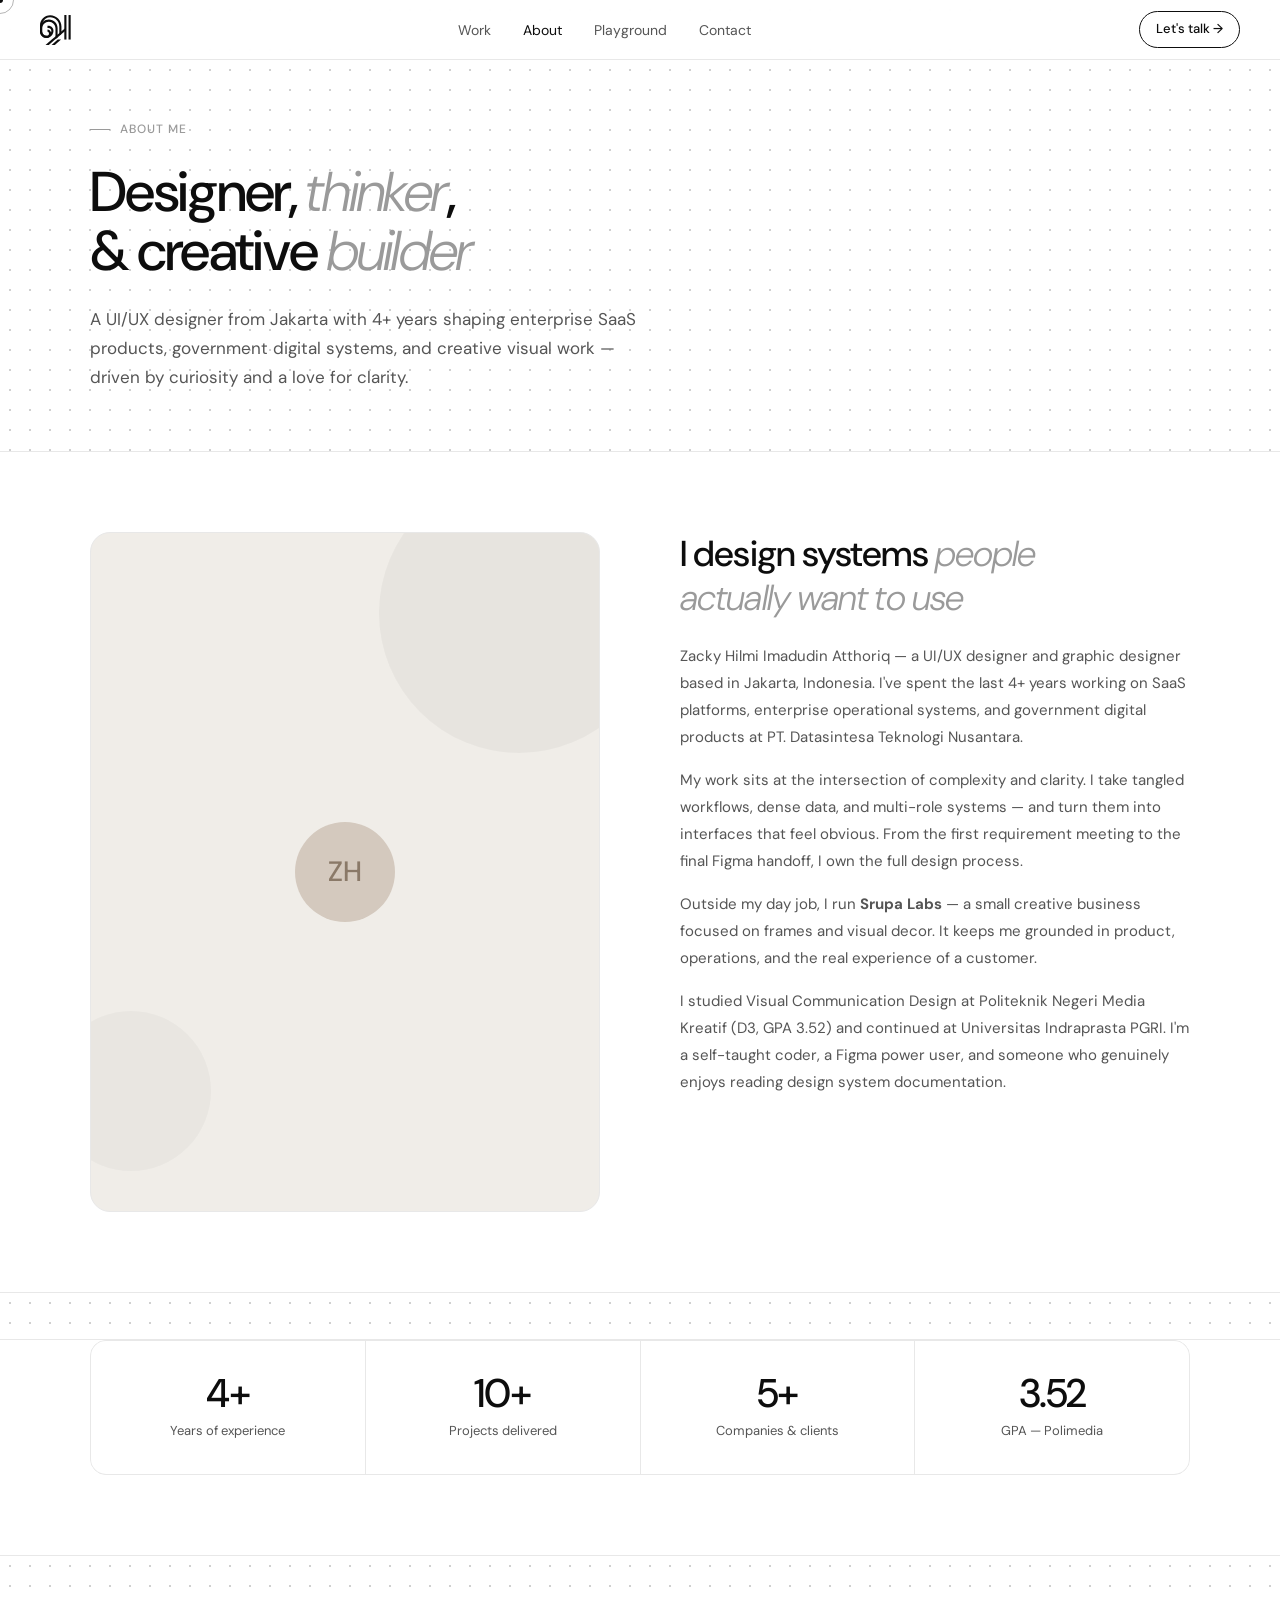
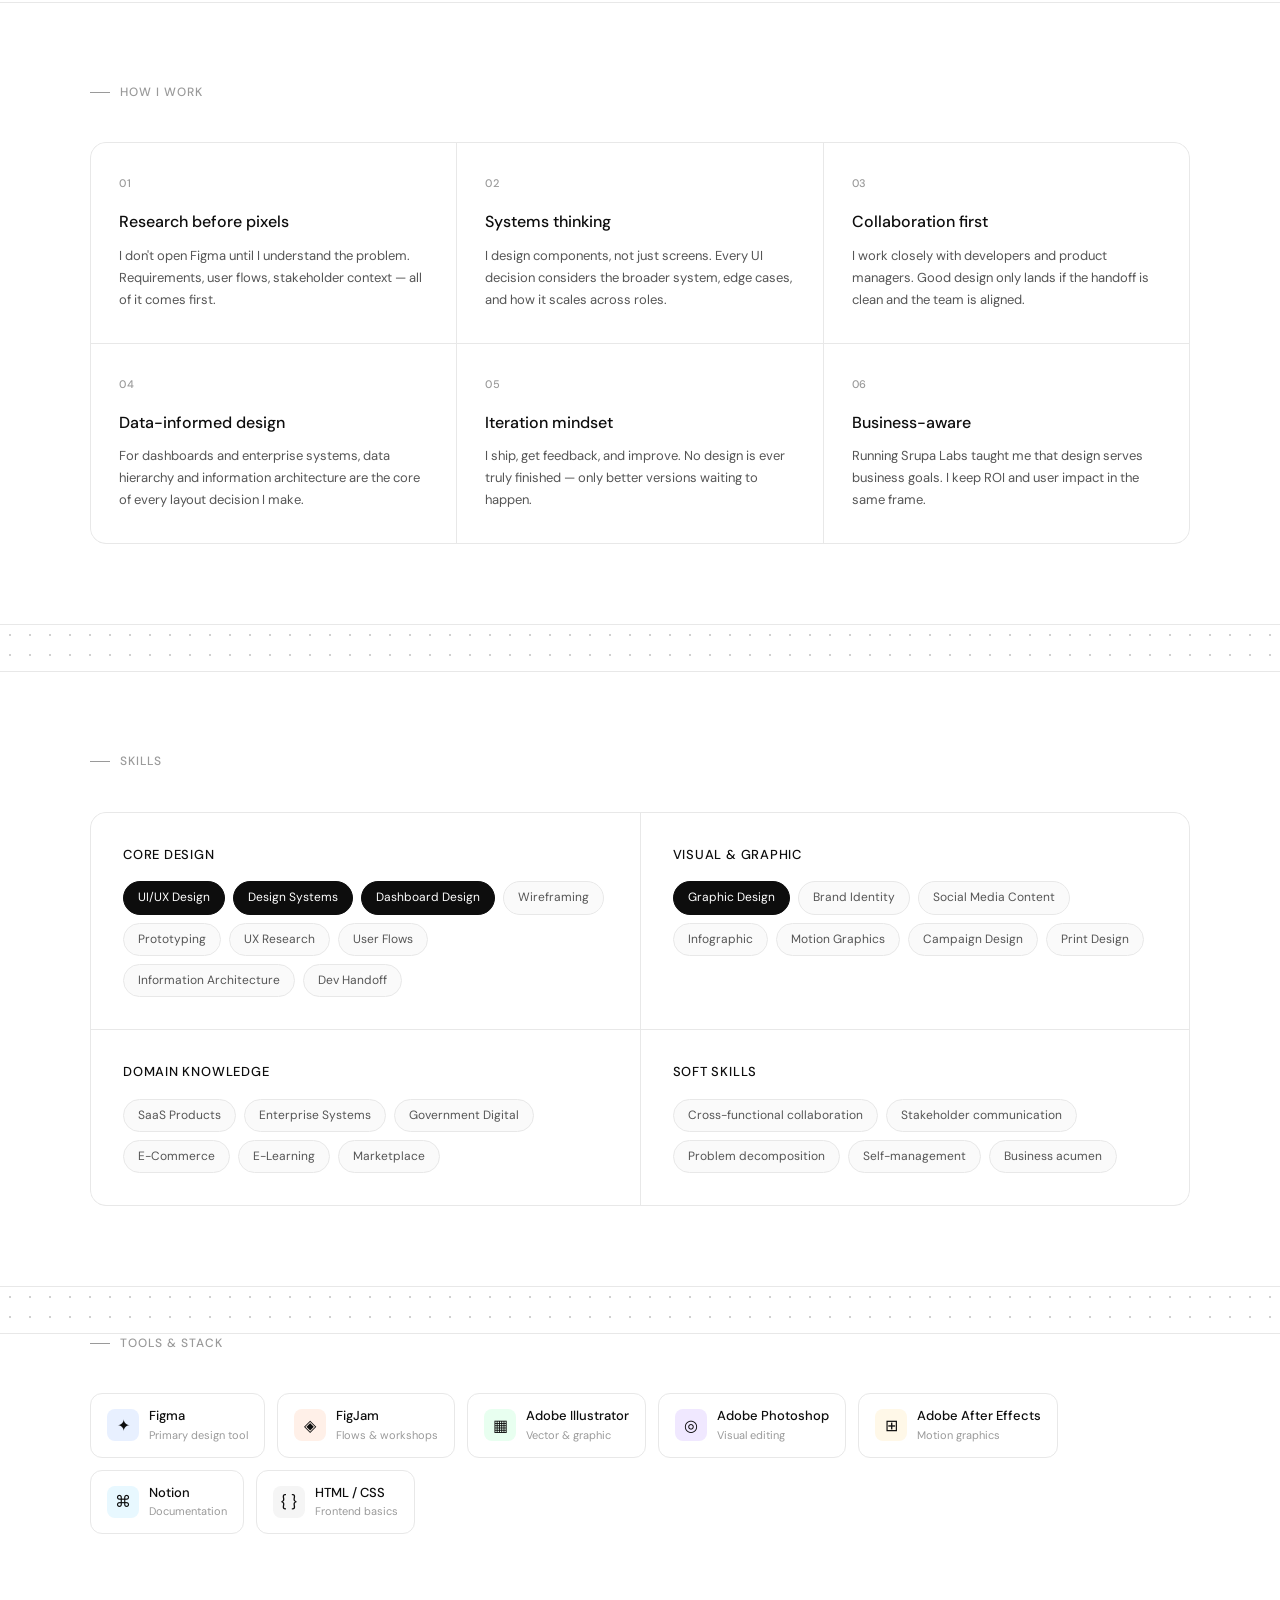
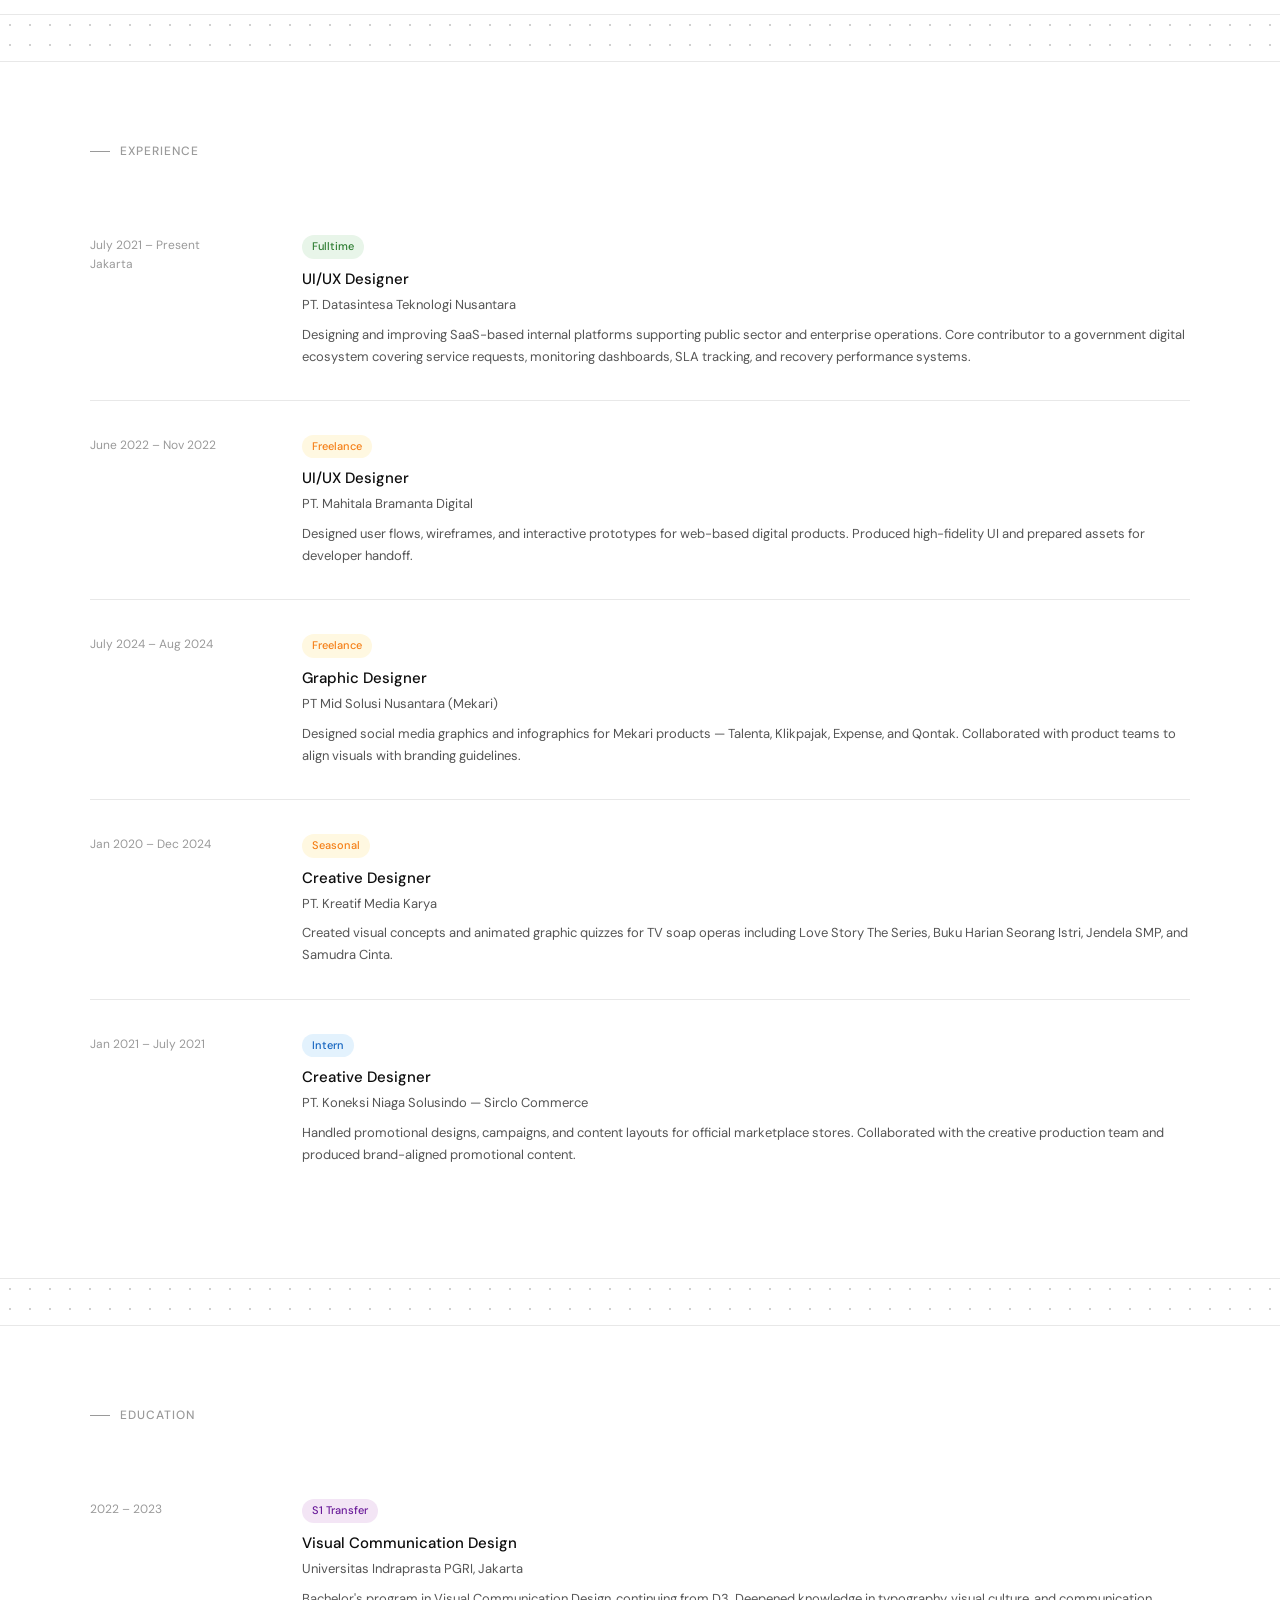
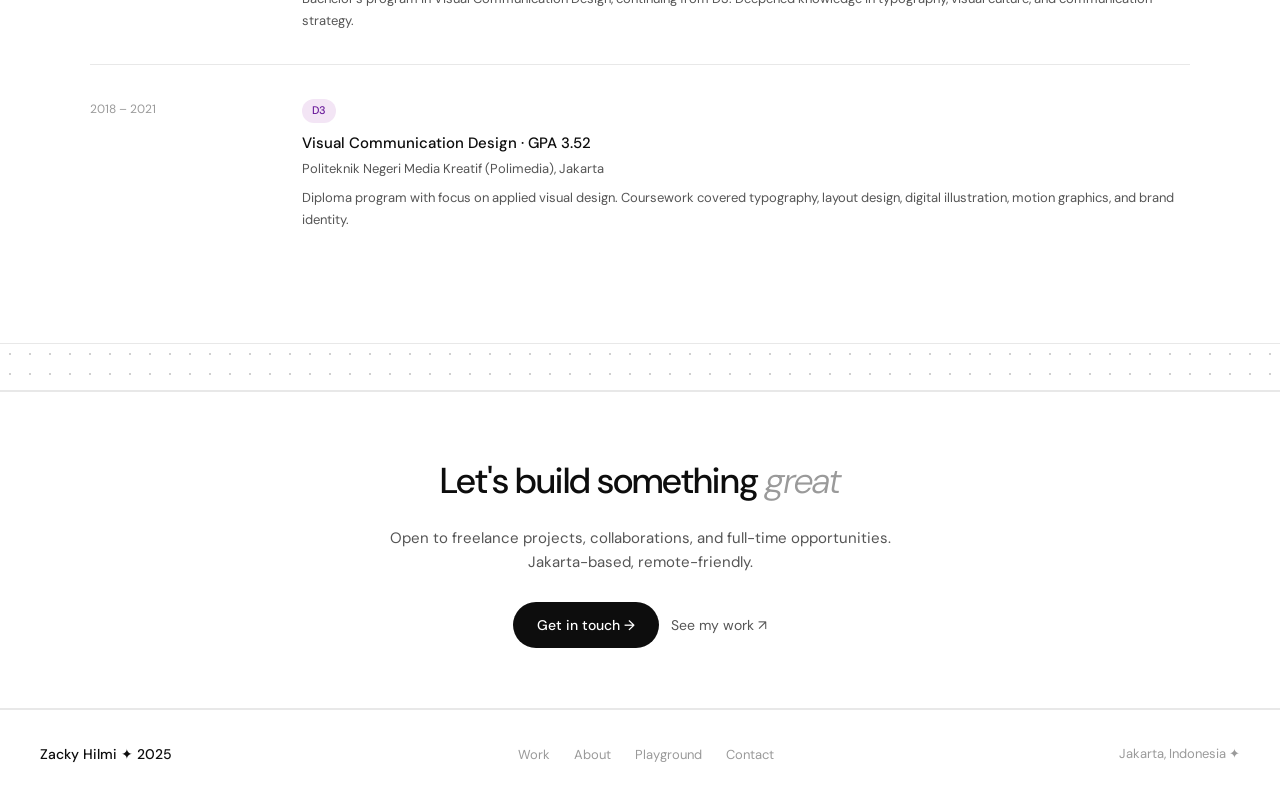
==== about.html @ fa694ac0 "Add files via upload" ====
<!DOCTYPE html>
<html lang="en">
<head>
<meta charset="UTF-8">
<meta name="viewport" content="width=device-width, initial-scale=1.0">
<title>About — Zacky Hilmi</title>
<link rel="preconnect" href="https://fonts.googleapis.com">
<link rel="preconnect" href="https://fonts.gstatic.com" crossorigin>
<link href="https://fonts.googleapis.com/css2?family=Syne:wght@400;500;600;700;800&family=DM+Sans:ital,opsz,wght@0,9..40,300;0,9..40,400;0,9..40,500;1,9..40,300&display=swap" rel="stylesheet">
<style>
  *, *::before, *::after { box-sizing: border-box; margin: 0; padding: 0; }
  :root {
    --white: #ffffff; --black: #0d0d0d; --gray-50: #fafafa;
    --gray-100: #f5f5f5; --gray-200: #e8e8e8; --gray-400: #9a9a9a;
    --gray-600: #555555; --gray-800: #1e1e1e; --line: #e8e8e8;
    --hatch: #e9ecee; 
    --font: 'DM Sans', -apple-system, sans-serif;
    --display: 'Syne', sans-serif;
  }
  html { scroll-behavior: smooth; }
  body { font-family: var(--font); background: var(--white); color: var(--black); font-size: 15px; line-height: 1.6; overflow-x: hidden; }

  /* NAV */
  nav {
    position: fixed; top: 0; left: 0; right: 0; z-index: 100;
    display: flex; align-items: center; justify-content: space-between;
    padding: 0 40px; height: 60px;
    background: rgba(255,255,255,0.9); backdrop-filter: blur(12px);
    border-bottom: 0.5px solid var(--line);
  }
  
  .nav-logo { display: flex; align-items: center; text-decoration: none; color: var(--black); transition: opacity 0.2s; }
  .nav-logo:hover { opacity: 0.65; }
  .nav-logo-svg { display: block; height: 30px; width: auto; color: var(--black); }
  .nav-links { display: flex; gap: 32px; list-style: none; }
  .nav-links a { font-size: 14px; color: var(--gray-600); text-decoration: none; transition: color 0.2s; }
  .nav-links a:hover, .nav-links a.active { color: var(--black); }
  .nav-cta { font-size: 13px; font-weight: 500; color: var(--black); text-decoration: none; border: 1px solid var(--black); padding: 7px 16px; border-radius: 20px; transition: background 0.2s, color 0.2s; }
  .nav-cta:hover { background: var(--black); color: var(--white); }

  .hatch-section {
    background-image: radial-gradient(circle, #d0d0d0 1px, transparent 1px);
    background-size: 20px 20px;
    background-color: var(--white);
  }

  /* ── SECTION DIVIDER ── */
  .section-divider {
    width: 100%;
    height: 48px;
    background-image: radial-gradient(circle, #d0d0d0 1px, transparent 1px);
    background-size: 20px 20px;
    background-color: var(--white);
    border-top: 0.5px solid var(--line);
    border-bottom: 0.5px solid var(--line);
  }

  /* PAGE HERO */
  .page-hero {
    padding: 120px 40px 60px;
    border-bottom: 0.5px solid var(--line);
  }
  .page-hero-inner { max-width: 1100px; margin: 0 auto; }
  .page-label { font-size: 12px; font-weight: 500; letter-spacing: 0.08em; text-transform: uppercase; color: var(--gray-400); margin-bottom: 24px; display: flex; align-items: center; gap: 10px; }
  .page-label::before { content: ''; display: inline-block; width: 20px; height: 1px; background: var(--gray-400); }
  .page-hero h1 { font-size: 56px; font-weight: 500; letter-spacing: -0.03em; line-height: 1.05; margin-bottom: 24px; }
  .page-hero h1 em { font-style: italic; font-weight: 300; color: var(--gray-400); }
  .page-hero-sub { font-size: 17px; color: var(--gray-600); line-height: 1.7; max-width: 560px; }

  section { padding: 80px 40px; }
  .section-inner { max-width: 1100px; margin: 0 auto; }
  .section-label { font-size: 12px; font-weight: 500; letter-spacing: 0.08em; text-transform: uppercase; color: var(--gray-400); margin-bottom: 40px; display: flex; align-items: center; gap: 10px; }
  .section-label::before { content: ''; display: inline-block; width: 20px; height: 1px; background: var(--gray-400); }

  /* ABOUT INTRO */
  .about-intro-grid { display: grid; grid-template-columns: 1fr 1fr; gap: 80px; align-items: start; }
  .about-photo-placeholder {
    aspect-ratio: 3/4; background: #f0ede8; border-radius: 20px;
    display: flex; align-items: center; justify-content: center;
    border: 0.5px solid var(--line); position: relative; overflow: hidden;
  }
  .about-photo-placeholder::before {
    content: ''; position: absolute; top: -60px; right: -60px;
    width: 280px; height: 280px; border-radius: 50%; background: rgba(0,0,0,0.04);
  }
  .about-photo-placeholder::after {
    content: ''; position: absolute; bottom: 40px; left: -40px;
    width: 160px; height: 160px; border-radius: 50%; background: rgba(0,0,0,0.03);
  }
  .photo-initials { width: 100px; height: 100px; border-radius: 50%; background: #d4c9be; display: flex; align-items: center; justify-content: center; font-size: 28px; font-weight: 500; color: #8a7968; z-index: 1; }

  .about-text h2 { font-size: 36px; font-weight: 500; letter-spacing: -0.025em; line-height: 1.2; margin-bottom: 24px; }
  .about-text h2 em { font-style: italic; font-weight: 300; color: var(--gray-400); }
  .about-text p { font-size: 15px; color: var(--gray-600); line-height: 1.8; margin-bottom: 16px; }
  .about-text p:last-of-type { margin-bottom: 0; }

  /* PERSONALITY TRAITS */
  .traits-grid { display: grid; grid-template-columns: repeat(3, 1fr); gap: 1px; background: var(--line); border: 0.5px solid var(--line); border-radius: 16px; overflow: hidden; }
  .trait-item { background: var(--white); padding: 32px 28px; transition: background 0.2s; }
  .trait-item:hover { background: var(--gray-50); }
  .trait-num { font-size: 11px; font-weight: 500; color: var(--gray-400); letter-spacing: 0.06em; margin-bottom: 16px; }
  .trait-title { font-size: 16px; font-weight: 500; color: var(--black); margin-bottom: 10px; }
  .trait-desc { font-size: 13px; color: var(--gray-600); line-height: 1.7; }

  /* SKILLS */
  .skills-grid { display: grid; grid-template-columns: 1fr 1fr; gap: 1px; background: var(--line); border: 0.5px solid var(--line); border-radius: 16px; overflow: hidden; }
  .skill-category { background: var(--white); padding: 32px; }
  .skill-cat-title { font-size: 13px; font-weight: 500; color: var(--black); margin-bottom: 16px; text-transform: uppercase; letter-spacing: 0.06em; }
  .skill-tags { display: flex; flex-wrap: wrap; gap: 8px; }
  .skill-pill { font-size: 12px; color: var(--gray-600); border: 0.5px solid var(--line); padding: 6px 14px; border-radius: 20px; background: var(--gray-50); }
  .skill-pill.highlight { background: var(--black); color: var(--white); border-color: var(--black); }

  /* TOOLS */
  .tools-row { display: flex; flex-wrap: wrap; gap: 12px; }
  .tool-card { display: flex; align-items: center; gap: 10px; border: 0.5px solid var(--line); border-radius: 12px; padding: 12px 16px; background: var(--white); transition: box-shadow 0.2s; }
  .tool-card:hover { box-shadow: 0 4px 16px rgba(0,0,0,0.06); }
  .tool-icon { width: 32px; height: 32px; border-radius: 8px; display: flex; align-items: center; justify-content: center; font-size: 16px; flex-shrink: 0; }
  .tool-name { font-size: 13px; font-weight: 500; color: var(--black); }
  .tool-use { font-size: 11px; color: var(--gray-400); }

  /* EDUCATION + EXP TIMELINE */
  .timeline { display: flex; flex-direction: column; gap: 0; }
  .timeline-item { display: grid; grid-template-columns: 180px 1fr; gap: 32px; padding: 32px 0; border-bottom: 0.5px solid var(--line); align-items: start; }
  .timeline-item:last-child { border-bottom: none; }
  .timeline-period { font-size: 12px; color: var(--gray-400); line-height: 1.6; padding-top: 3px; }
  .timeline-content-title { font-size: 15px; font-weight: 500; color: var(--black); margin-bottom: 4px; }
  .timeline-content-sub { font-size: 13px; color: var(--gray-600); margin-bottom: 8px; }
  .timeline-content-desc { font-size: 13px; color: var(--gray-600); line-height: 1.7; }
  .timeline-badge { display: inline-flex; font-size: 11px; font-weight: 500; padding: 3px 10px; border-radius: 20px; margin-bottom: 8px; }
  .badge-fulltime { background: #e8f5e9; color: #2e7d32; }
  .badge-freelance { background: #fff8e1; color: #f57f17; }
  .badge-intern { background: #e3f2fd; color: #1565c0; }
  .badge-edu { background: #f3e5f5; color: #6a1b9a; }

  /* STATS */
  .stats-row { display: grid; grid-template-columns: repeat(4, 1fr); gap: 1px; background: var(--line); border: 0.5px solid var(--line); border-radius: 16px; overflow: hidden; }
  .stat-box { padding: 32px 24px; background: var(--white); text-align: center; }
  .stat-number { font-size: 40px; font-weight: 500; letter-spacing: -0.03em; color: var(--black); line-height: 1; margin-bottom: 8px; }
  .stat-label { font-size: 13px; color: var(--gray-600); }

  /* CTA */
  .cta-band { border-top: 0.5px solid var(--line); border-bottom: 0.5px solid var(--line); padding: 60px 40px; text-align: center; }
  .cta-band-inner { max-width: 560px; margin: 0 auto; }
  .cta-band h2 { font-size: 36px; font-weight: 500; letter-spacing: -0.025em; margin-bottom: 16px; }
  .cta-band h2 em { font-style: italic; font-weight: 300; color: var(--gray-400); }
  .cta-band p { font-size: 15px; color: var(--gray-600); margin-bottom: 28px; }
  .cta-btns { display: flex; gap: 12px; justify-content: center; align-items: center; }
  .btn-primary { background: var(--black); color: var(--white); font-size: 14px; font-weight: 500; padding: 12px 24px; border-radius: 24px; text-decoration: none; transition: opacity 0.2s; }
  .btn-primary:hover { opacity: 0.8; }
  .btn-secondary { font-size: 14px; color: var(--gray-600); text-decoration: none; display: flex; align-items: center; gap: 4px; transition: color 0.2s; }
  .btn-secondary:hover { color: var(--black); }

  /* FOOTER */
  footer { border-top: 0.5px solid var(--line); padding: 32px 40px; display: flex; align-items: center; justify-content: space-between; }
  .footer-name { font-size: 14px; font-weight: 500; color: var(--black); }
  .footer-copy { font-size: 13px; color: var(--gray-400); }
  .footer-links { display: flex; gap: 24px; list-style: none; }
  .footer-links a { font-size: 13px; color: var(--gray-400); text-decoration: none; transition: color 0.2s; }
  .footer-links a:hover { color: var(--black); }


  /* ── MOBILE NAV ── */
  .nav-menu-btn {
    display: none; background: none; border: none; cursor: pointer;
    padding: 8px; flex-direction: column; gap: 5px; z-index: 200;
    align-items: center; justify-content: center;
    min-width: 44px; min-height: 44px; border-radius: 8px;
  }
  .nav-menu-btn:hover { background: rgba(0,0,0,0.04); }
  .nav-menu-btn span { display: block; width: 20px; height: 1.5px; background: var(--black); border-radius: 2px; transition: all 0.25s; }
  .nav-menu-btn.open span:nth-child(1) { transform: translateY(6.5px) rotate(45deg); }
  .nav-menu-btn.open span:nth-child(2) { opacity: 0; transform: scaleX(0); }
  .nav-menu-btn.open span:nth-child(3) { transform: translateY(-6.5px) rotate(-45deg); }
  .mobile-nav-drawer {
    position: fixed; top: 60px; left: 0; right: 0;
    height: calc(100dvh - 60px);
    background: rgba(255,255,255,0.98); backdrop-filter: blur(16px);
    -webkit-backdrop-filter: blur(16px);
    z-index: 150; transform: translateX(100%);
    transition: transform 0.32s cubic-bezier(.4,0,.2,1);
    display: flex; flex-direction: column; padding: 32px 28px 40px;
    overflow-y: auto; box-sizing: border-box;
  }
  .mobile-nav-drawer.open { transform: translateX(0); }
  .mobile-nav-drawer a {
    font-size: 22px; font-weight: 500; letter-spacing: -0.02em;
    color: var(--black); text-decoration: none; padding: 18px 0;
    border-bottom: 0.5px solid var(--line); transition: opacity 0.15s;
    display: block;
  }
  .mobile-nav-drawer a:last-child { border-bottom: none; }
  .mobile-nav-drawer a:active { opacity: 0.5; }
  .mobile-nav-overlay {
    display: none; position: fixed; inset: 0; top: 60px;
    background: rgba(0,0,0,0.18); z-index: 140;
  }
  .mobile-nav-overlay.open { display: block; }

  @media (max-width: 768px) {
    nav { padding: 0 20px; }
    .nav-links, .nav-cta { display: none !important; }
    .nav-menu-btn { display: flex !important; }
    .page-hero { padding: 88px 20px 36px; }
    .page-hero h1 { font-size: 34px; }
    .page-hero-sub { font-size: 15px; }
    section { padding: 56px 20px; }
    .about-intro-grid { grid-template-columns: 1fr; gap: 36px; }
    .about-photo-placeholder { aspect-ratio: 4/3; max-width: 300px; }
    .about-text h2 { font-size: 26px; }
    .traits-grid { grid-template-columns: 1fr; }
    .skills-grid { grid-template-columns: 1fr; }
    .stats-row { grid-template-columns: 1fr 1fr; }
    .stat-number { font-size: 32px; }
    .tools-row { gap: 8px; }
    .tool-card { padding: 10px 12px; }
    .tool-name { font-size: 12px; }
    .timeline-item { grid-template-columns: 1fr; gap: 4px; padding: 24px 0; }
    .timeline-period { font-size: 11px; padding-top: 0; color: var(--gray-400); }
    .cta-band { padding: 48px 20px; }
    .cta-band h2 { font-size: 26px; }
    .cta-btns { flex-direction: column; align-items: center; gap: 14px; }
    footer { flex-direction: column; gap: 16px; text-align: center; padding: 24px 20px; }
    .footer-links { flex-wrap: wrap; justify-content: center; gap: 16px; }
  }


  /* ── CURSOR ── */
  #cursor-dot { width:6px;height:6px;border-radius:50%;background:var(--black);position:fixed;top:0;left:0;pointer-events:none;z-index:9999;transform:translate(-50%,-50%);will-change:transform;transition:width .2s,height .2s; }
  #cursor-ring { width:28px;height:28px;border-radius:50%;border:1px solid rgba(10,10,10,0.3);position:fixed;top:0;left:0;pointer-events:none;z-index:9998;transform:translate(-50%,-50%);will-change:transform;transition:width .25s,height .25s; }
  body.cursor-hover #cursor-dot { width:10px;height:10px; }
  body.cursor-hover #cursor-ring { width:44px;height:44px;border-color:rgba(10,10,10,0.15); }
  @media (hover:none) { #cursor-dot,#cursor-ring { display:none; } }

  /* ── SCROLL REVEAL ── */
  .reveal { opacity:0;transform:translateY(20px);transition:opacity .55s ease,transform .55s ease; }
  .reveal.visible { opacity:1;transform:translateY(0); }
  .reveal-delay-1 { transition-delay:.08s; }
  .reveal-delay-2 { transition-delay:.16s; }
  .reveal-delay-3 { transition-delay:.24s; }

</style>
</head>
<body>
<div id="cursor-dot"></div>
<div id="cursor-ring"></div>


<!-- NAV -->
<nav id="main-nav">
  <a href="index.html" class="nav-logo"><svg class="nav-logo-svg" width="80" height="78" viewBox="0 0 150 146" fill="none" xmlns="http://www.w3.org/2000/svg"><path d="M104.589 55.7563L104.589 93.1074L97.6854 99.0081H94.1745L94.1745 55.7563C94.1745 31.18 74.2008 11.2358 49.654 11.2358C34.2828 11.2358 20.9768 20.1163 14.5451 33.0388L14.5156 33.0683C11.9193 38.2903 10.4442 44.191 10.4442 50.4162L10.4442 80.6866C10.4442 92.1043 19.7377 101.427 31.1555 101.427C33.1027 101.427 35.0204 101.191 36.8496 100.749C36.8791 100.749 36.8791 100.719 36.8791 100.719C44.6385 98.8606 50.9522 93.196 53.7255 85.8201V85.7906C54.7581 83.1353 55.3187 80.244 55.3187 77.2347C55.3187 69.2688 48.8279 62.7781 40.8621 62.7781H36.4366V52.3634H40.8621C54.5811 52.3634 65.7333 63.5157 65.7333 77.2347C65.7333 93.314 54.6991 106.885 39.7704 110.75C39.7409 110.75 39.7114 110.78 39.6524 110.78C39.6229 110.78 39.6229 110.78 39.6229 110.78C36.9086 111.458 34.0763 111.842 31.126 111.842C13.9846 111.842 0 97.887 0 80.7161L0 50.4162C0 23.0666 22.2455 0.821167 49.595 0.821167C79.9539 0.821167 104.589 25.4564 104.589 55.7563Z" fill="currentColor"/><path d="M85.8356 64.4648L85.8356 109.103L79.3744 114.62H75.4504L75.4504 64.4648C75.4504 46.7924 61.0823 32.3948 43.4099 32.3948C25.2653 32.3948 10.4842 47.1759 10.4842 65.3499L10.4842 80.6621C10.4842 92.0799 19.7777 101.403 31.1955 101.403H33.2017C34.4999 101.403 35.7685 101.167 36.9191 100.695C40.7841 99.1902 43.5279 95.4433 43.5279 91.0473V88.097C43.5279 84.2025 40.371 81.0457 36.4766 81.0457V70.631C45.3276 70.631 52.6444 77.2398 53.7655 85.7957C53.8835 86.5333 53.9425 87.3299 53.9425 88.097V91.0473C53.9425 100.193 48.0419 107.953 39.8105 110.726C39.781 110.726 39.7515 110.756 39.6925 110.756C37.6567 111.434 35.444 111.818 33.1722 111.818H31.166C14.0246 111.818 0.0400391 97.8626 0.0400391 80.6916L0.0400391 65.3794C0.0400391 52.5455 5.64566 41.0392 14.4966 33.0733C22.1675 26.1696 32.2871 22.0096 43.3804 22.0096C66.7765 22.0096 85.8356 41.0392 85.8356 64.4648Z" fill="currentColor"/><path d="M127.111 73.8666L118.526 81.1834L104.571 93.1027L97.6668 99.0034L85.8359 109.093L85.4524 109.418L73.2676 119.833L42.8792 145.766H26.8589L57.2473 119.833L69.4616 109.418L75.4213 104.314L85.8359 95.4335L94.1559 88.3232L104.571 79.4427L118.526 67.5234L120.355 65.9597L127.111 73.8666Z" fill="currentColor"/><path d="M102.687 119.835L72.2986 145.769H56.2783L86.6667 119.835H102.687Z" fill="currentColor"/><path d="M128.959 0L118.544 0L118.544 119.547H128.959V0Z" fill="currentColor"/><path d="M149.565 0.00222778L139.15 0.00222778V119.55H149.565V0.00222778Z" fill="currentColor"/></svg></a>
  <ul class="nav-links">
    <li><a href="work.html">Work</a></li>
    <li><a href="about.html" class="active">About</a></li>
    <li><a href="playground.html">Playground</a></li>
    <li><a href="index.html#contact">Contact</a></li>
  </ul>
  <a href="mailto:zackyhilmi.zh@gmail.com" class="nav-cta">Let's talk →</a>
  <button class="nav-menu-btn" id="mMenuBtn" aria-label="Menu"><span></span><span></span><span></span></button>
</nav>
<div id="mOverlay" class="mobile-nav-overlay"></div>
<div id="mDrawer" class="mobile-nav-drawer" role="navigation" aria-label="Mobile menu">
    <a href="work.html">Work</a>
    <a href="about.html" class="active">About</a>
    <a href="playground.html">Playground</a>
    <a href="index.html#contact">Contact</a>
    <a href="mailto:zackyhilmi.zh@gmail.com" style="font-size:14px;color:var(--gray-400);border-bottom:none;padding-top:24px;margin-top:auto;">zackyhilmi.zh@gmail.com</a>
</div>

<!-- PAGE HERO -->
<div class="page-hero hatch-section">
  <div class="page-hero-inner">
    <div class="page-label">About me</div>
    <h1>Designer, <em>thinker</em>,<br>& creative <em>builder</em></h1>
    <p class="page-hero-sub">A UI/UX designer from Jakarta with 4+ years shaping enterprise SaaS products, government digital systems, and creative visual work — driven by curiosity and a love for clarity.</p>
  </div>
</div>

<!-- INTRO -->
<section>
  <div class="section-inner">
    <div class="about-intro-grid">
      <div class="about-photo-placeholder">
        <img id="dyn-photo" src="" style="display:none" alt="Profile"><div class="photo-initials" id="dyn-photo-ph">ZH</div>
      </div>
      <div class="about-text">
        <h2 id="dyn-tagline">I design systems <em>people<br>actually want to use</em></h2>
        <p>
          <span id="dyn-name">Zacky Hilmi Imadudin Atthoriq</span> — a UI/UX designer and graphic designer based in Jakarta, Indonesia. I've spent the last 4+ years working on SaaS platforms, enterprise operational systems, and government digital products at PT. Datasintesa Teknologi Nusantara.
        </p>
        <p>
          My work sits at the intersection of complexity and clarity. I take tangled workflows, dense data, and multi-role systems — and turn them into interfaces that feel obvious. From the first requirement meeting to the final Figma handoff, I own the full design process.
        </p>
        <p>
          Outside my day job, I run <strong>Srupa Labs</strong> — a small creative business focused on frames and visual decor. It keeps me grounded in product, operations, and the real experience of a customer.
        </p>
        <p>
          I studied Visual Communication Design at Politeknik Negeri Media Kreatif (D3, GPA 3.52) and continued at Universitas Indraprasta PGRI. I'm a self-taught coder, a Figma power user, and someone who genuinely enjoys reading design system documentation.
        </p>
      </div>
    </div>
  </div>
</section>

<!-- STATS -->
<div class="section-divider"></div>
<section style="padding-top: 0;">
  <div class="section-inner">
    <div class="stats-row">
      <div class="stat-box">
        <div class="stat-number" id="dyn-stat-years">4+</div>
        <div class="stat-label">Years of experience</div>
      </div>
      <div class="stat-box">
        <div class="stat-number" id="dyn-stat-projects">10+</div>
        <div class="stat-label">Projects delivered</div>
      </div>
      <div class="stat-box">
        <div class="stat-number" id="dyn-stat-companies">5+</div>
        <div class="stat-label">Companies & clients</div>
      </div>
      <div class="stat-box">
        <div class="stat-number" id="dyn-stat-gpa">3.52</div>
        <div class="stat-label">GPA — Polimedia</div>
      </div>
    </div>
  </div>
</section>

<!-- HOW I WORK -->
<div class="section-divider"></div>
<section>
  <div class="section-inner">
    <div class="section-label">How I work</div>
    <div class="traits-grid">
      <div class="trait-item">
        <div class="trait-num">01</div>
        <div class="trait-title">Research before pixels</div>
        <p class="trait-desc">I don't open Figma until I understand the problem. Requirements, user flows, stakeholder context — all of it comes first.</p>
      </div>
      <div class="trait-item">
        <div class="trait-num">02</div>
        <div class="trait-title">Systems thinking</div>
        <p class="trait-desc">I design components, not just screens. Every UI decision considers the broader system, edge cases, and how it scales across roles.</p>
      </div>
      <div class="trait-item">
        <div class="trait-num">03</div>
        <div class="trait-title">Collaboration first</div>
        <p class="trait-desc">I work closely with developers and product managers. Good design only lands if the handoff is clean and the team is aligned.</p>
      </div>
      <div class="trait-item">
        <div class="trait-num">04</div>
        <div class="trait-title">Data-informed design</div>
        <p class="trait-desc">For dashboards and enterprise systems, data hierarchy and information architecture are the core of every layout decision I make.</p>
      </div>
      <div class="trait-item">
        <div class="trait-num">05</div>
        <div class="trait-title">Iteration mindset</div>
        <p class="trait-desc">I ship, get feedback, and improve. No design is ever truly finished — only better versions waiting to happen.</p>
      </div>
      <div class="trait-item">
        <div class="trait-num">06</div>
        <div class="trait-title">Business-aware</div>
        <p class="trait-desc">Running Srupa Labs taught me that design serves business goals. I keep ROI and user impact in the same frame.</p>
      </div>
    </div>
  </div>
</section>

<!-- SKILLS -->
<div class="section-divider"></div>
<section>
  <div class="section-inner">
    <div class="section-label">Skills</div>
    <div class="skills-grid">
      <div class="skill-category">
        <div class="skill-cat-title">Core Design</div>
        <div class="skill-tags">
          <span class="skill-pill highlight">UI/UX Design</span>
          <span class="skill-pill highlight">Design Systems</span>
          <span class="skill-pill highlight">Dashboard Design</span>
          <span class="skill-pill">Wireframing</span>
          <span class="skill-pill">Prototyping</span>
          <span class="skill-pill">UX Research</span>
          <span class="skill-pill">User Flows</span>
          <span class="skill-pill">Information Architecture</span>
          <span class="skill-pill">Dev Handoff</span>
        </div>
      </div>
      <div class="skill-category">
        <div class="skill-cat-title">Visual & Graphic</div>
        <div class="skill-tags">
          <span class="skill-pill highlight">Graphic Design</span>
          <span class="skill-pill">Brand Identity</span>
          <span class="skill-pill">Social Media Content</span>
          <span class="skill-pill">Infographic</span>
          <span class="skill-pill">Motion Graphics</span>
          <span class="skill-pill">Campaign Design</span>
          <span class="skill-pill">Print Design</span>
        </div>
      </div>
      <div class="skill-category">
        <div class="skill-cat-title">Domain Knowledge</div>
        <div class="skill-tags">
          <span class="skill-pill">SaaS Products</span>
          <span class="skill-pill">Enterprise Systems</span>
          <span class="skill-pill">Government Digital</span>
          <span class="skill-pill">E-Commerce</span>
          <span class="skill-pill">E-Learning</span>
          <span class="skill-pill">Marketplace</span>
        </div>
      </div>
      <div class="skill-category">
        <div class="skill-cat-title">Soft Skills</div>
        <div class="skill-tags">
          <span class="skill-pill">Cross-functional collaboration</span>
          <span class="skill-pill">Stakeholder communication</span>
          <span class="skill-pill">Problem decomposition</span>
          <span class="skill-pill">Self-management</span>
          <span class="skill-pill">Business acumen</span>
        </div>
      </div>
    </div>
  </div>
</section>

<!-- TOOLS -->
<div class="section-divider"></div>
<section style="padding-top:0;">
  <div class="section-inner">
    <div class="section-label">Tools & Stack</div>
    <div class="tools-row">
      <div class="tool-card">
        <div class="tool-icon" style="background:#e8f0ff;">✦</div>
        <div><div class="tool-name">Figma</div><div class="tool-use">Primary design tool</div></div>
      </div>
      <div class="tool-card">
        <div class="tool-icon" style="background:#fff0e8;">◈</div>
        <div><div class="tool-name">FigJam</div><div class="tool-use">Flows & workshops</div></div>
      </div>
      <div class="tool-card">
        <div class="tool-icon" style="background:#e8fff0;">▦</div>
        <div><div class="tool-name">Adobe Illustrator</div><div class="tool-use">Vector & graphic</div></div>
      </div>
      <div class="tool-card">
        <div class="tool-icon" style="background:#f0e8ff;">◎</div>
        <div><div class="tool-name">Adobe Photoshop</div><div class="tool-use">Visual editing</div></div>
      </div>
      <div class="tool-card">
        <div class="tool-icon" style="background:#fff8e8;">⊞</div>
        <div><div class="tool-name">Adobe After Effects</div><div class="tool-use">Motion graphics</div></div>
      </div>
      <div class="tool-card">
        <div class="tool-icon" style="background:#e8f8ff;">⌘</div>
        <div><div class="tool-name">Notion</div><div class="tool-use">Documentation</div></div>
      </div>
      <div class="tool-card">
        <div class="tool-icon" style="background:#f5f5f5;">{ }</div>
        <div><div class="tool-name">HTML / CSS</div><div class="tool-use">Frontend basics</div></div>
      </div>
    </div>
  </div>
</section>

<!-- EXPERIENCE TIMELINE -->
<div class="section-divider"></div>
<section>
  <div class="section-inner">
    <div class="section-label">Experience</div>
    <div class="timeline" id="dyn-experience">
      <div class="timeline-item">
        <div class="timeline-period">July 2021 – Present<br>Jakarta</div>
        <div>
          <span class="timeline-badge badge-fulltime">Fulltime</span>
          <div class="timeline-content-title">UI/UX Designer</div>
          <div class="timeline-content-sub">PT. Datasintesa Teknologi Nusantara</div>
          <p class="timeline-content-desc">Designing and improving SaaS-based internal platforms supporting public sector and enterprise operations. Core contributor to a government digital ecosystem covering service requests, monitoring dashboards, SLA tracking, and recovery performance systems.</p>
        </div>
      </div>
      <div class="timeline-item">
        <div class="timeline-period">June 2022 – Nov 2022</div>
        <div>
          <span class="timeline-badge badge-freelance">Freelance</span>
          <div class="timeline-content-title">UI/UX Designer</div>
          <div class="timeline-content-sub">PT. Mahitala Bramanta Digital</div>
          <p class="timeline-content-desc">Designed user flows, wireframes, and interactive prototypes for web-based digital products. Produced high-fidelity UI and prepared assets for developer handoff.</p>
        </div>
      </div>
      <div class="timeline-item">
        <div class="timeline-period">July 2024 – Aug 2024</div>
        <div>
          <span class="timeline-badge badge-freelance">Freelance</span>
          <div class="timeline-content-title">Graphic Designer</div>
          <div class="timeline-content-sub">PT Mid Solusi Nusantara (Mekari)</div>
          <p class="timeline-content-desc">Designed social media graphics and infographics for Mekari products — Talenta, Klikpajak, Expense, and Qontak. Collaborated with product teams to align visuals with branding guidelines.</p>
        </div>
      </div>
      <div class="timeline-item">
        <div class="timeline-period">Jan 2020 – Dec 2024</div>
        <div>
          <span class="timeline-badge badge-freelance">Seasonal</span>
          <div class="timeline-content-title">Creative Designer</div>
          <div class="timeline-content-sub">PT. Kreatif Media Karya</div>
          <p class="timeline-content-desc">Created visual concepts and animated graphic quizzes for TV soap operas including Love Story The Series, Buku Harian Seorang Istri, Jendela SMP, and Samudra Cinta.</p>
        </div>
      </div>
      <div class="timeline-item">
        <div class="timeline-period">Jan 2021 – July 2021</div>
        <div>
          <span class="timeline-badge badge-intern">Intern</span>
          <div class="timeline-content-title">Creative Designer</div>
          <div class="timeline-content-sub">PT. Koneksi Niaga Solusindo — Sirclo Commerce</div>
          <p class="timeline-content-desc">Handled promotional designs, campaigns, and content layouts for official marketplace stores. Collaborated with the creative production team and produced brand-aligned promotional content.</p>
        </div>
      </div>
    </div>
  </div>
</section>

<!-- EDUCATION -->
<div class="section-divider"></div>
<section>
  <div class="section-inner">
    <div class="section-label">Education</div>
    <div class="timeline">
      <div class="timeline-item">
        <div class="timeline-period">2022 – 2023</div>
        <div>
          <span class="timeline-badge badge-edu">S1 Transfer</span>
          <div class="timeline-content-title">Visual Communication Design</div>
          <div class="timeline-content-sub">Universitas Indraprasta PGRI, Jakarta</div>
          <p class="timeline-content-desc">Bachelor's program in Visual Communication Design, continuing from D3. Deepened knowledge in typography, visual culture, and communication strategy.</p>
        </div>
      </div>
      <div class="timeline-item">
        <div class="timeline-period">2018 – 2021</div>
        <div>
          <span class="timeline-badge badge-edu">D3</span>
          <div class="timeline-content-title">Visual Communication Design · GPA 3.52</div>
          <div class="timeline-content-sub">Politeknik Negeri Media Kreatif (Polimedia), Jakarta</div>
          <p class="timeline-content-desc">Diploma program with focus on applied visual design. Coursework covered typography, layout design, digital illustration, motion graphics, and brand identity.</p>
        </div>
      </div>
    </div>
  </div>
</section>

<!-- CTA -->
<div class="section-divider"></div>
<div class="cta-band">
  <div class="cta-band-inner">
    <h2>Let's build something <em>great</em></h2>
    <p>Open to freelance projects, collaborations, and full-time opportunities. Jakarta-based, remote-friendly.</p>
    <div class="cta-btns">
      <a href="mailto:zackyhilmi.zh@gmail.com" class="btn-primary">Get in touch →</a>
      <a href="work.html" class="btn-secondary">See my work ↗</a>
    </div>
  </div>
</div>

<!-- FOOTER -->
<footer>
  <div class="footer-name">Zacky Hilmi ✦ 2025</div>
  <ul class="footer-links">
    <li><a href="work.html">Work</a></li>
    <li><a href="about.html">About</a></li>
    <li><a href="playground.html">Playground</a></li>
    <li><a href="index.html#contact">Contact</a></li>
  </ul>
  <div class="footer-copy">Jakarta, Indonesia ✦</div>
</footer>

<script type="module">
  import { initDB, fetchCollection, fetchSection } from './portfolio-data.js';

  const nav = document.querySelector('nav');
  // nav scroll handled by interactions.js;

  async function loadAboutData() {
    const db = await initDB();
    if (!db) {
      try {
        const raw = localStorage.getItem('cms_section_about');
        if (raw) applyAbout(JSON.parse(raw));
      } catch(e) {}
      return;
    }
    const aboutData = await fetchSection('about');
    if (aboutData) applyAbout(aboutData);
    const experience = await fetchCollection('experience');
    if (experience && experience.length) renderExperience(experience);
  }

  function applyAbout(d) {
    const set = (id, val) => { const el = document.getElementById(id); if (el && val) el.textContent = val; };
    const setSrc = (id, val) => { const el = document.getElementById(id); if (el && val) { el.src = val; el.style.display='block'; const ph = document.getElementById(id+'-ph'); if(ph) ph.style.display='none'; } };
    set('dyn-name', d['about-name']);
    set('dyn-tagline', d['about-tagline']);
    set('dyn-p1', d['about-p1']);
    set('dyn-p2', d['about-p2']);
    set('dyn-p3', d['about-p3']);
    set('dyn-stat-years', d['stat-years']);
    set('dyn-stat-projects', d['stat-projects-num']);
    set('dyn-stat-companies', d['stat-companies']);
    set('dyn-stat-gpa', d['stat-gpa']);
    if (d['photo-url']) setSrc('dyn-photo', d['photo-url']);
  }

  const EXP_BADGES = { fulltime:'badge-fulltime', freelance:'badge-freelance', intern:'badge-intern', seasonal:'badge-intern' };
  const EXP_LABELS = { fulltime:'Fulltime', freelance:'Freelance', intern:'Intern', seasonal:'Seasonal' };

  function renderExperience(items) {
    const container = document.getElementById('dyn-experience');
    if (!container) return;
    container.innerHTML = items.map(e => `
      <div class="timeline-item">
        <div class="timeline-period">${e.period || ''}</div>
        <div>
          <span class="timeline-badge ${EXP_BADGES[e.type] || 'badge-freelance'}">${EXP_LABELS[e.type] || e.type || ''}</span>
          <div class="timeline-content-title">${e.role || ''}</div>
          <div class="timeline-content-sub">${e.company || ''}</div>
          <p class="timeline-content-desc">${e.desc || ''}</p>
        </div>
      </div>`).join('');
  }

  loadAboutData();
</script>

<script src="interactions.js" defer></script>
</body>
</html>
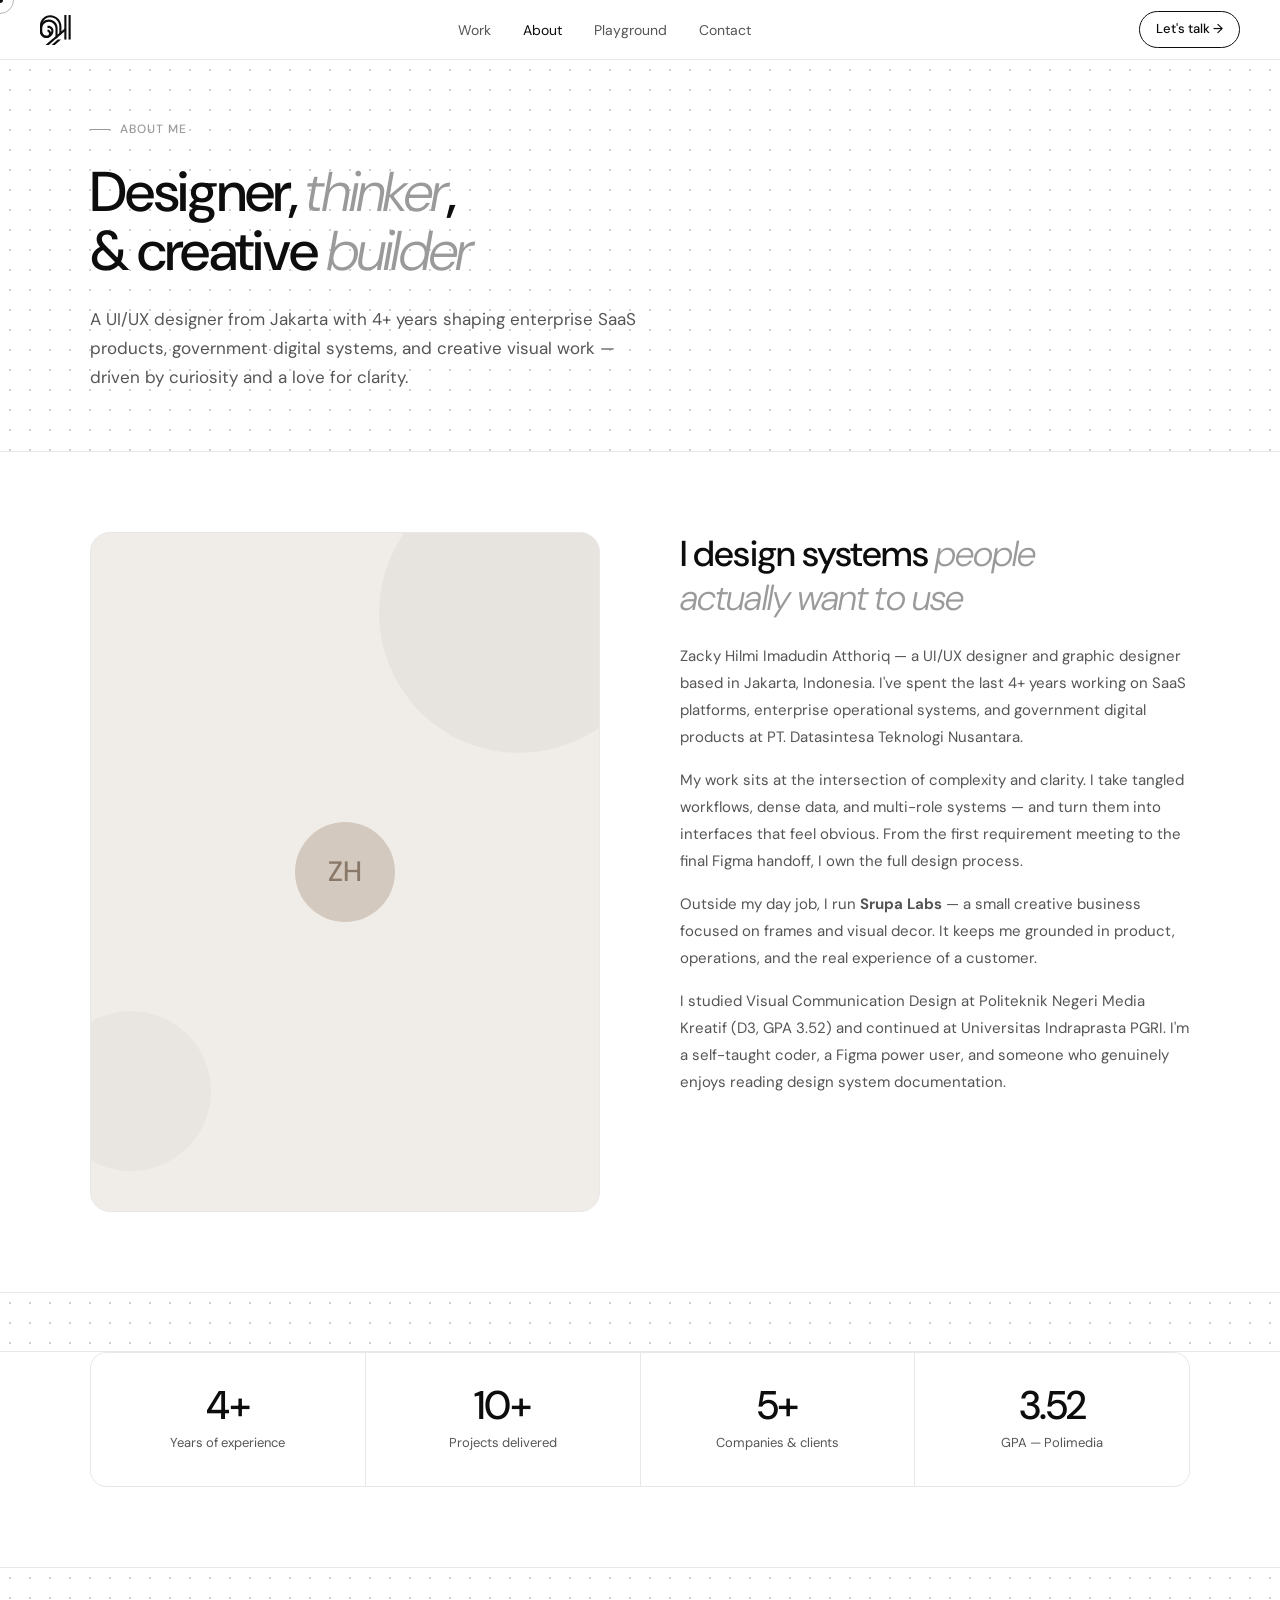
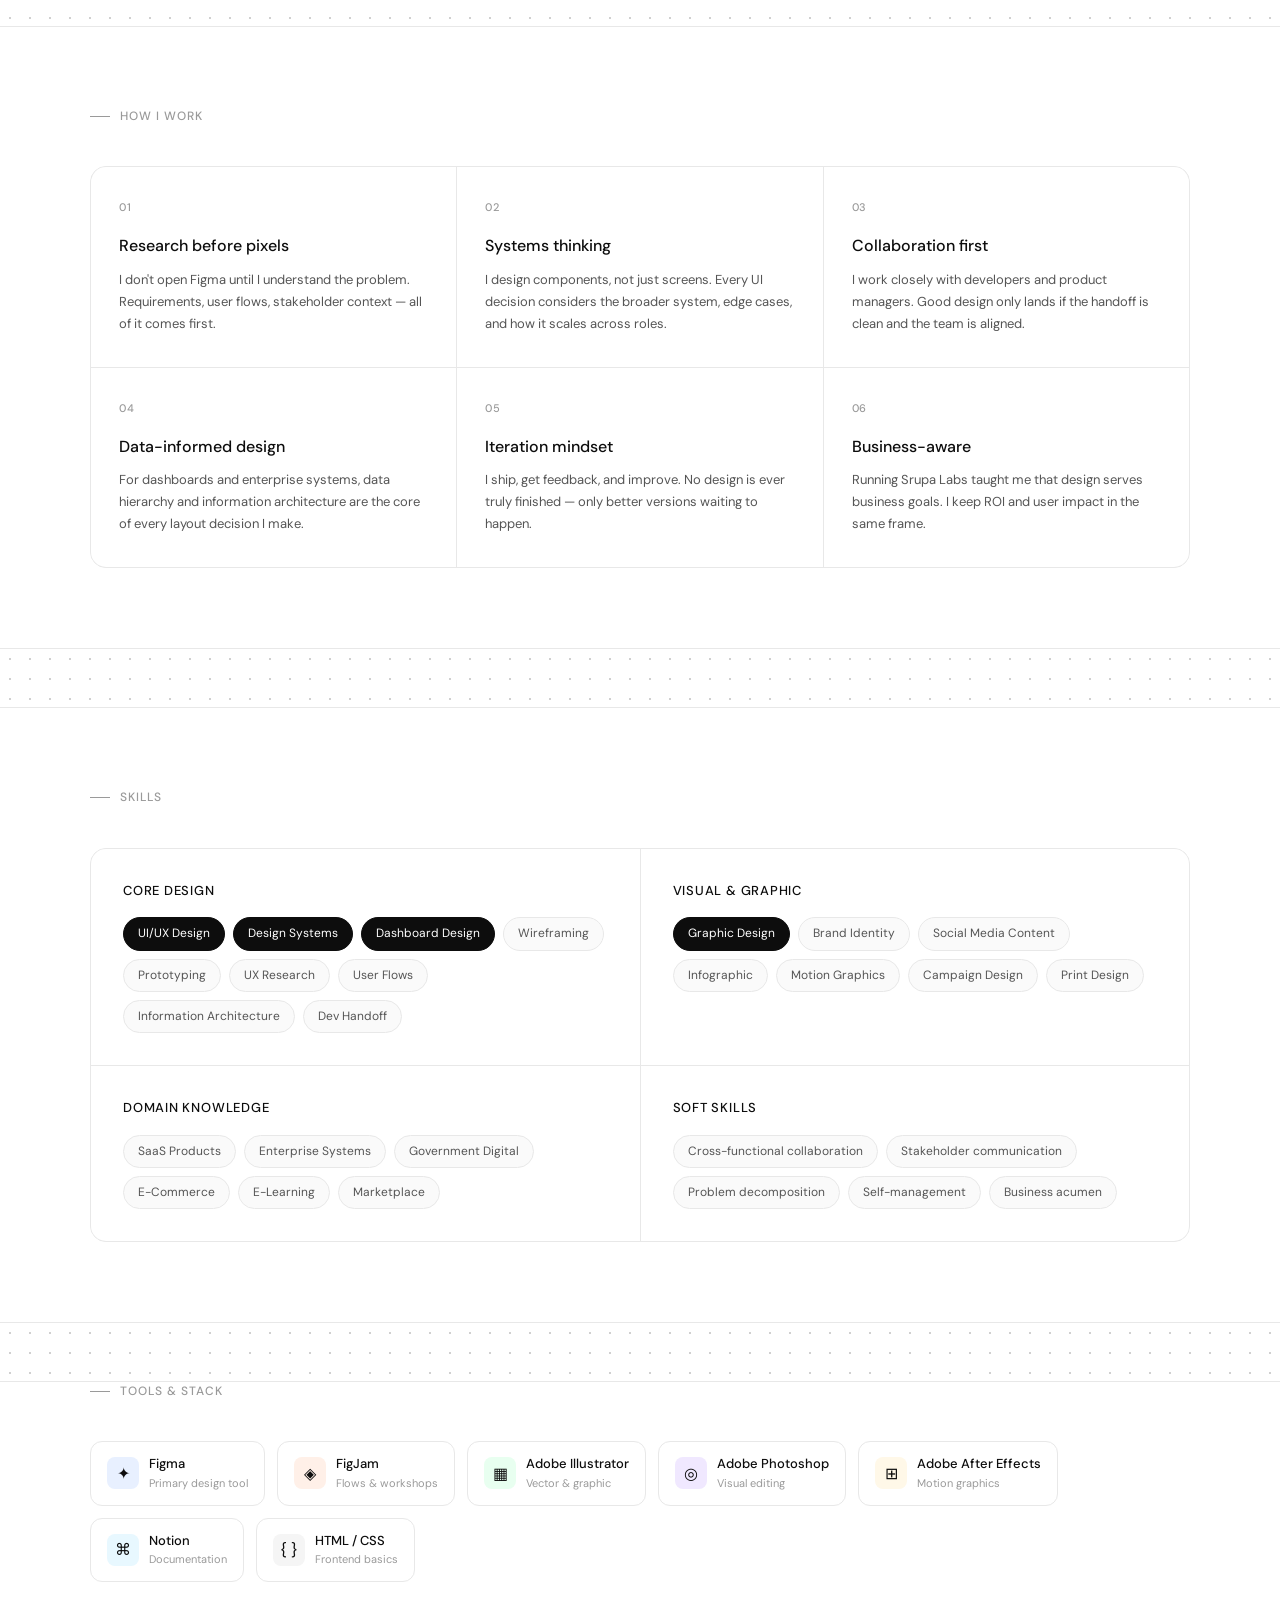
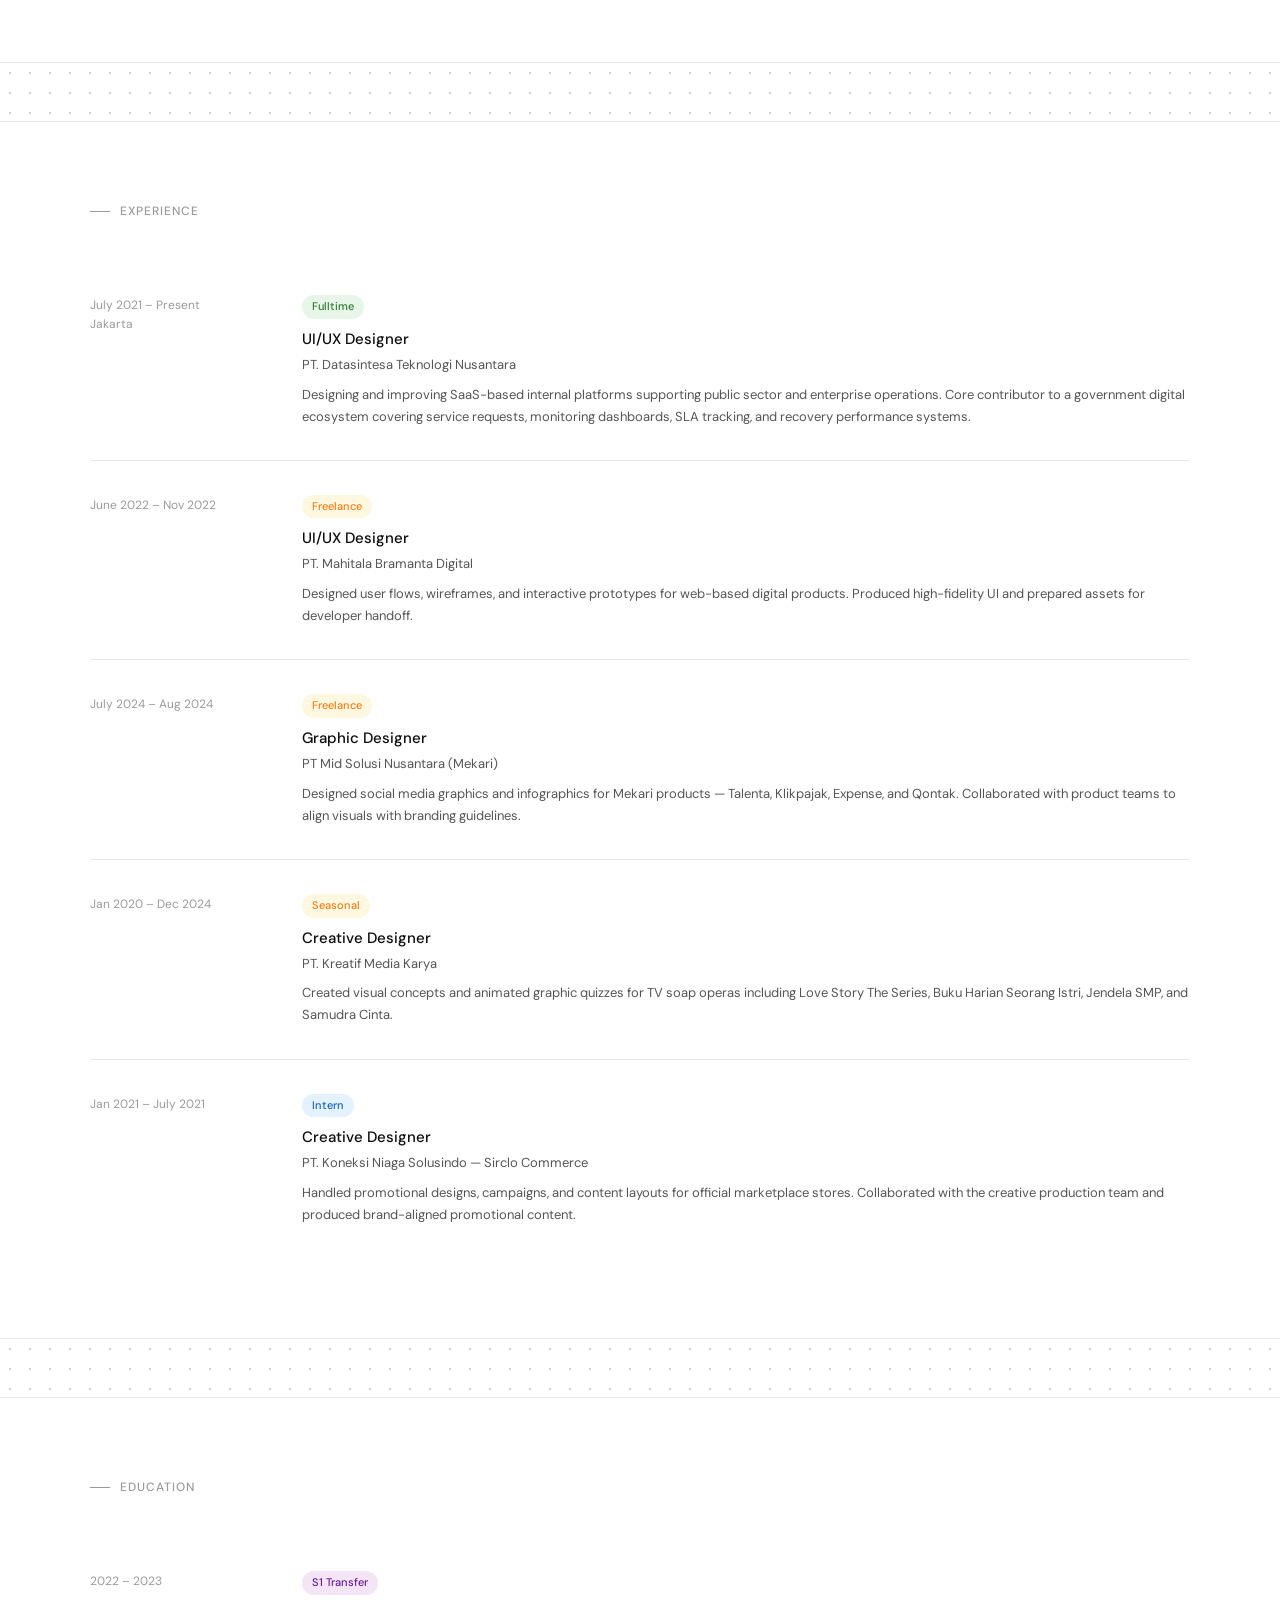
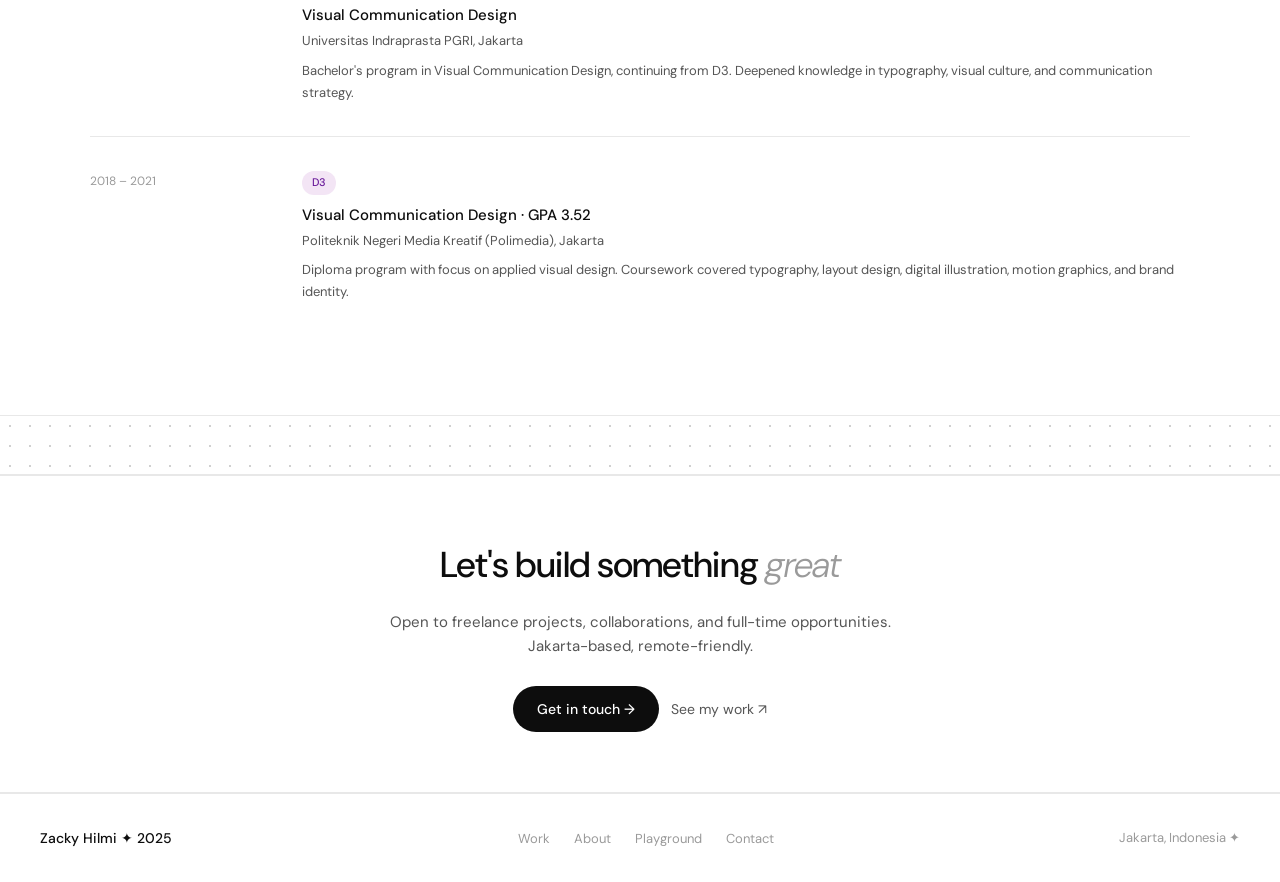
==== commit 5d3adae6: "Add files via upload" ====
--- a/about.html
+++ b/about.html
@@ -47,7 +47,7 @@
   /* ── SECTION DIVIDER ── */
   .section-divider {
     width: 100%;
-    height: 48px;
+    height: 60px;
     background-image: radial-gradient(circle, #d0d0d0 1px, transparent 1px);
     background-size: 20px 20px;
     background-color: var(--white);
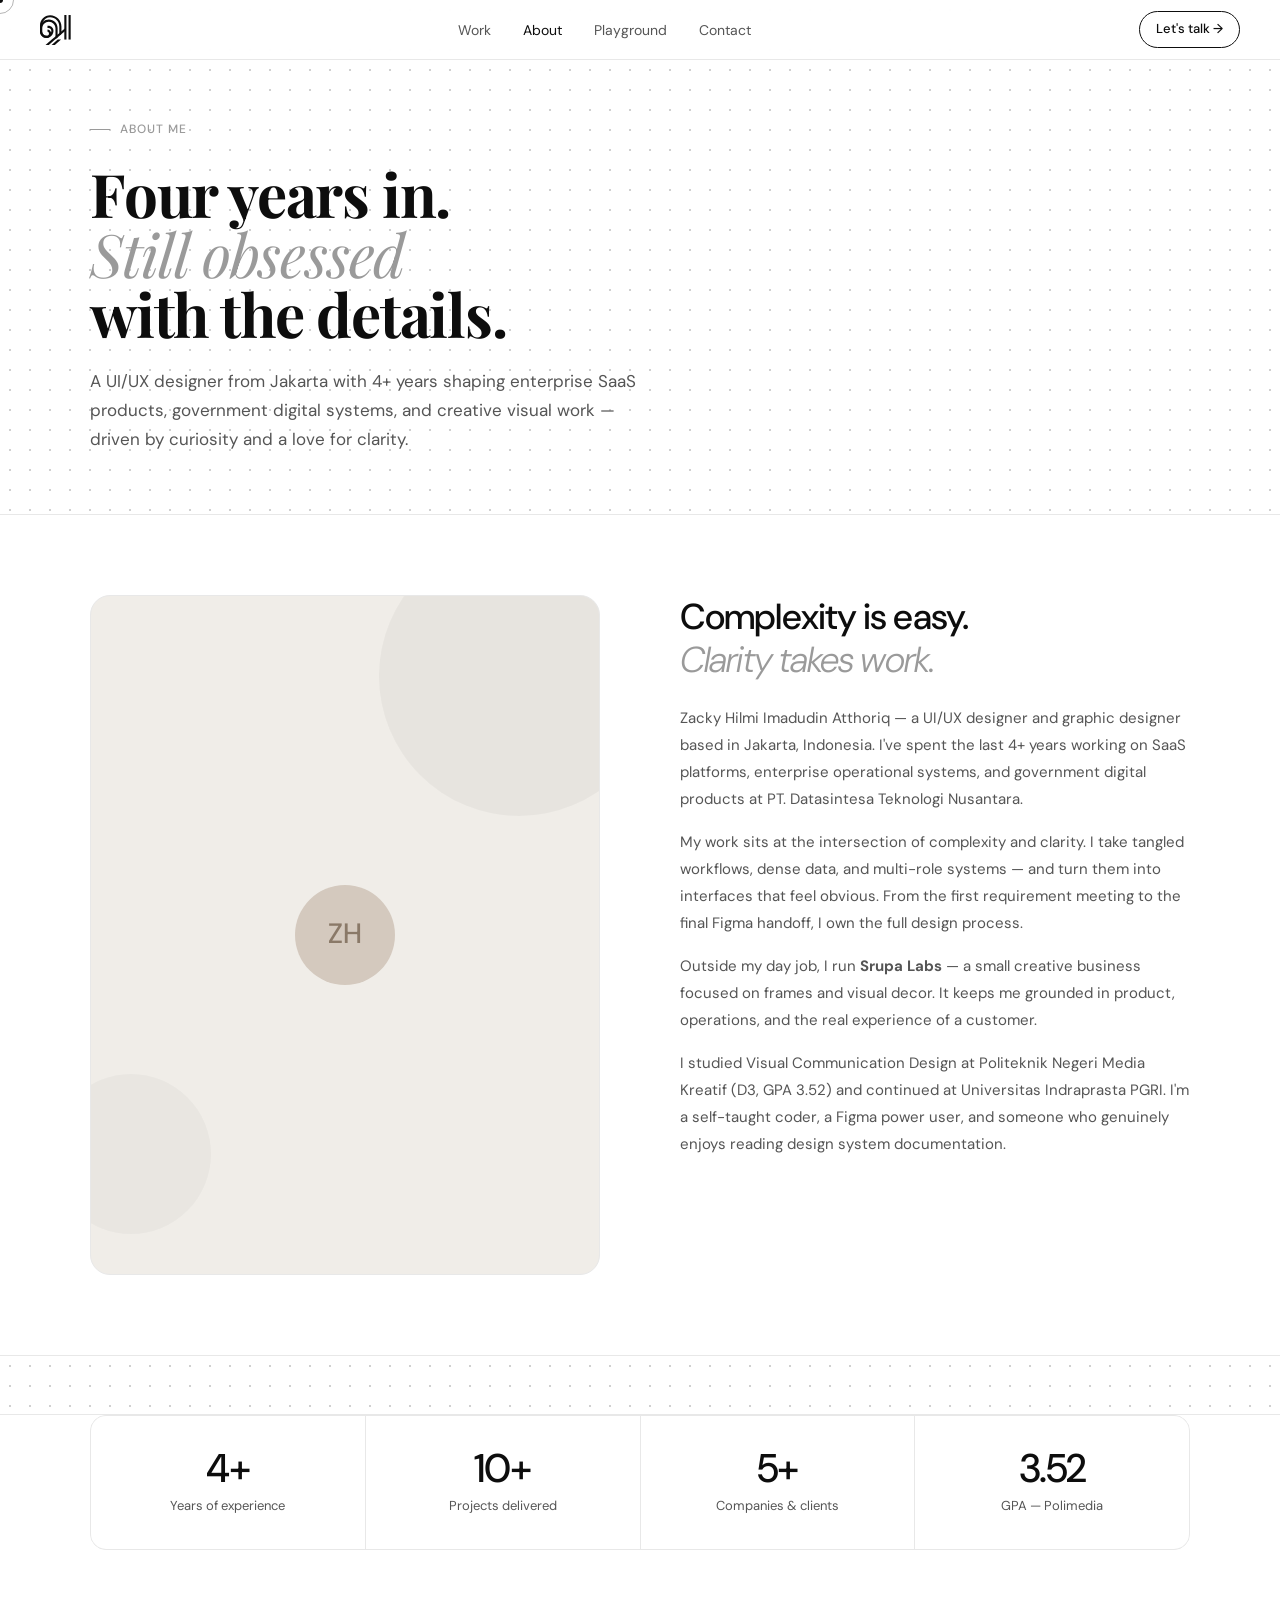
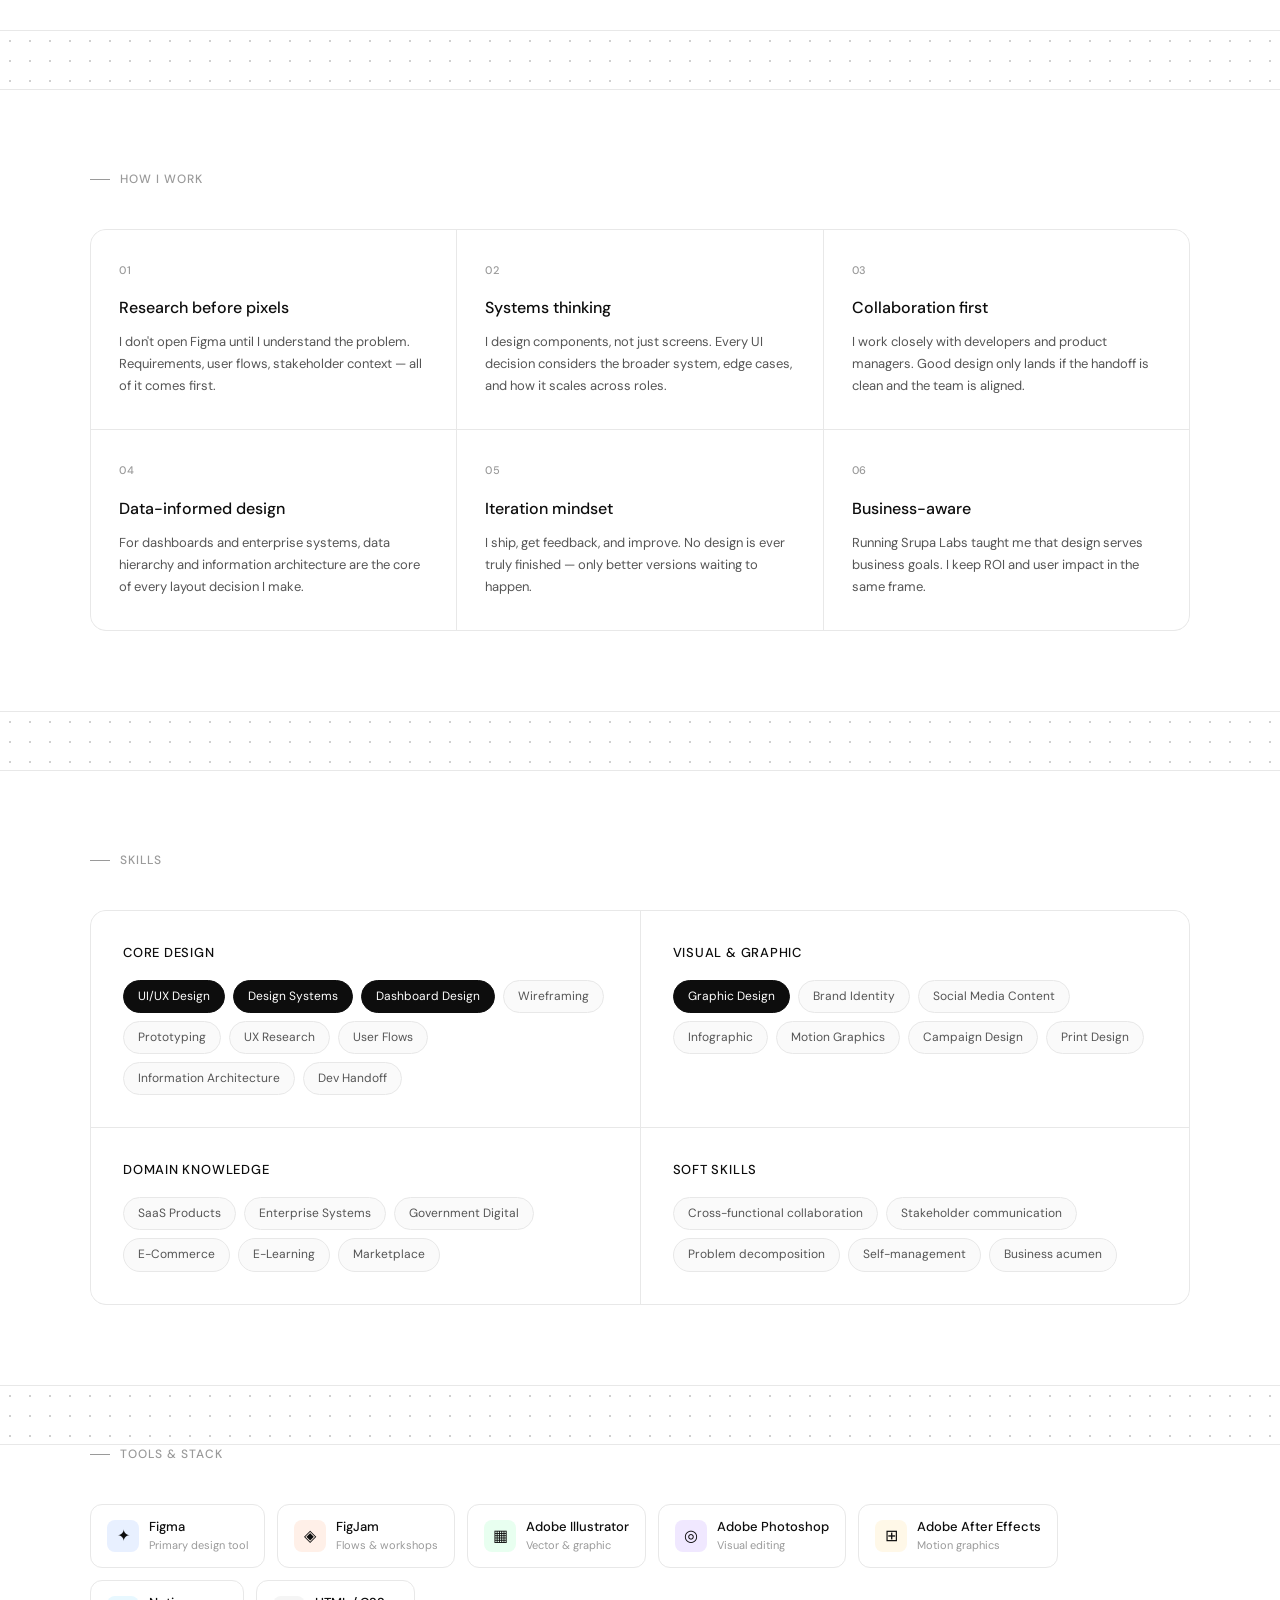
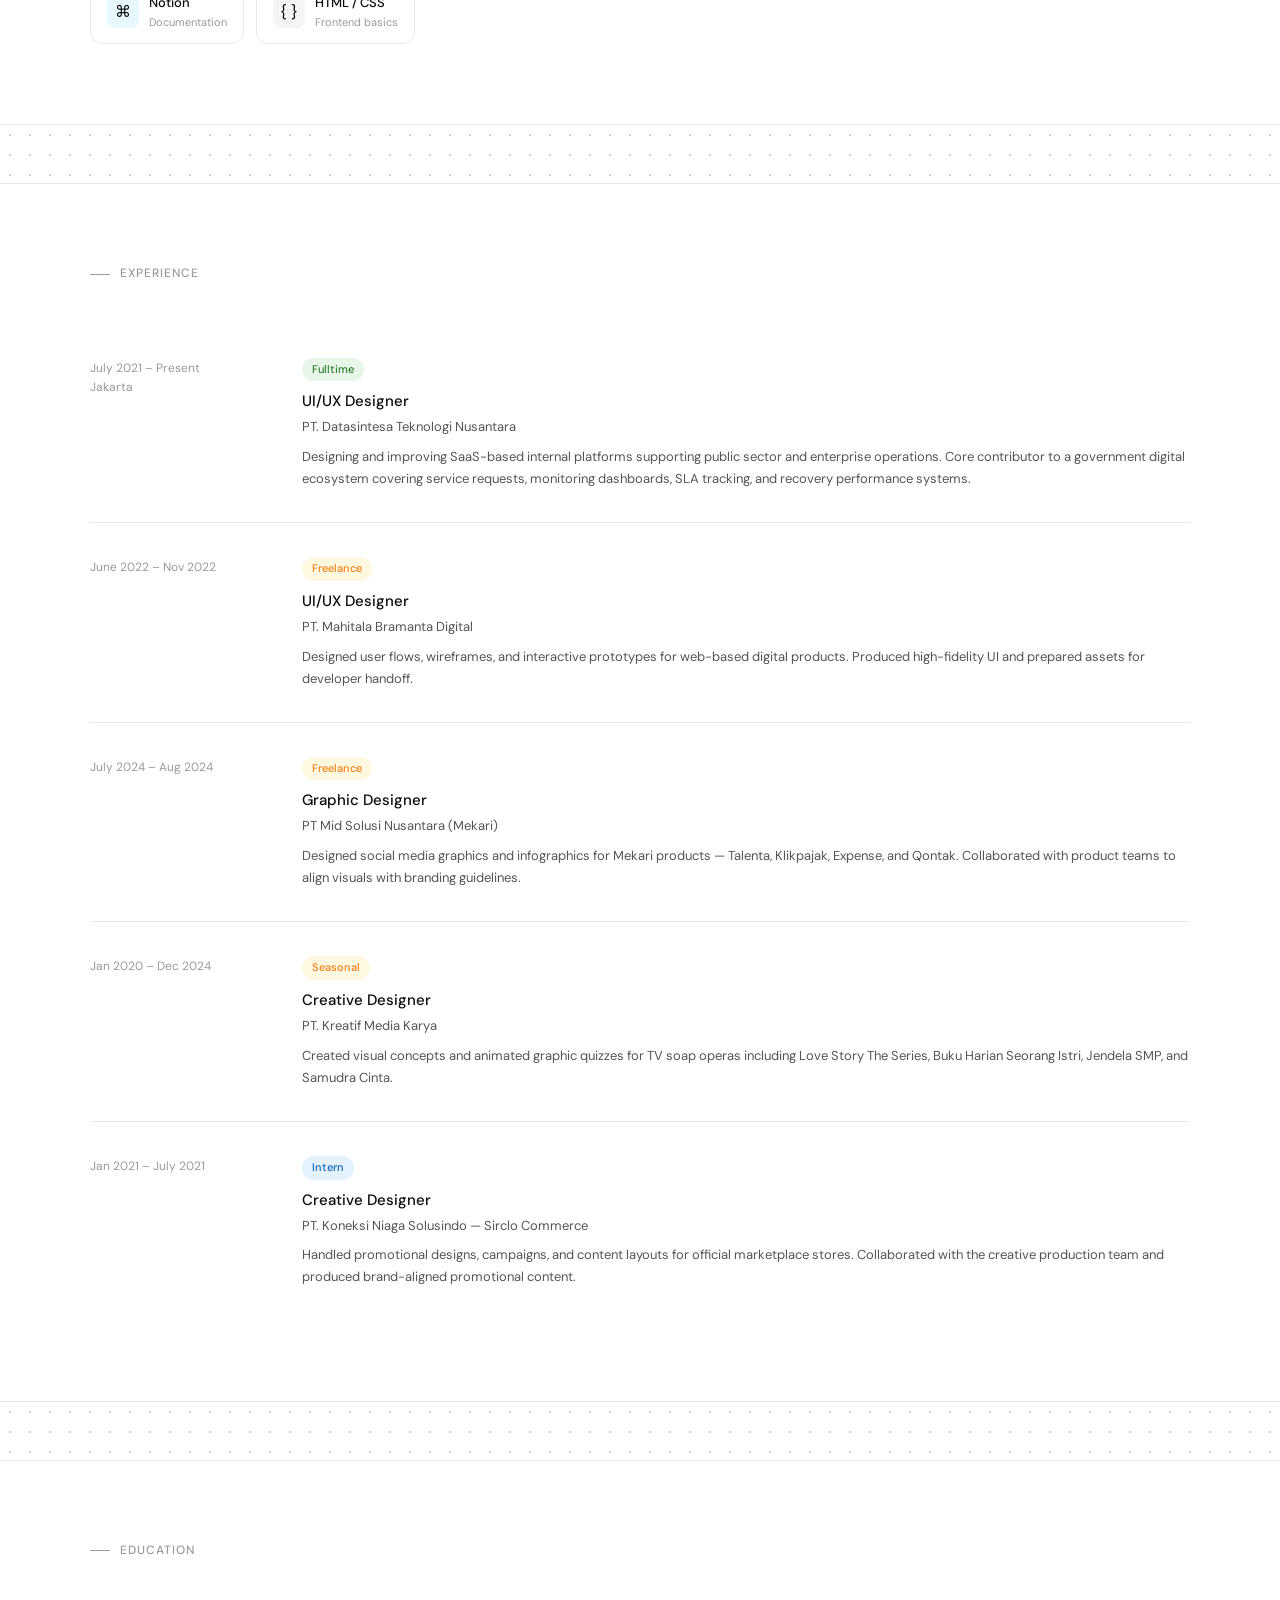
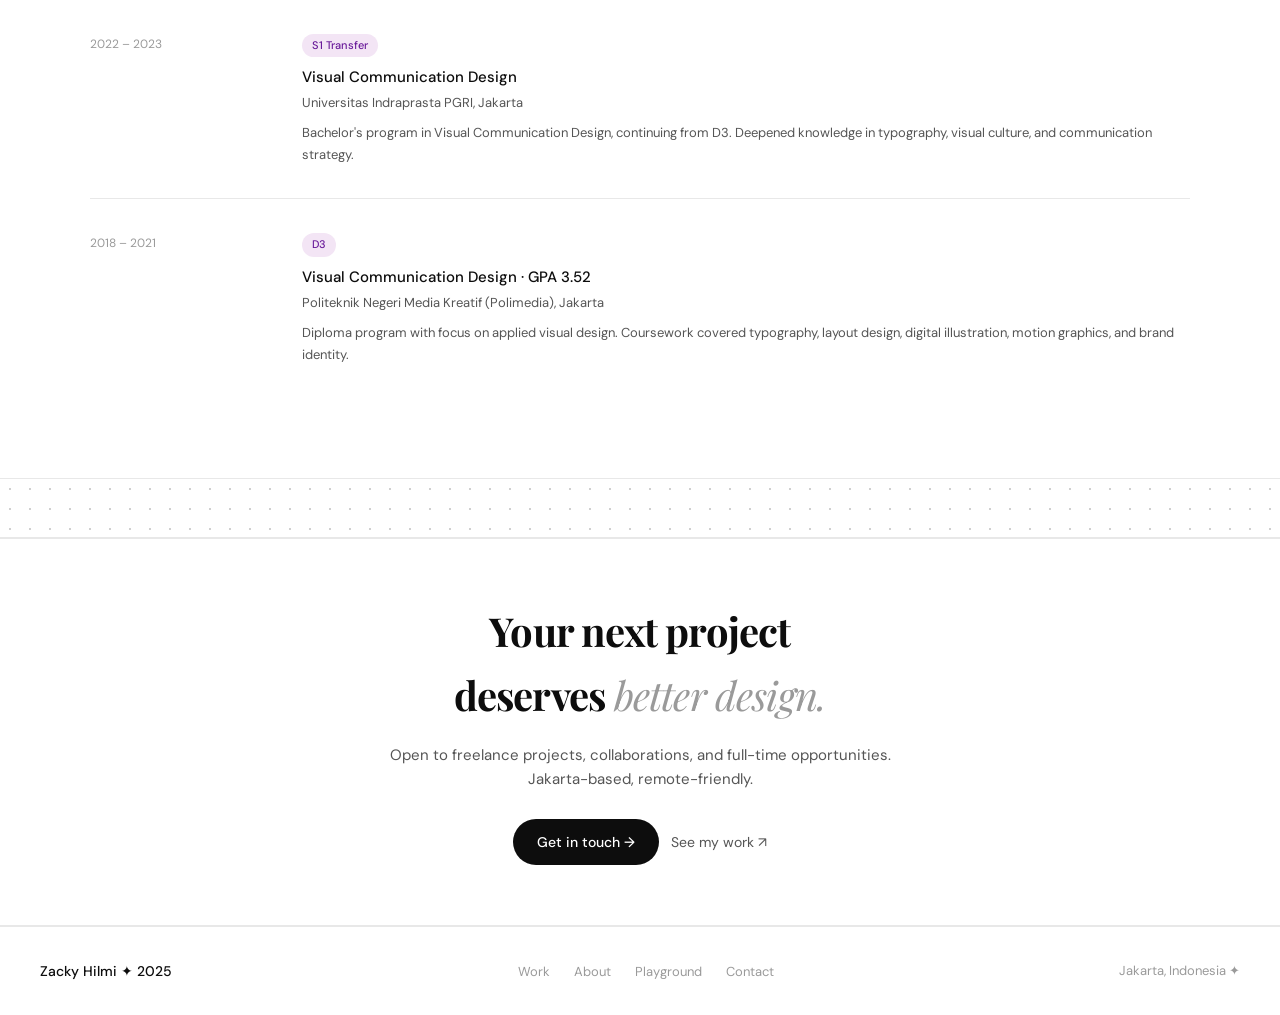
==== commit 78ed30a8: "Add files via upload" ====
--- a/about.html
+++ b/about.html
@@ -6,7 +6,7 @@
 <title>About — Zacky Hilmi</title>
 <link rel="preconnect" href="https://fonts.googleapis.com">
 <link rel="preconnect" href="https://fonts.gstatic.com" crossorigin>
-<link href="https://fonts.googleapis.com/css2?family=Syne:wght@400;500;600;700;800&family=DM+Sans:ital,opsz,wght@0,9..40,300;0,9..40,400;0,9..40,500;1,9..40,300&display=swap" rel="stylesheet">
+<link href="https://fonts.googleapis.com/css2?family=Playfair+Display:ital,wght@0,600;0,700;0,800;1,400;1,600&family=DM+Sans:ital,opsz,wght@0,9..40,300;0,9..40,400;0,9..40,500;1,9..40,300&display=swap" rel="stylesheet">
 <style>
   *, *::before, *::after { box-sizing: border-box; margin: 0; padding: 0; }
   :root {
@@ -15,7 +15,7 @@
     --gray-600: #555555; --gray-800: #1e1e1e; --line: #e8e8e8;
     --hatch: #e9ecee; 
     --font: 'DM Sans', -apple-system, sans-serif;
-    --display: 'Syne', sans-serif;
+    --display: 'Playfair Display', Georgia, serif;
   }
   html { scroll-behavior: smooth; }
   body { font-family: var(--font); background: var(--white); color: var(--black); font-size: 15px; line-height: 1.6; overflow-x: hidden; }
@@ -63,8 +63,8 @@
   .page-hero-inner { max-width: 1100px; margin: 0 auto; }
   .page-label { font-size: 12px; font-weight: 500; letter-spacing: 0.08em; text-transform: uppercase; color: var(--gray-400); margin-bottom: 24px; display: flex; align-items: center; gap: 10px; }
   .page-label::before { content: ''; display: inline-block; width: 20px; height: 1px; background: var(--gray-400); }
-  .page-hero h1 { font-size: 56px; font-weight: 500; letter-spacing: -0.03em; line-height: 1.05; margin-bottom: 24px; }
-  .page-hero h1 em { font-style: italic; font-weight: 300; color: var(--gray-400); }
+  .page-hero h1 { font-size: 60px; font-weight: 700; letter-spacing: -0.02em; line-height: 1.0; margin-bottom: 24px; font-family: var(--display); }
+  .page-hero h1 em { font-style: italic; font-weight: 400; color: var(--gray-400); }
   .page-hero-sub { font-size: 17px; color: var(--gray-600); line-height: 1.7; max-width: 560px; }
 
   section { padding: 80px 40px; }
@@ -141,7 +141,7 @@
   /* CTA */
   .cta-band { border-top: 0.5px solid var(--line); border-bottom: 0.5px solid var(--line); padding: 60px 40px; text-align: center; }
   .cta-band-inner { max-width: 560px; margin: 0 auto; }
-  .cta-band h2 { font-size: 36px; font-weight: 500; letter-spacing: -0.025em; margin-bottom: 16px; }
+  .cta-band h2 { font-size: 40px; font-weight: 700; letter-spacing: -0.02em; margin-bottom: 16px; font-family: var(--display); }
   .cta-band h2 em { font-style: italic; font-weight: 300; color: var(--gray-400); }
   .cta-band p { font-size: 15px; color: var(--gray-600); margin-bottom: 28px; }
   .cta-btns { display: flex; gap: 12px; justify-content: center; align-items: center; }
@@ -201,7 +201,7 @@
     .nav-links, .nav-cta { display: none !important; }
     .nav-menu-btn { display: flex !important; }
     .page-hero { padding: 88px 20px 36px; }
-    .page-hero h1 { font-size: 34px; }
+    .page-hero h1 { font-size: 36px; }
     .page-hero-sub { font-size: 15px; }
     section { padding: 56px 20px; }
     .about-intro-grid { grid-template-columns: 1fr; gap: 36px; }
@@ -217,7 +217,7 @@
     .timeline-item { grid-template-columns: 1fr; gap: 4px; padding: 24px 0; }
     .timeline-period { font-size: 11px; padding-top: 0; color: var(--gray-400); }
     .cta-band { padding: 48px 20px; }
-    .cta-band h2 { font-size: 26px; }
+    .cta-band h2 { font-size: 28px; }
     .cta-btns { flex-direction: column; align-items: center; gap: 14px; }
     footer { flex-direction: column; gap: 16px; text-align: center; padding: 24px 20px; }
     .footer-links { flex-wrap: wrap; justify-content: center; gap: 16px; }
@@ -270,7 +270,7 @@
 <div class="page-hero hatch-section">
   <div class="page-hero-inner">
     <div class="page-label">About me</div>
-    <h1>Designer, <em>thinker</em>,<br>& creative <em>builder</em></h1>
+    <h1>Four years in.<br><em>Still obsessed</em><br>with the details.</h1>
     <p class="page-hero-sub">A UI/UX designer from Jakarta with 4+ years shaping enterprise SaaS products, government digital systems, and creative visual work — driven by curiosity and a love for clarity.</p>
   </div>
 </div>
@@ -283,7 +283,7 @@
         <img id="dyn-photo" src="" style="display:none" alt="Profile"><div class="photo-initials" id="dyn-photo-ph">ZH</div>
       </div>
       <div class="about-text">
-        <h2 id="dyn-tagline">I design systems <em>people<br>actually want to use</em></h2>
+        <h2 id="dyn-tagline">Complexity is easy.<br><em>Clarity takes work.</em></h2>
         <p>
           <span id="dyn-name">Zacky Hilmi Imadudin Atthoriq</span> — a UI/UX designer and graphic designer based in Jakarta, Indonesia. I've spent the last 4+ years working on SaaS platforms, enterprise operational systems, and government digital products at PT. Datasintesa Teknologi Nusantara.
         </p>
@@ -548,7 +548,7 @@
 <div class="section-divider"></div>
 <div class="cta-band">
   <div class="cta-band-inner">
-    <h2>Let's build something <em>great</em></h2>
+    <h2>Your next project<br>deserves <em>better design.</em></h2>
     <p>Open to freelance projects, collaborations, and full-time opportunities. Jakarta-based, remote-friendly.</p>
     <div class="cta-btns">
       <a href="mailto:zackyhilmi.zh@gmail.com" class="btn-primary">Get in touch →</a>
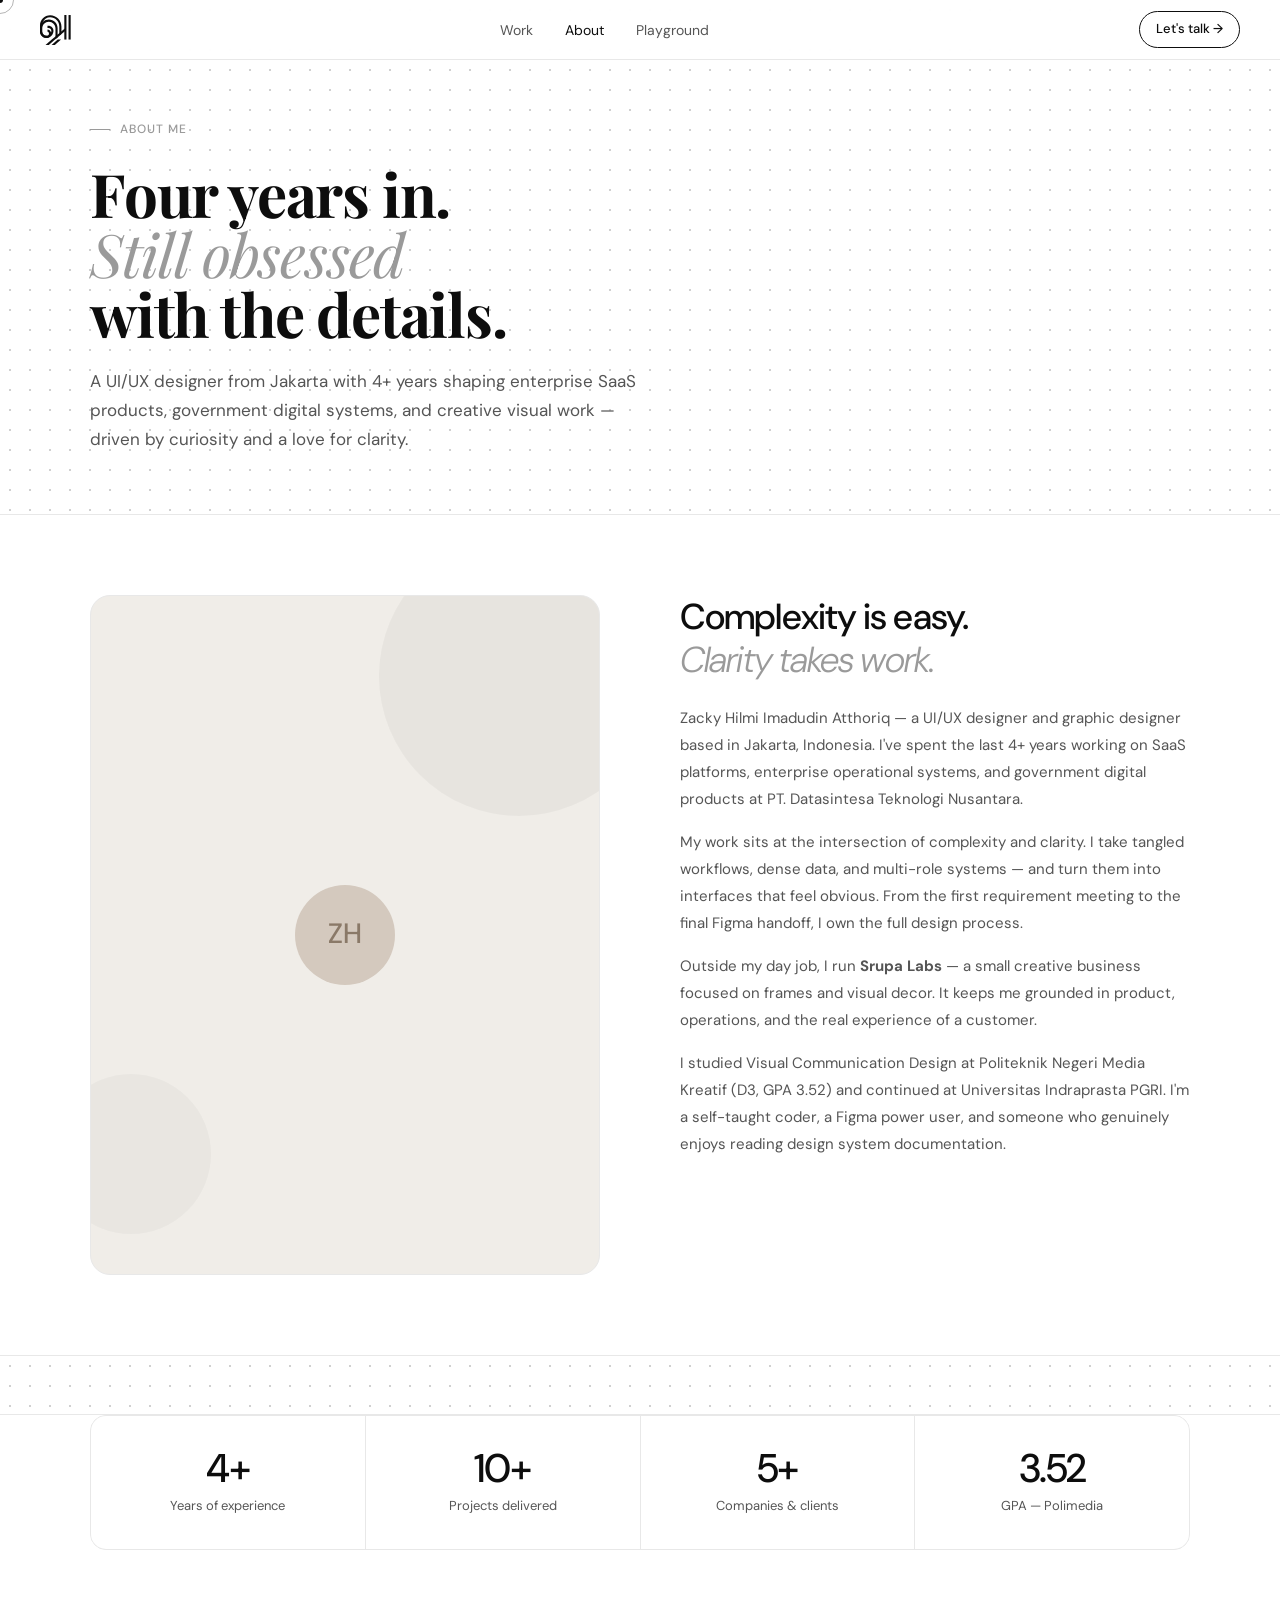
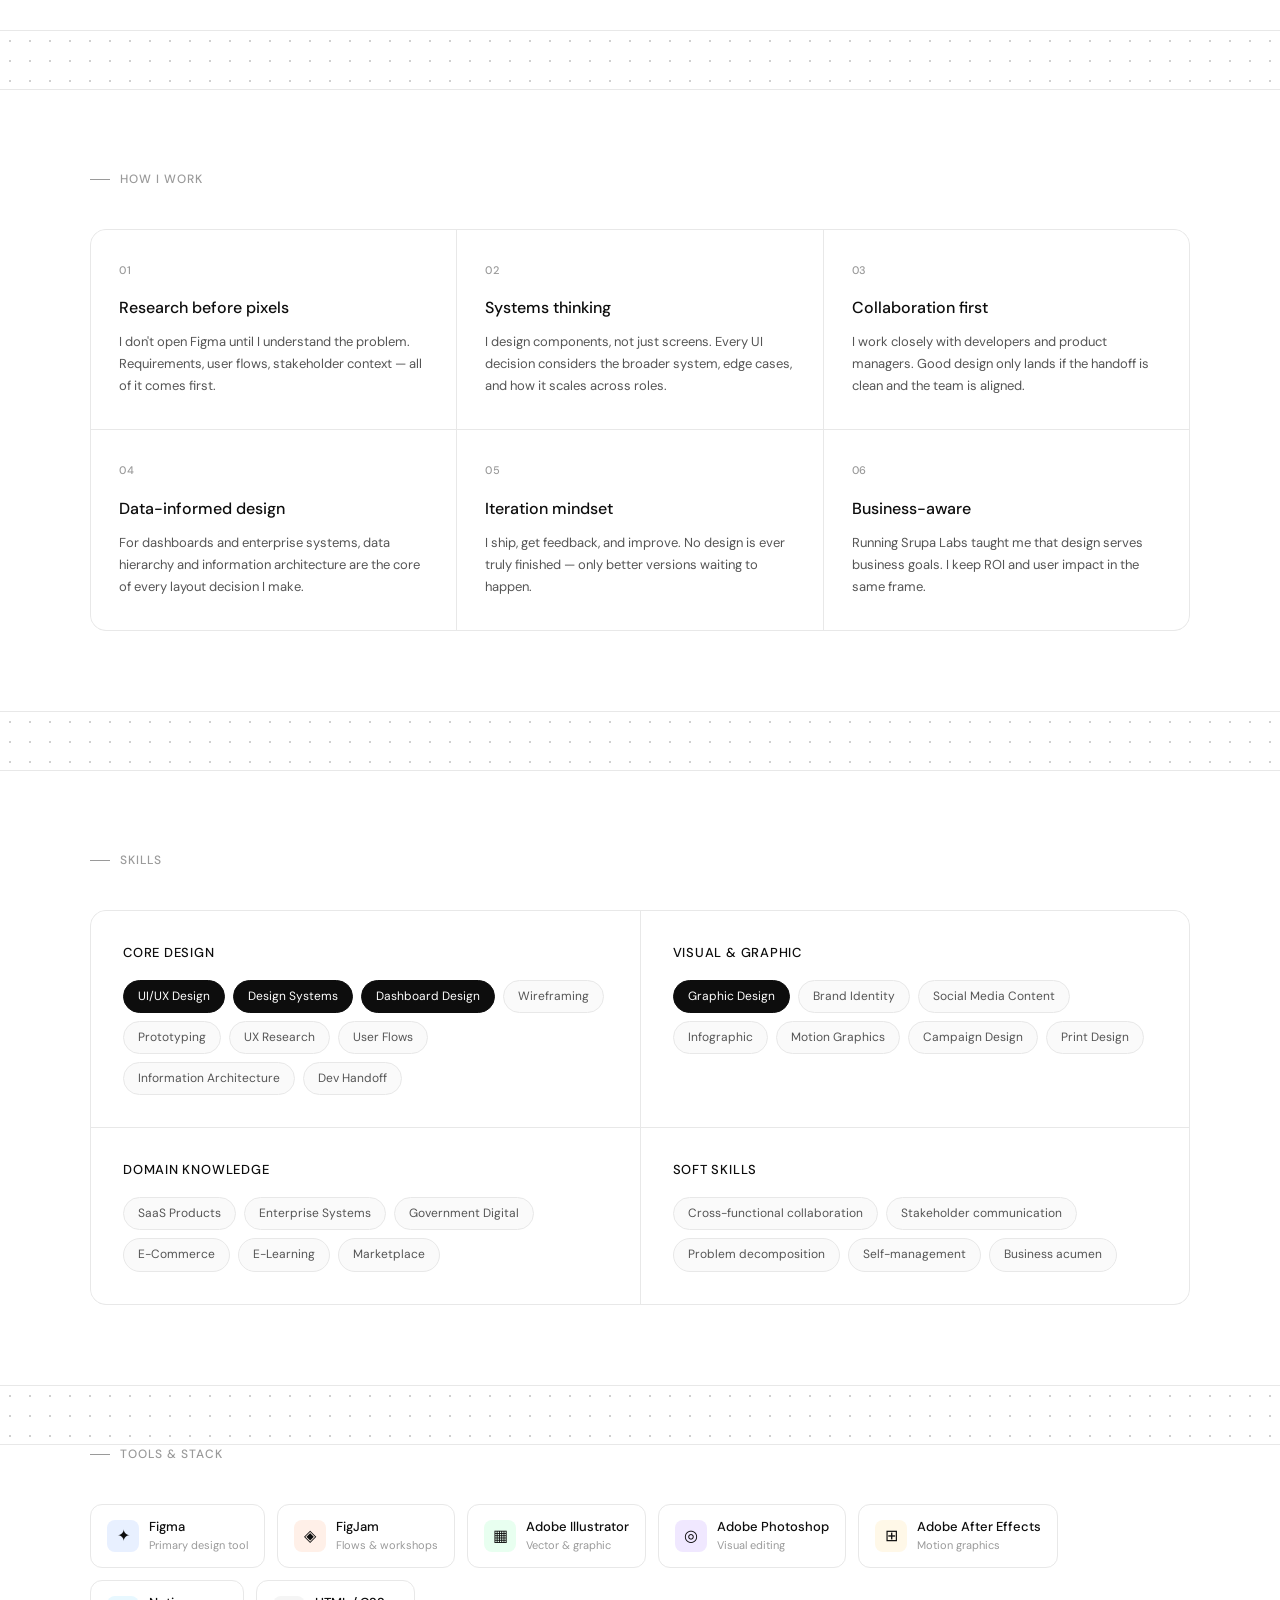
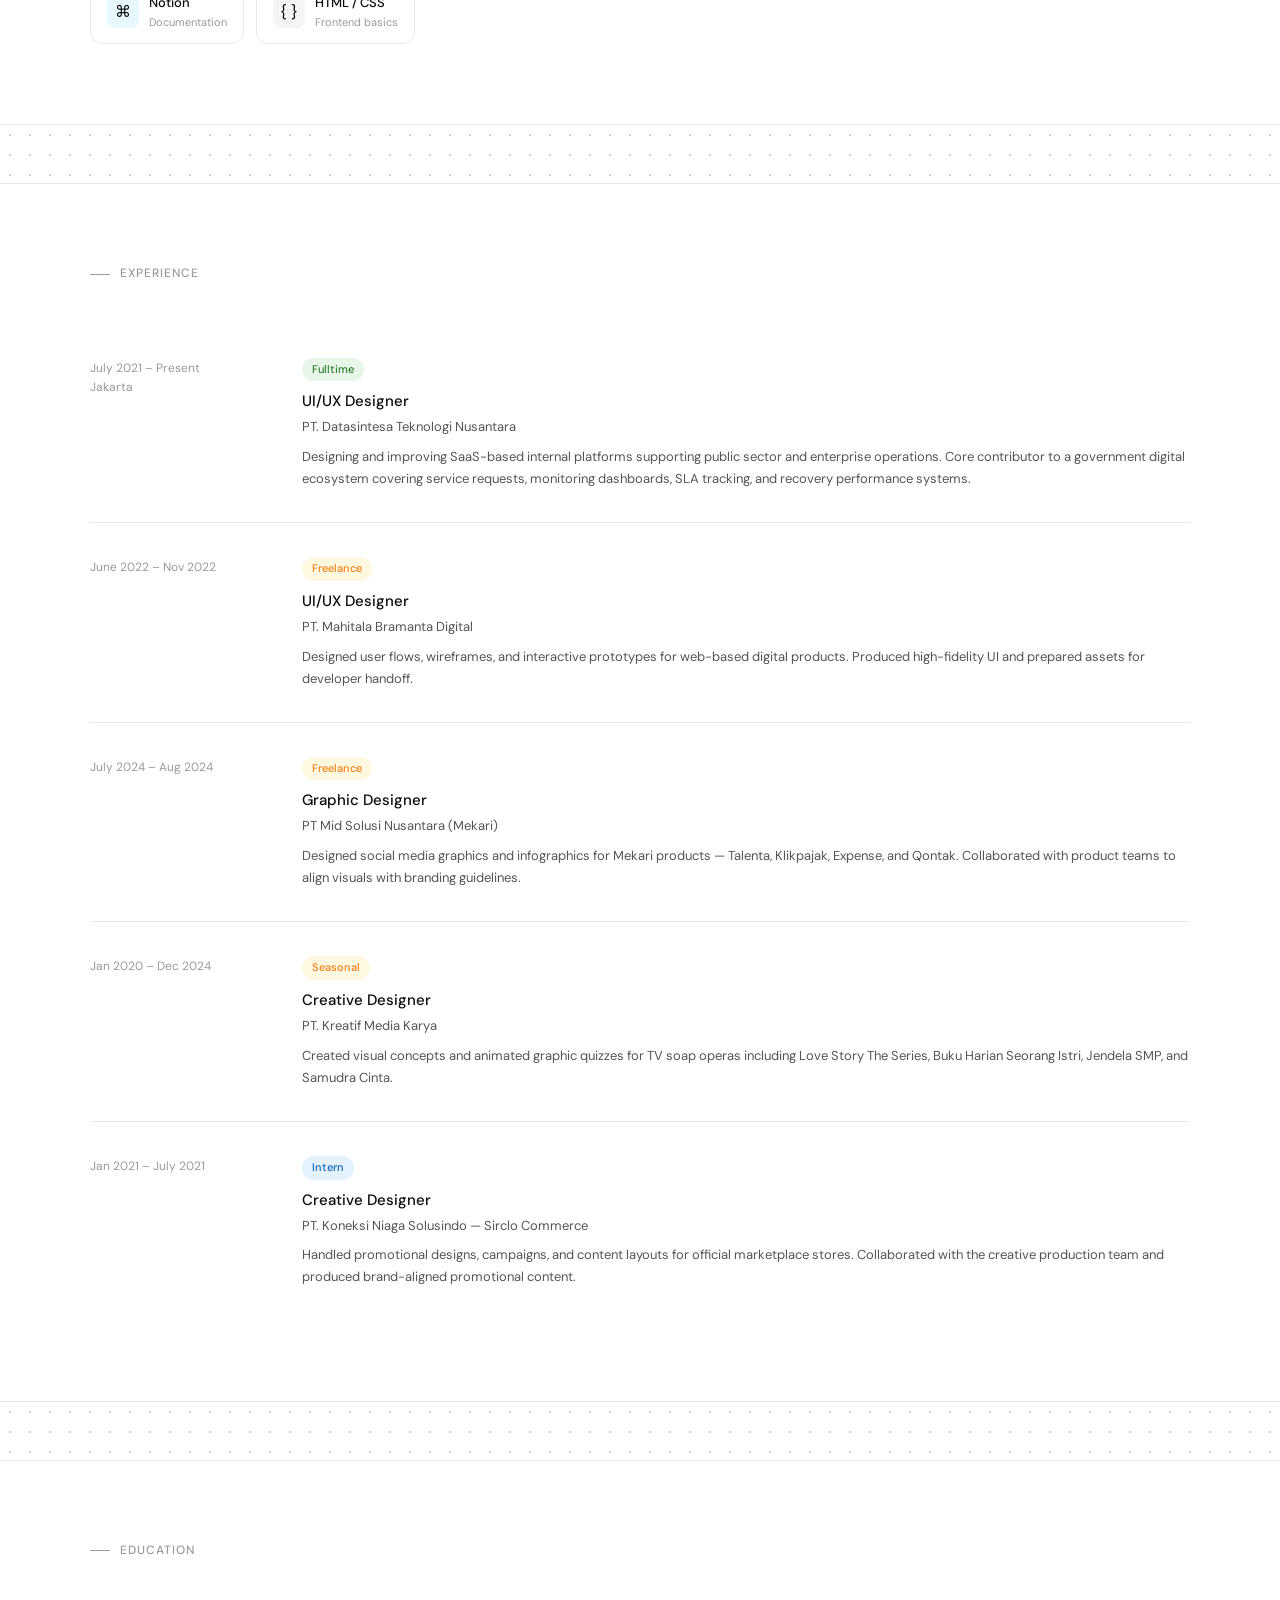
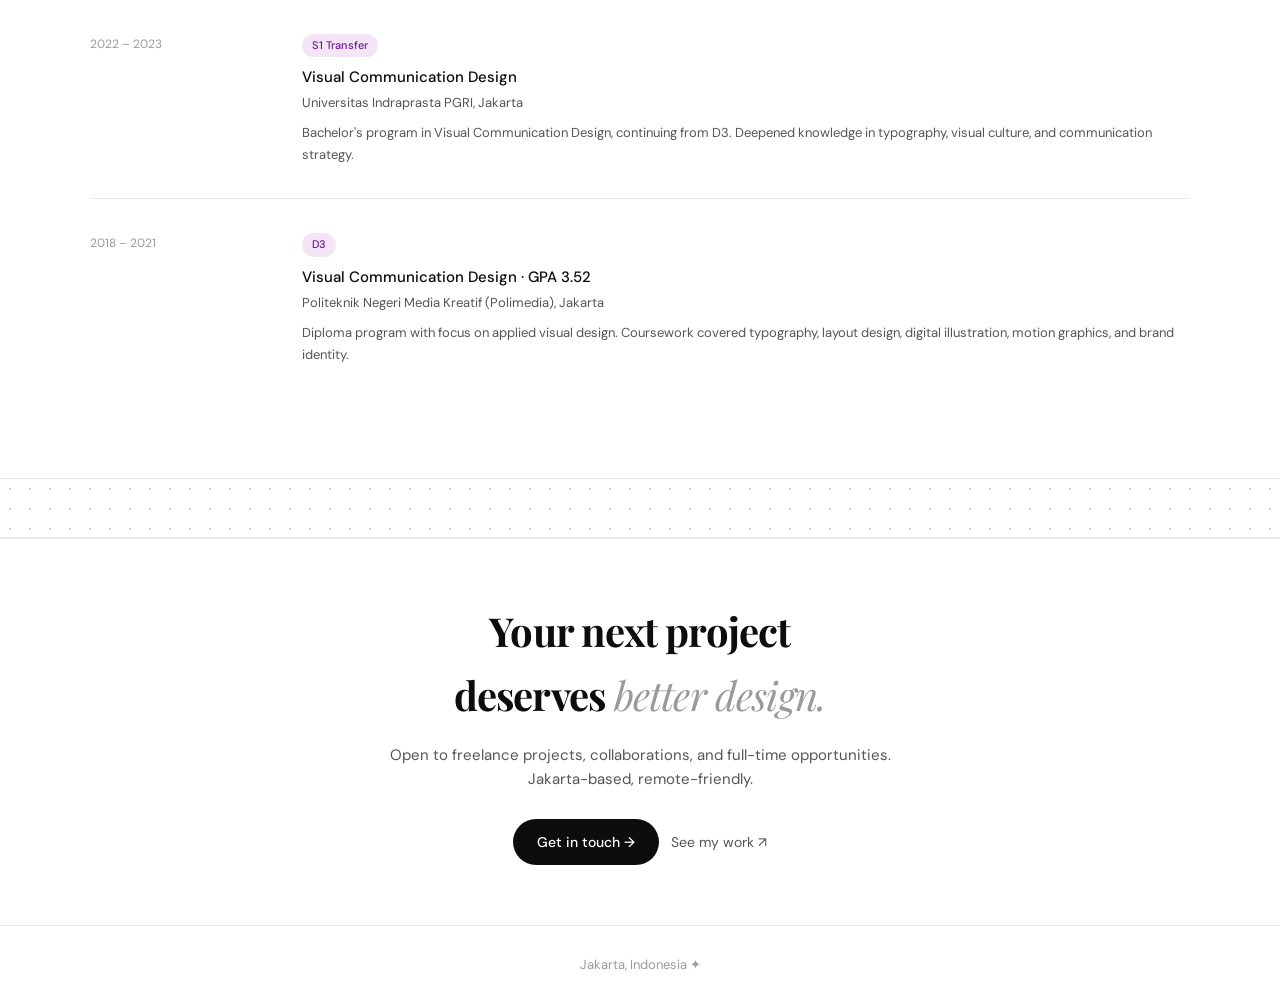
==== commit f8c4d3da: "Update about.html" ====
--- a/about.html
+++ b/about.html
@@ -151,7 +151,7 @@
   .btn-secondary:hover { color: var(--black); }
 
   /* FOOTER */
-  footer { border-top: 0.5px solid var(--line); padding: 32px 40px; display: flex; align-items: center; justify-content: space-between; }
+  footer { border-top: 0.5px solid rgba(255,255,255,0.08); padding: 28px 40px; display: flex; align-items: center; justify-content: center; }
   .footer-name { font-size: 14px; font-weight: 500; color: var(--black); }
   .footer-copy { font-size: 13px; color: var(--gray-400); }
   .footer-links { display: flex; gap: 24px; list-style: none; }
@@ -252,7 +252,6 @@
     <li><a href="work.html">Work</a></li>
     <li><a href="about.html" class="active">About</a></li>
     <li><a href="playground.html">Playground</a></li>
-    <li><a href="index.html#contact">Contact</a></li>
   </ul>
   <a href="mailto:zackyhilmi.zh@gmail.com" class="nav-cta">Let's talk →</a>
   <button class="nav-menu-btn" id="mMenuBtn" aria-label="Menu"><span></span><span></span><span></span></button>
@@ -262,7 +261,6 @@
     <a href="work.html">Work</a>
     <a href="about.html" class="active">About</a>
     <a href="playground.html">Playground</a>
-    <a href="index.html#contact">Contact</a>
     <a href="mailto:zackyhilmi.zh@gmail.com" style="font-size:14px;color:var(--gray-400);border-bottom:none;padding-top:24px;margin-top:auto;">zackyhilmi.zh@gmail.com</a>
 </div>
 
@@ -559,14 +557,7 @@
 
 <!-- FOOTER -->
 <footer>
-  <div class="footer-name">Zacky Hilmi ✦ 2025</div>
-  <ul class="footer-links">
-    <li><a href="work.html">Work</a></li>
-    <li><a href="about.html">About</a></li>
-    <li><a href="playground.html">Playground</a></li>
-    <li><a href="index.html#contact">Contact</a></li>
-  </ul>
-  <div class="footer-copy">Jakarta, Indonesia ✦</div>
+<div class="footer-copy">Jakarta, Indonesia ✦</div>
 </footer>
 
 <script type="module">
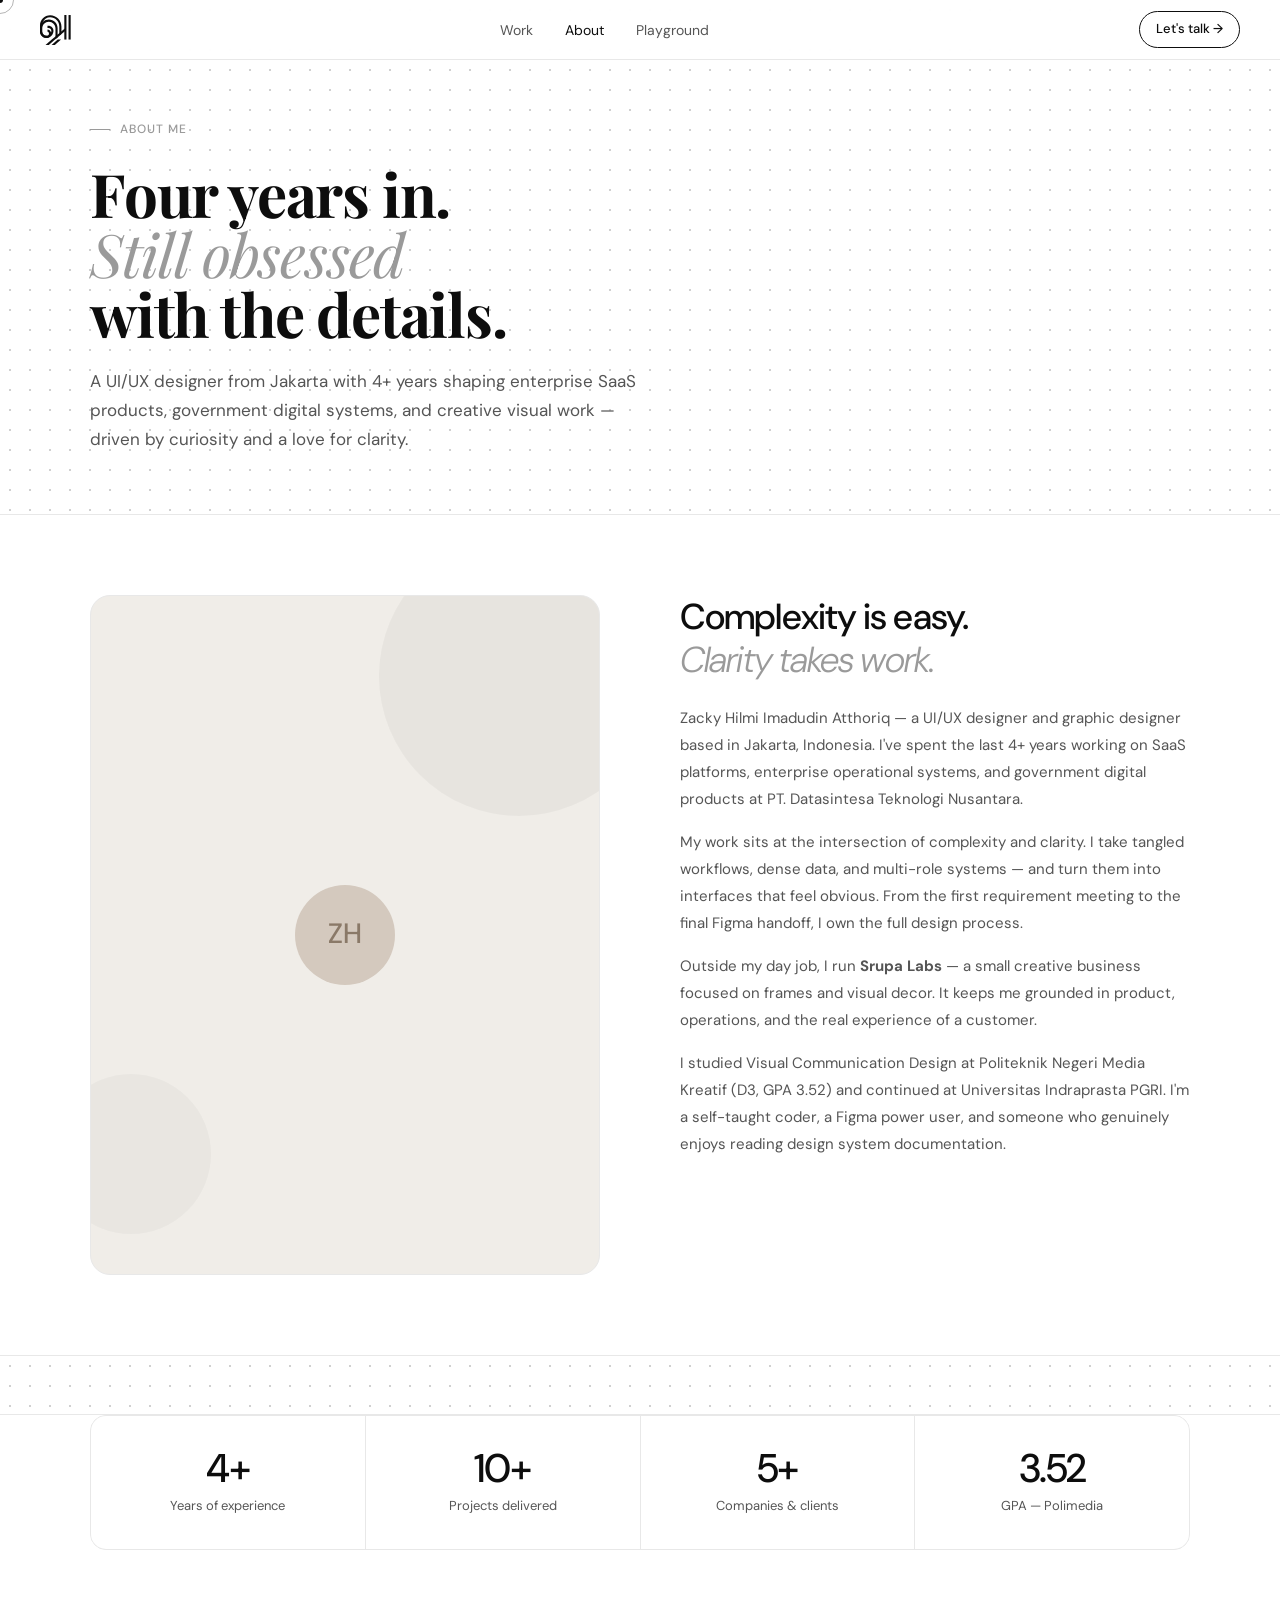
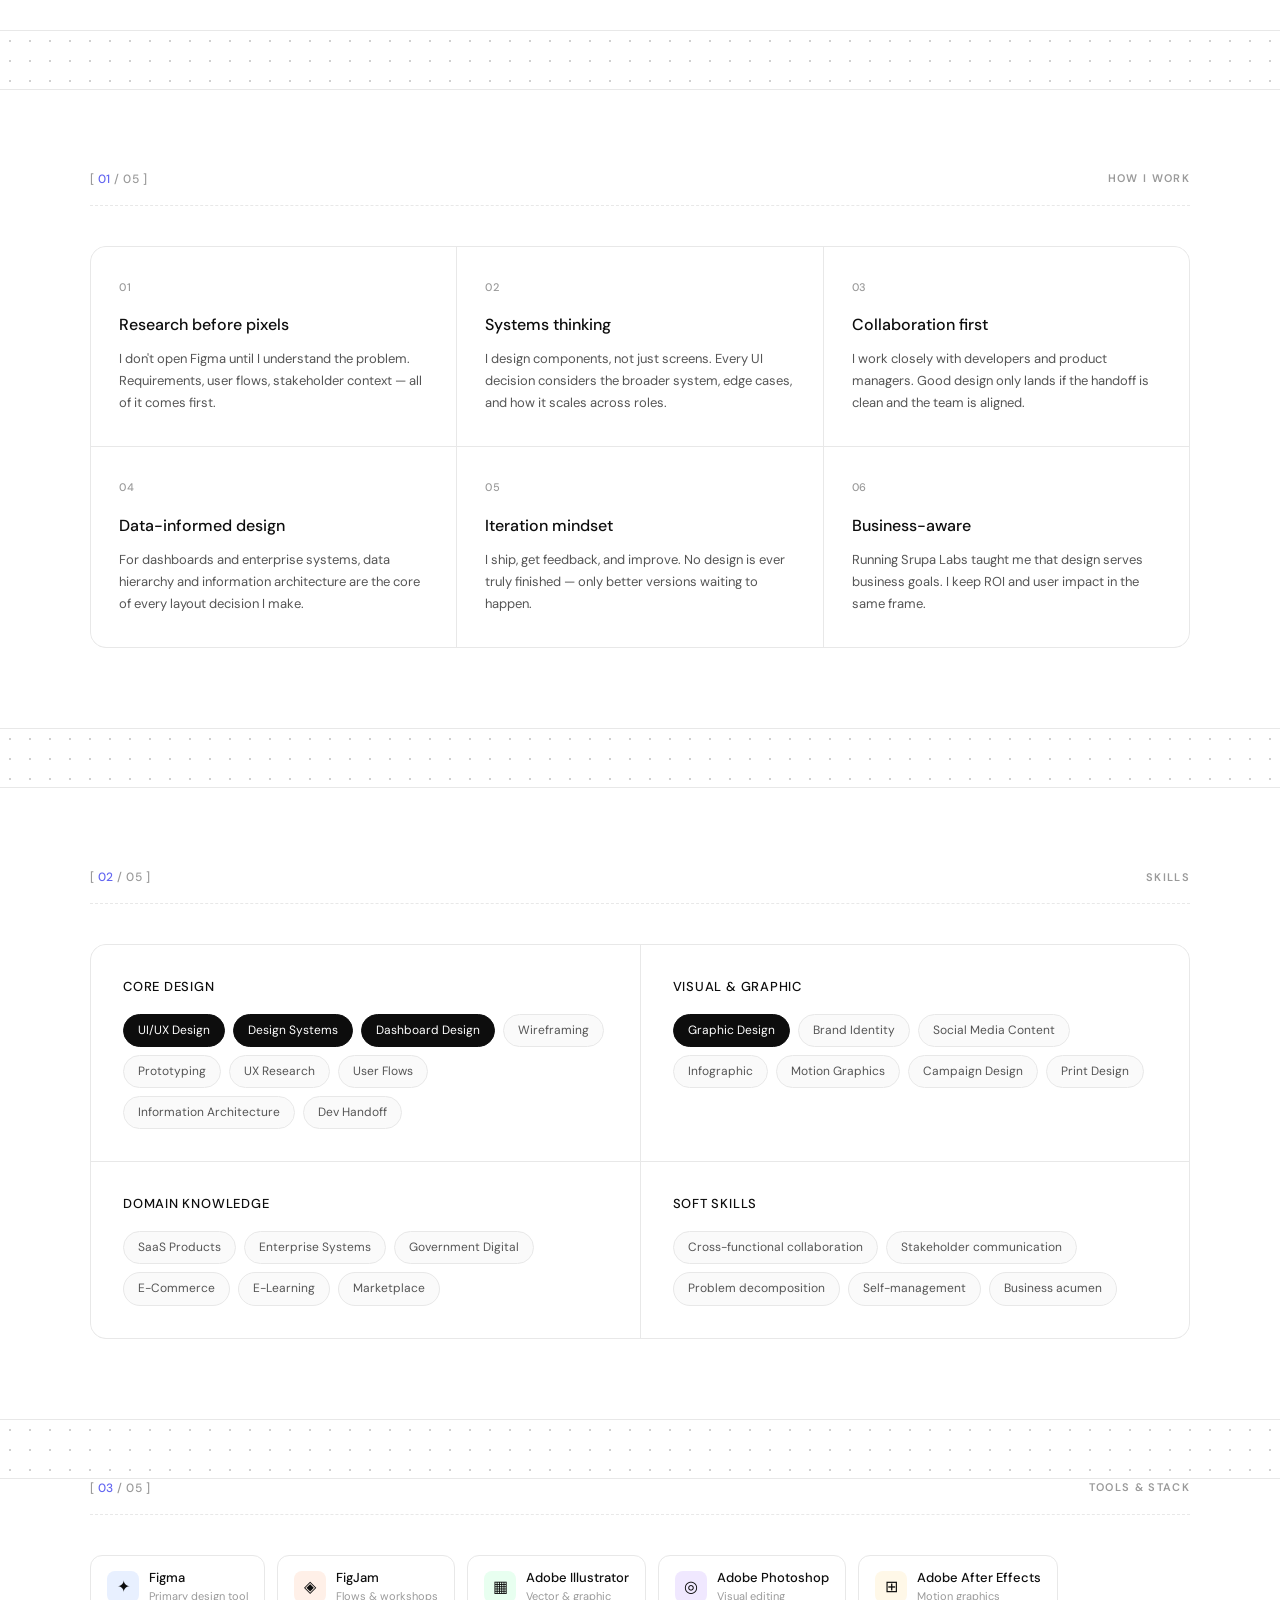
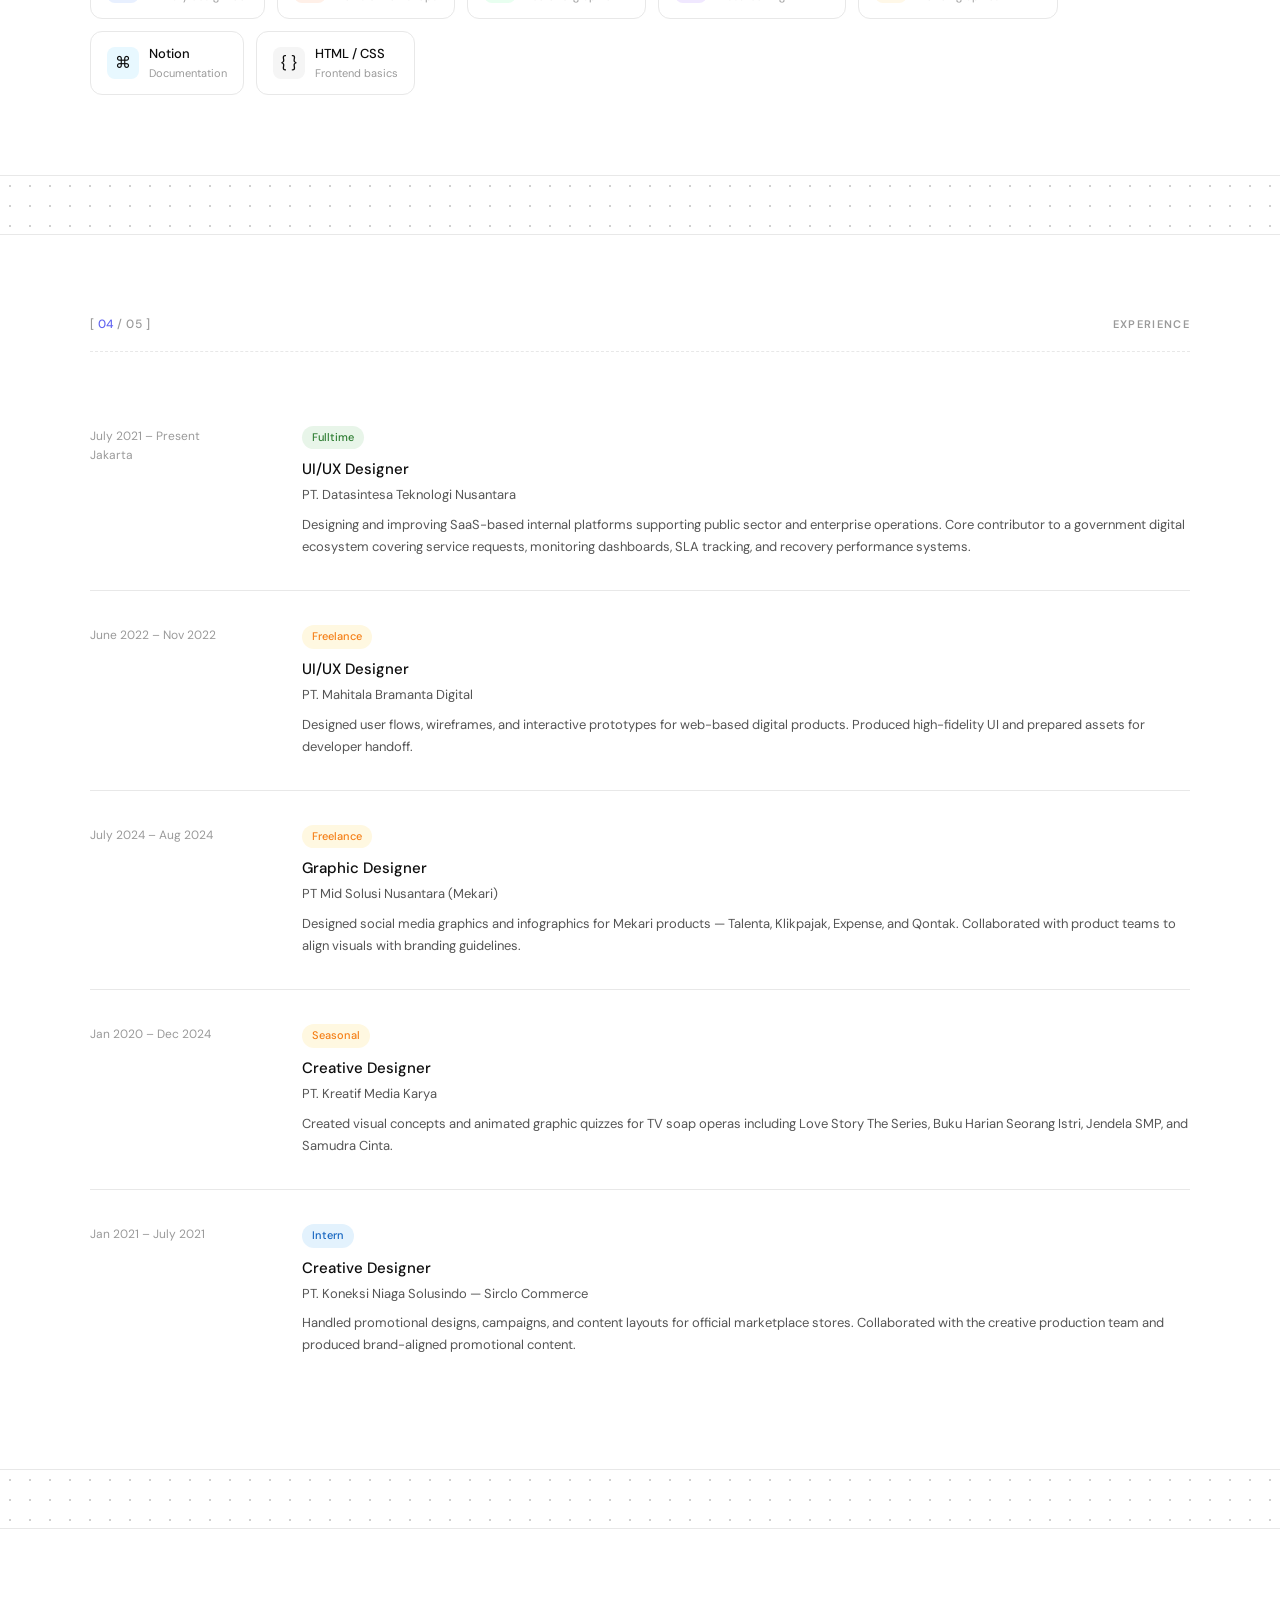
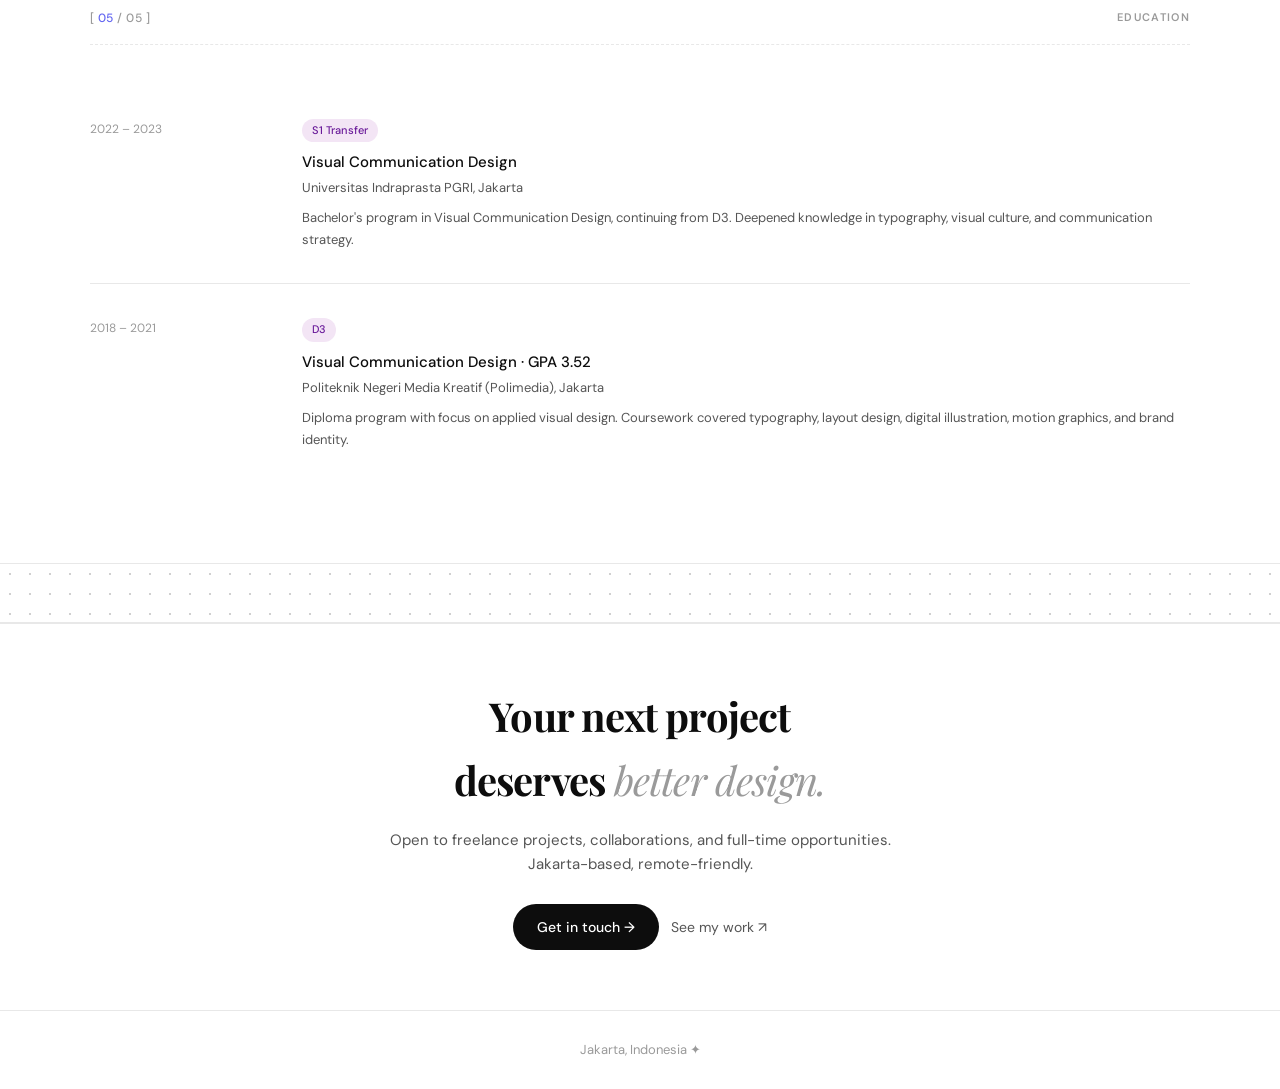
==== commit 067824f9: "Add section headers for various content areas" ====
--- a/about.html
+++ b/about.html
@@ -71,6 +71,18 @@
   .section-inner { max-width: 1100px; margin: 0 auto; }
   .section-label { font-size: 12px; font-weight: 500; letter-spacing: 0.08em; text-transform: uppercase; color: var(--gray-400); margin-bottom: 40px; display: flex; align-items: center; gap: 10px; }
   .section-label::before { content: ''; display: inline-block; width: 20px; height: 1px; background: var(--gray-400); }
+
+  /* ── SECTION HEADER ── */
+
+  .section-header { display: flex; align-items: center; justify-content: space-between; margin-bottom: 16px; }
+
+  .section-counter { font-size: 12px; font-weight: 500; color: var(--gray-400); letter-spacing: 0.04em; }
+
+  .section-counter span { color: #6366f1; }
+
+  .section-tag { font-size: 11px; font-weight: 600; letter-spacing: 0.12em; text-transform: uppercase; color: var(--gray-400); }
+
+  .section-divider-dashed { width: 100%; border: none; border-top: 1.5px dashed var(--gray-200); margin-bottom: 40px; }
 
   /* ABOUT INTRO */
   .about-intro-grid { display: grid; grid-template-columns: 1fr 1fr; gap: 80px; align-items: start; }
@@ -328,7 +340,11 @@
 <div class="section-divider"></div>
 <section>
   <div class="section-inner">
-    <div class="section-label">How I work</div>
+    <div class="section-header reveal">
+      <div class="section-counter">[ <span>01</span> / 05 ]</div>
+      <div class="section-tag">How I Work</div>
+    </div>
+    <hr class="section-divider-dashed">
     <div class="traits-grid">
       <div class="trait-item">
         <div class="trait-num">01</div>
@@ -368,7 +384,11 @@
 <div class="section-divider"></div>
 <section>
   <div class="section-inner">
-    <div class="section-label">Skills</div>
+    <div class="section-header reveal">
+      <div class="section-counter">[ <span>02</span> / 05 ]</div>
+      <div class="section-tag">Skills</div>
+    </div>
+    <hr class="section-divider-dashed">
     <div class="skills-grid">
       <div class="skill-category">
         <div class="skill-cat-title">Core Design</div>
@@ -425,7 +445,11 @@
 <div class="section-divider"></div>
 <section style="padding-top:0;">
   <div class="section-inner">
-    <div class="section-label">Tools & Stack</div>
+    <div class="section-header reveal">
+      <div class="section-counter">[ <span>03</span> / 05 ]</div>
+      <div class="section-tag">Tools & Stack</div>
+    </div>
+    <hr class="section-divider-dashed">
     <div class="tools-row">
       <div class="tool-card">
         <div class="tool-icon" style="background:#e8f0ff;">✦</div>
@@ -463,7 +487,11 @@
 <div class="section-divider"></div>
 <section>
   <div class="section-inner">
-    <div class="section-label">Experience</div>
+    <div class="section-header reveal">
+      <div class="section-counter">[ <span>04</span> / 05 ]</div>
+      <div class="section-tag">Experience</div>
+    </div>
+    <hr class="section-divider-dashed">
     <div class="timeline" id="dyn-experience">
       <div class="timeline-item">
         <div class="timeline-period">July 2021 – Present<br>Jakarta</div>
@@ -518,7 +546,11 @@
 <div class="section-divider"></div>
 <section>
   <div class="section-inner">
-    <div class="section-label">Education</div>
+    <div class="section-header reveal">
+      <div class="section-counter">[ <span>05</span> / 05 ]</div>
+      <div class="section-tag">Education</div>
+    </div>
+    <hr class="section-divider-dashed">
     <div class="timeline">
       <div class="timeline-item">
         <div class="timeline-period">2022 – 2023</div>
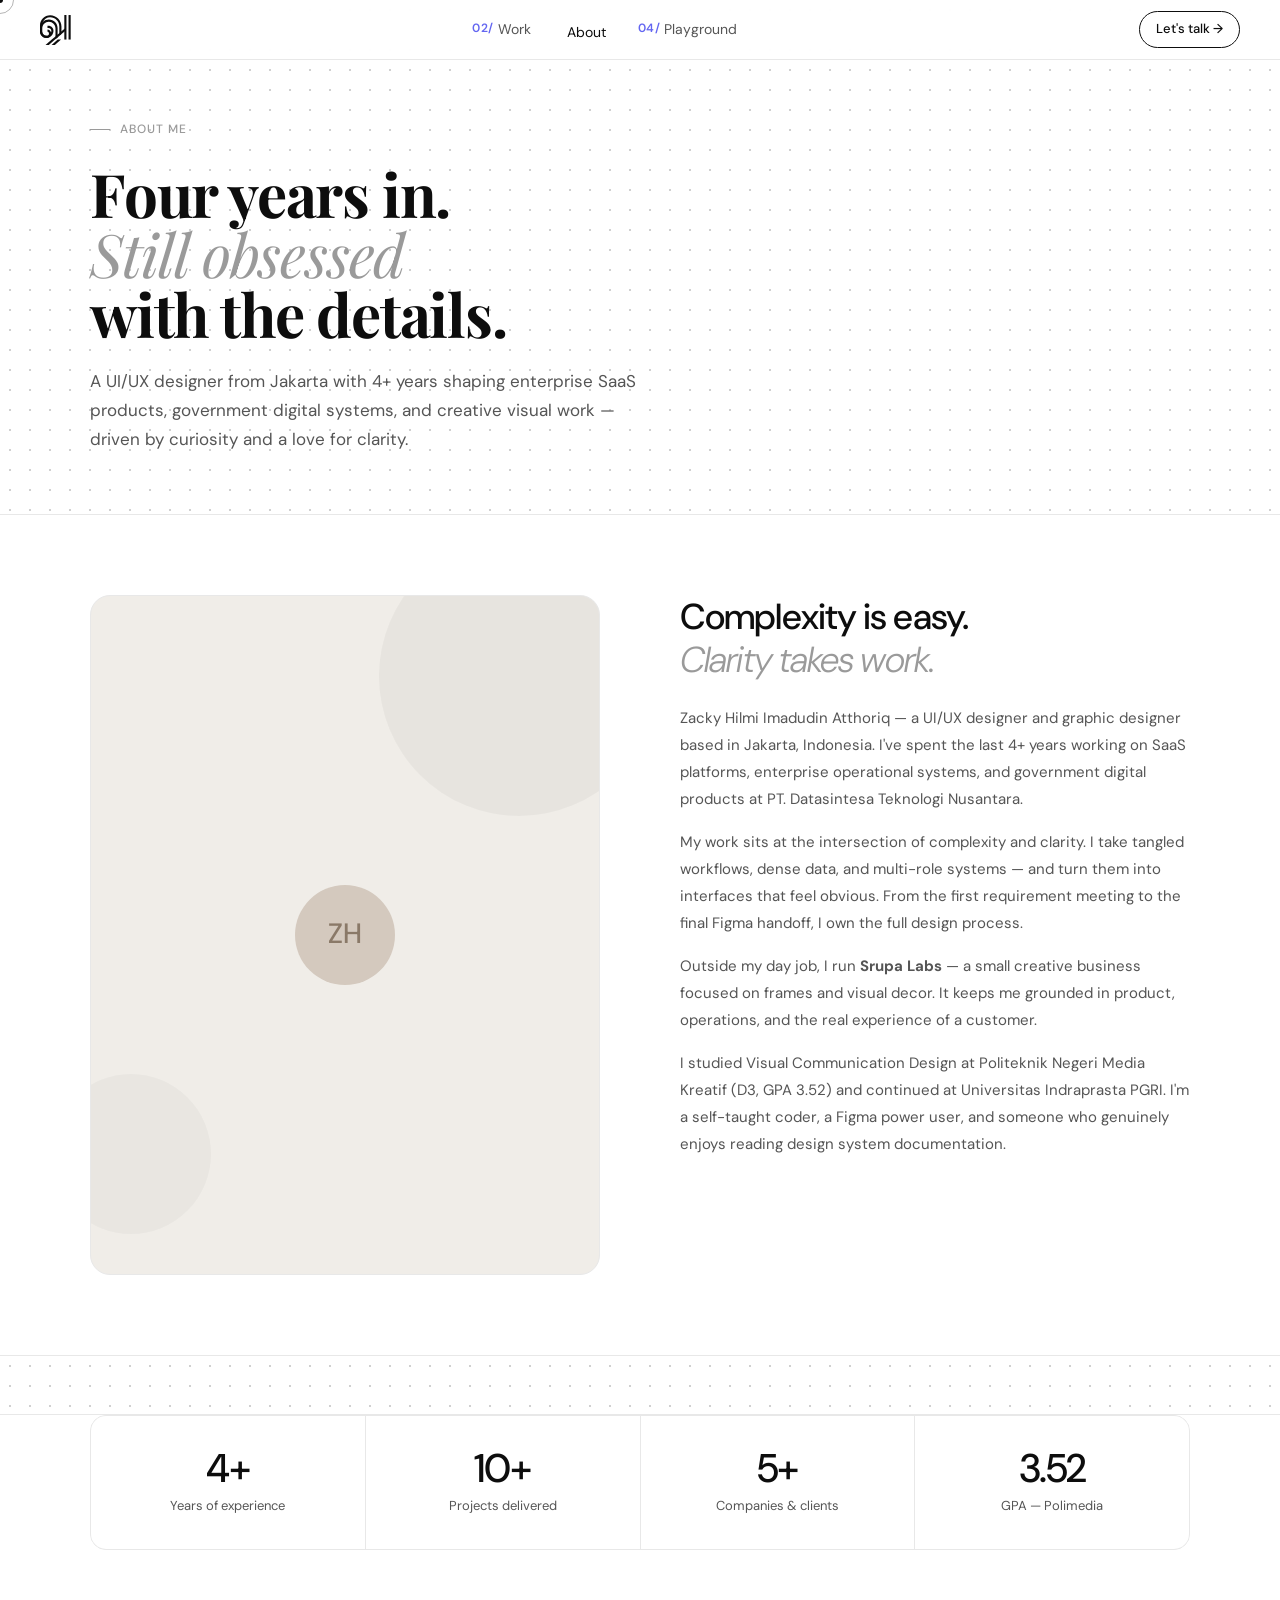
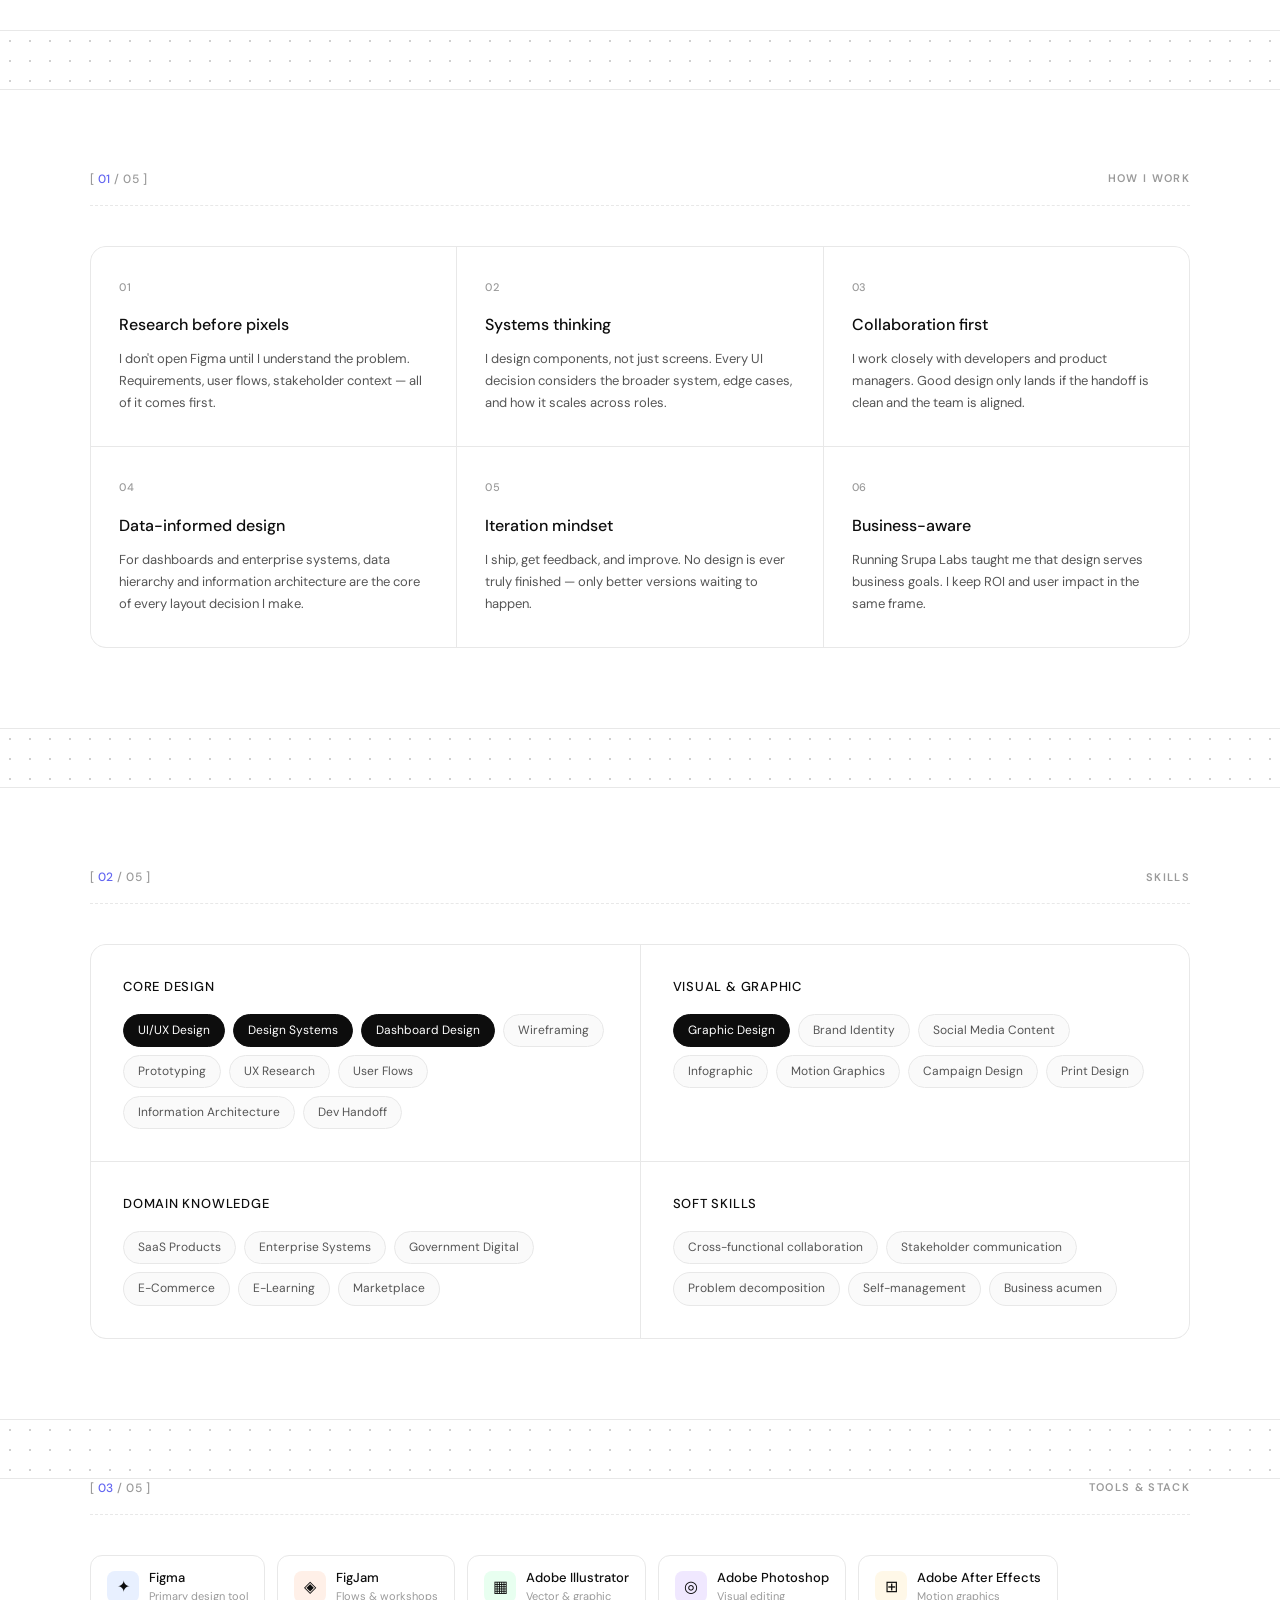
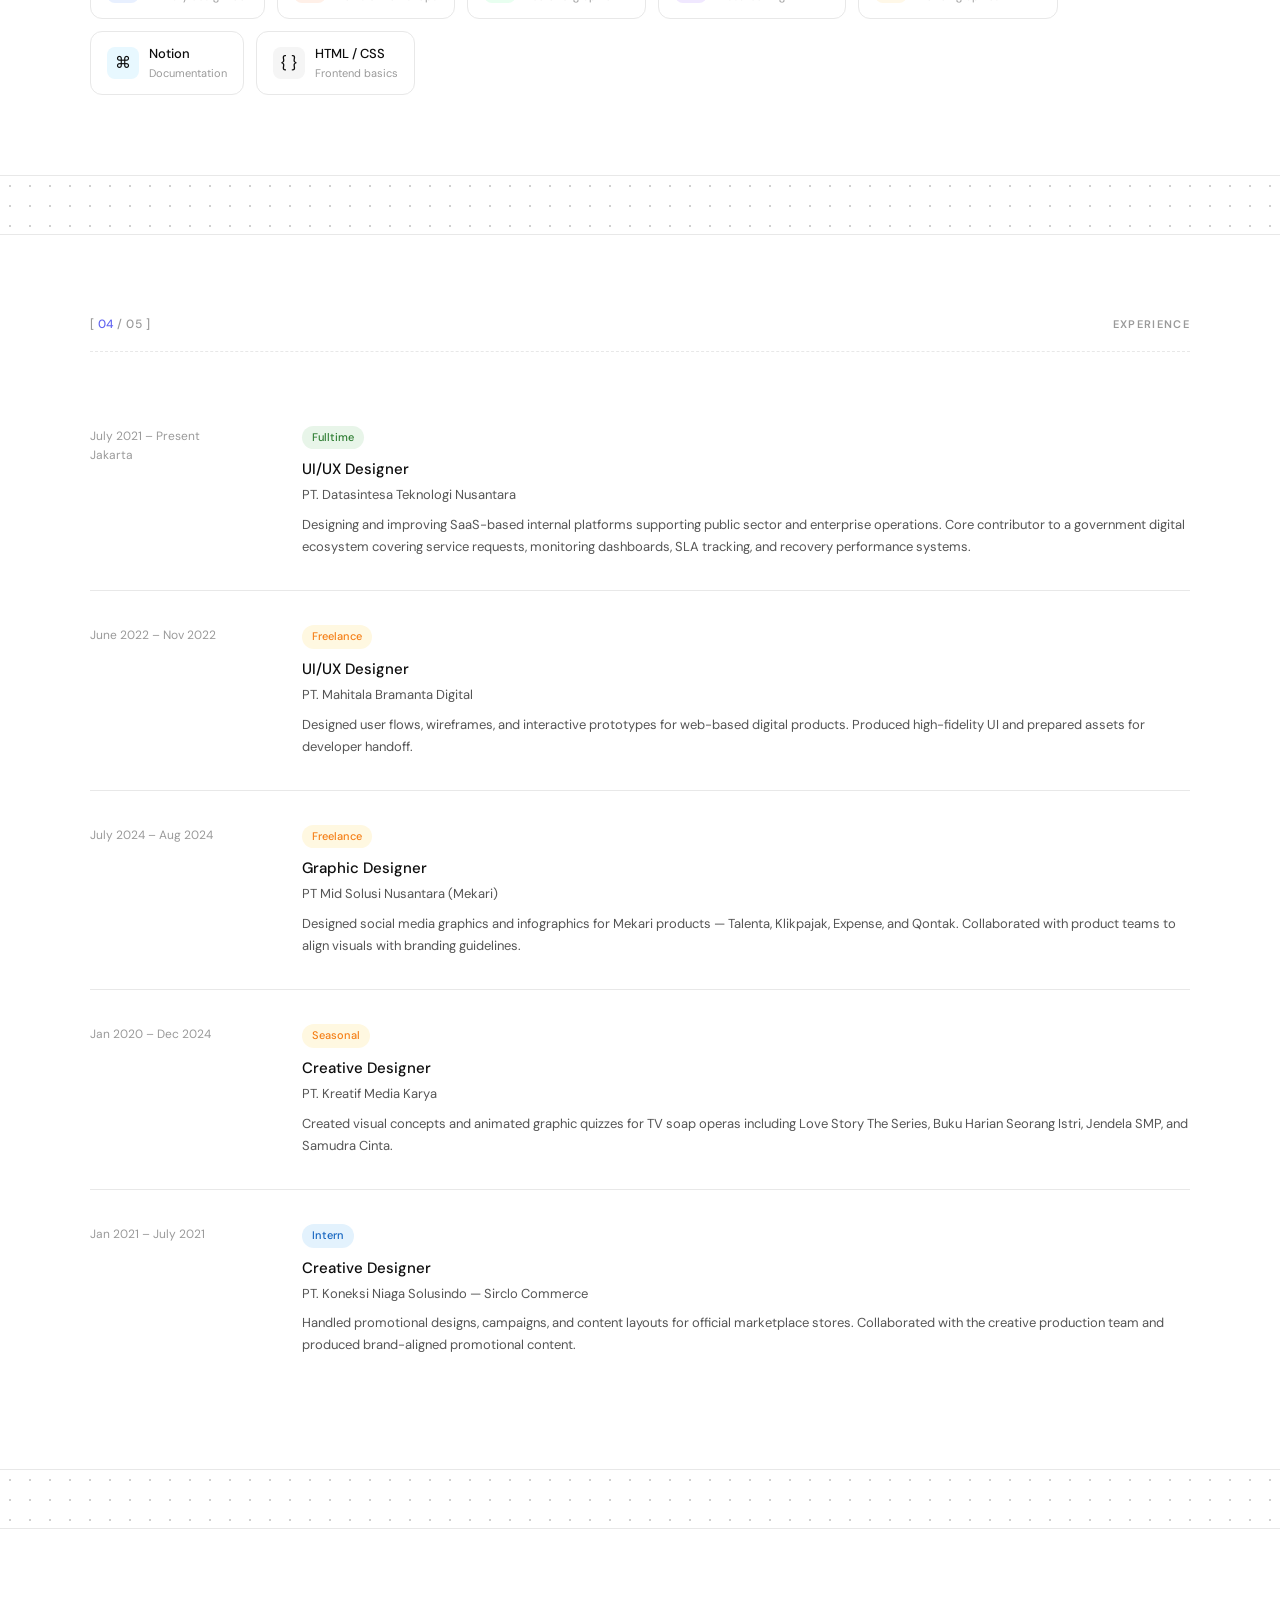
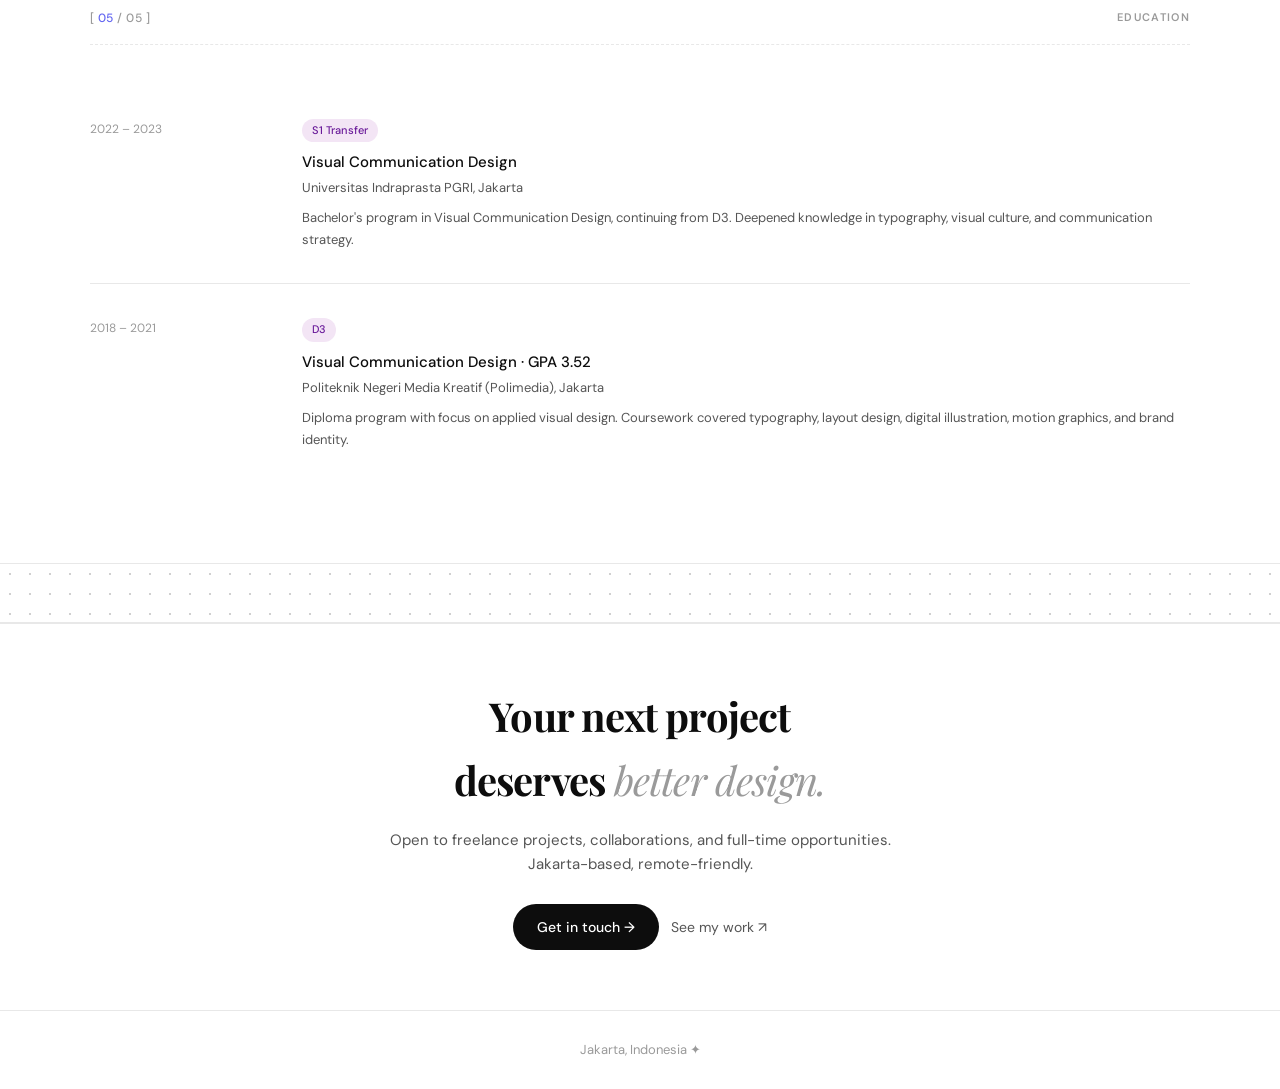
==== commit b9db8477: "Update about.html" ====
--- a/about.html
+++ b/about.html
@@ -33,7 +33,9 @@
   .nav-logo:hover { opacity: 0.65; }
   .nav-logo-svg { display: block; height: 30px; width: auto; color: var(--black); }
   .nav-links { display: flex; gap: 32px; list-style: none; }
-  .nav-links a { font-size: 14px; color: var(--gray-600); text-decoration: none; transition: color 0.2s; }
+  .nav-links a { font-size: 14px; color: var(--gray-600); text-decoration: none; transition: color 0.2s; display: inline-flex; align-items: center; gap: 4px; }
+
+.nav-links a::before { content: attr(data-num); font-size: 12px; font-weight: 600; color: #6366f1; letter-spacing: 0.04em; }
   .nav-links a:hover, .nav-links a.active { color: var(--black); }
   .nav-cta { font-size: 13px; font-weight: 500; color: var(--black); text-decoration: none; border: 1px solid var(--black); padding: 7px 16px; border-radius: 20px; transition: background 0.2s, color 0.2s; }
   .nav-cta:hover { background: var(--black); color: var(--white); }
@@ -261,18 +263,18 @@
 <nav id="main-nav">
   <a href="index.html" class="nav-logo"><svg class="nav-logo-svg" width="80" height="78" viewBox="0 0 150 146" fill="none" xmlns="http://www.w3.org/2000/svg"><path d="M104.589 55.7563L104.589 93.1074L97.6854 99.0081H94.1745L94.1745 55.7563C94.1745 31.18 74.2008 11.2358 49.654 11.2358C34.2828 11.2358 20.9768 20.1163 14.5451 33.0388L14.5156 33.0683C11.9193 38.2903 10.4442 44.191 10.4442 50.4162L10.4442 80.6866C10.4442 92.1043 19.7377 101.427 31.1555 101.427C33.1027 101.427 35.0204 101.191 36.8496 100.749C36.8791 100.749 36.8791 100.719 36.8791 100.719C44.6385 98.8606 50.9522 93.196 53.7255 85.8201V85.7906C54.7581 83.1353 55.3187 80.244 55.3187 77.2347C55.3187 69.2688 48.8279 62.7781 40.8621 62.7781H36.4366V52.3634H40.8621C54.5811 52.3634 65.7333 63.5157 65.7333 77.2347C65.7333 93.314 54.6991 106.885 39.7704 110.75C39.7409 110.75 39.7114 110.78 39.6524 110.78C39.6229 110.78 39.6229 110.78 39.6229 110.78C36.9086 111.458 34.0763 111.842 31.126 111.842C13.9846 111.842 0 97.887 0 80.7161L0 50.4162C0 23.0666 22.2455 0.821167 49.595 0.821167C79.9539 0.821167 104.589 25.4564 104.589 55.7563Z" fill="currentColor"/><path d="M85.8356 64.4648L85.8356 109.103L79.3744 114.62H75.4504L75.4504 64.4648C75.4504 46.7924 61.0823 32.3948 43.4099 32.3948C25.2653 32.3948 10.4842 47.1759 10.4842 65.3499L10.4842 80.6621C10.4842 92.0799 19.7777 101.403 31.1955 101.403H33.2017C34.4999 101.403 35.7685 101.167 36.9191 100.695C40.7841 99.1902 43.5279 95.4433 43.5279 91.0473V88.097C43.5279 84.2025 40.371 81.0457 36.4766 81.0457V70.631C45.3276 70.631 52.6444 77.2398 53.7655 85.7957C53.8835 86.5333 53.9425 87.3299 53.9425 88.097V91.0473C53.9425 100.193 48.0419 107.953 39.8105 110.726C39.781 110.726 39.7515 110.756 39.6925 110.756C37.6567 111.434 35.444 111.818 33.1722 111.818H31.166C14.0246 111.818 0.0400391 97.8626 0.0400391 80.6916L0.0400391 65.3794C0.0400391 52.5455 5.64566 41.0392 14.4966 33.0733C22.1675 26.1696 32.2871 22.0096 43.3804 22.0096C66.7765 22.0096 85.8356 41.0392 85.8356 64.4648Z" fill="currentColor"/><path d="M127.111 73.8666L118.526 81.1834L104.571 93.1027L97.6668 99.0034L85.8359 109.093L85.4524 109.418L73.2676 119.833L42.8792 145.766H26.8589L57.2473 119.833L69.4616 109.418L75.4213 104.314L85.8359 95.4335L94.1559 88.3232L104.571 79.4427L118.526 67.5234L120.355 65.9597L127.111 73.8666Z" fill="currentColor"/><path d="M102.687 119.835L72.2986 145.769H56.2783L86.6667 119.835H102.687Z" fill="currentColor"/><path d="M128.959 0L118.544 0L118.544 119.547H128.959V0Z" fill="currentColor"/><path d="M149.565 0.00222778L139.15 0.00222778V119.55H149.565V0.00222778Z" fill="currentColor"/></svg></a>
   <ul class="nav-links">
-    <li><a href="work.html">Work</a></li>
+    <li><a href="work.html" data-num="02/">Work</a></li>
     <li><a href="about.html" class="active">About</a></li>
-    <li><a href="playground.html">Playground</a></li>
+    <li><a href="playground.html" data-num="04/">Playground</a></li>
   </ul>
   <a href="mailto:zackyhilmi.zh@gmail.com" class="nav-cta">Let's talk →</a>
   <button class="nav-menu-btn" id="mMenuBtn" aria-label="Menu"><span></span><span></span><span></span></button>
 </nav>
 <div id="mOverlay" class="mobile-nav-overlay"></div>
 <div id="mDrawer" class="mobile-nav-drawer" role="navigation" aria-label="Mobile menu">
-    <a href="work.html">Work</a>
+    <a href="work.html" data-num="02/">Work</a>
     <a href="about.html" class="active">About</a>
-    <a href="playground.html">Playground</a>
+    <a href="playground.html" data-num="04/">Playground</a>
     <a href="mailto:zackyhilmi.zh@gmail.com" style="font-size:14px;color:var(--gray-400);border-bottom:none;padding-top:24px;margin-top:auto;">zackyhilmi.zh@gmail.com</a>
 </div>
 
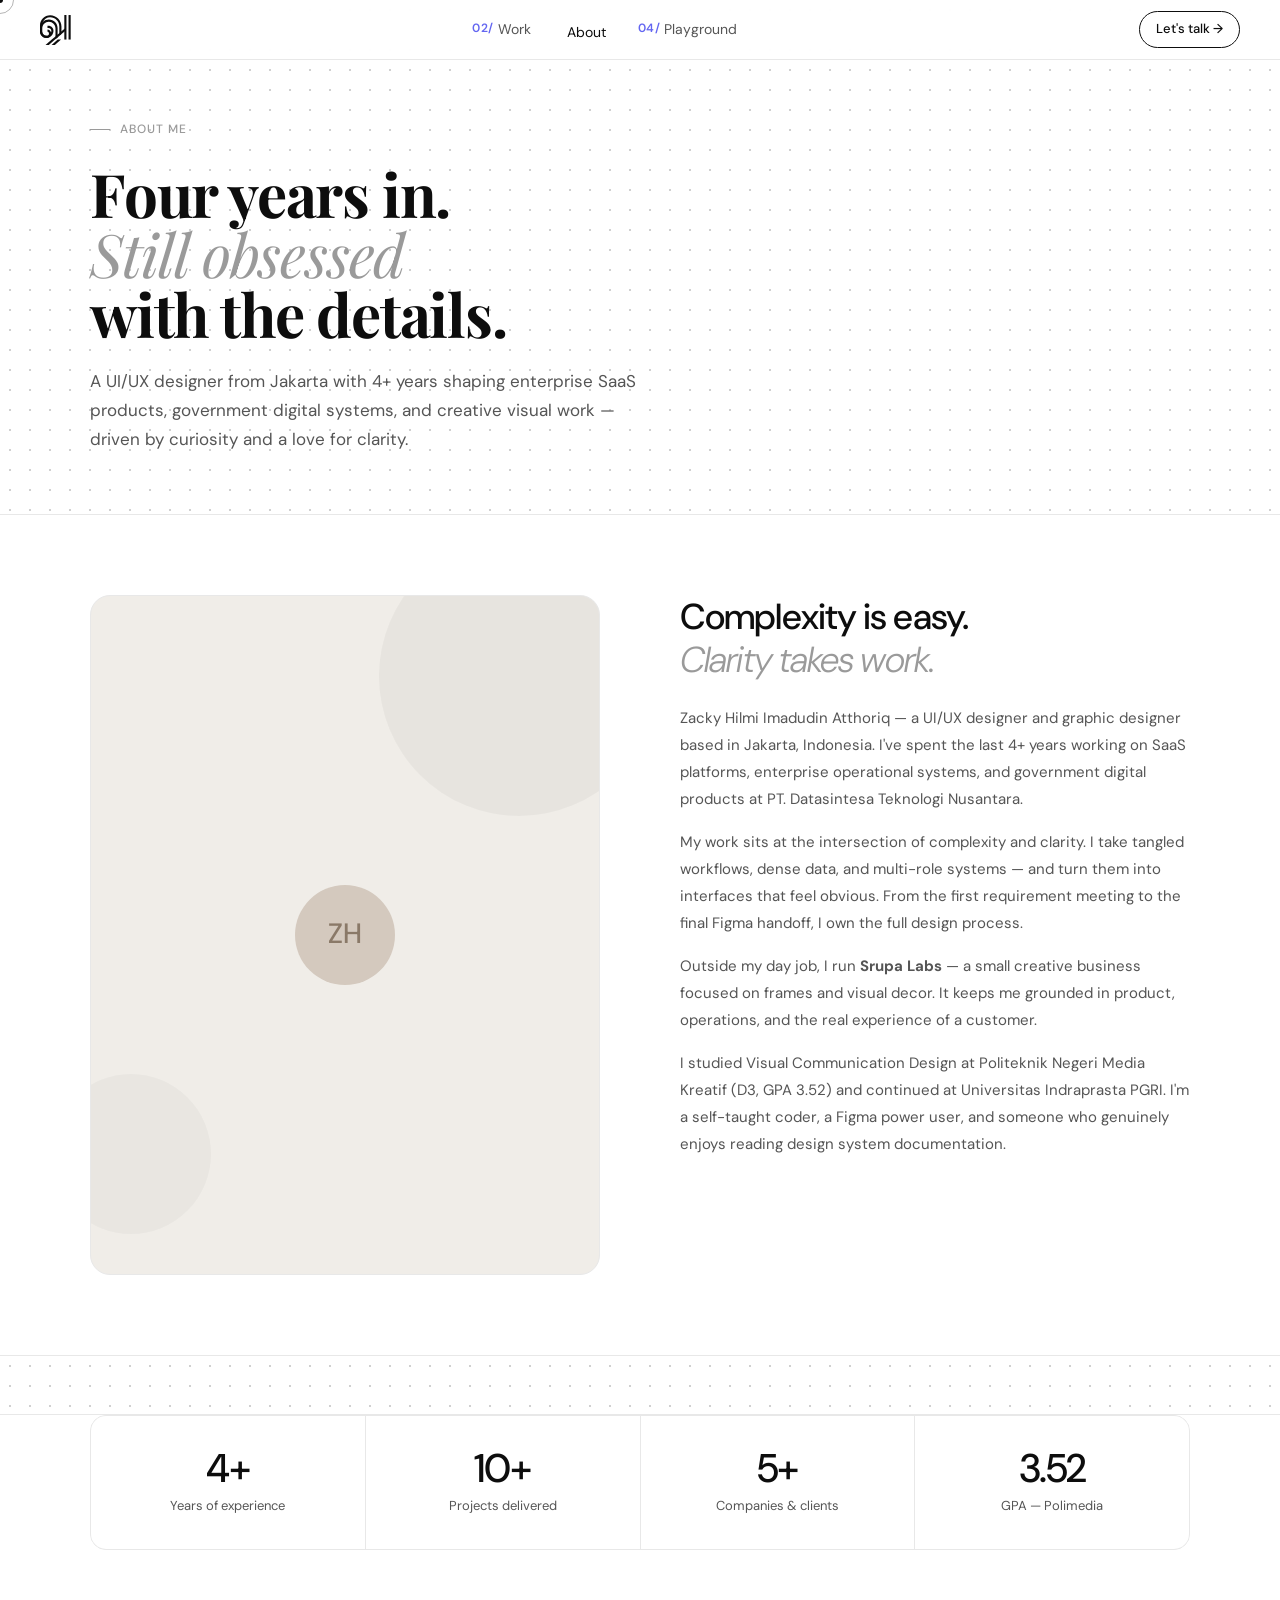
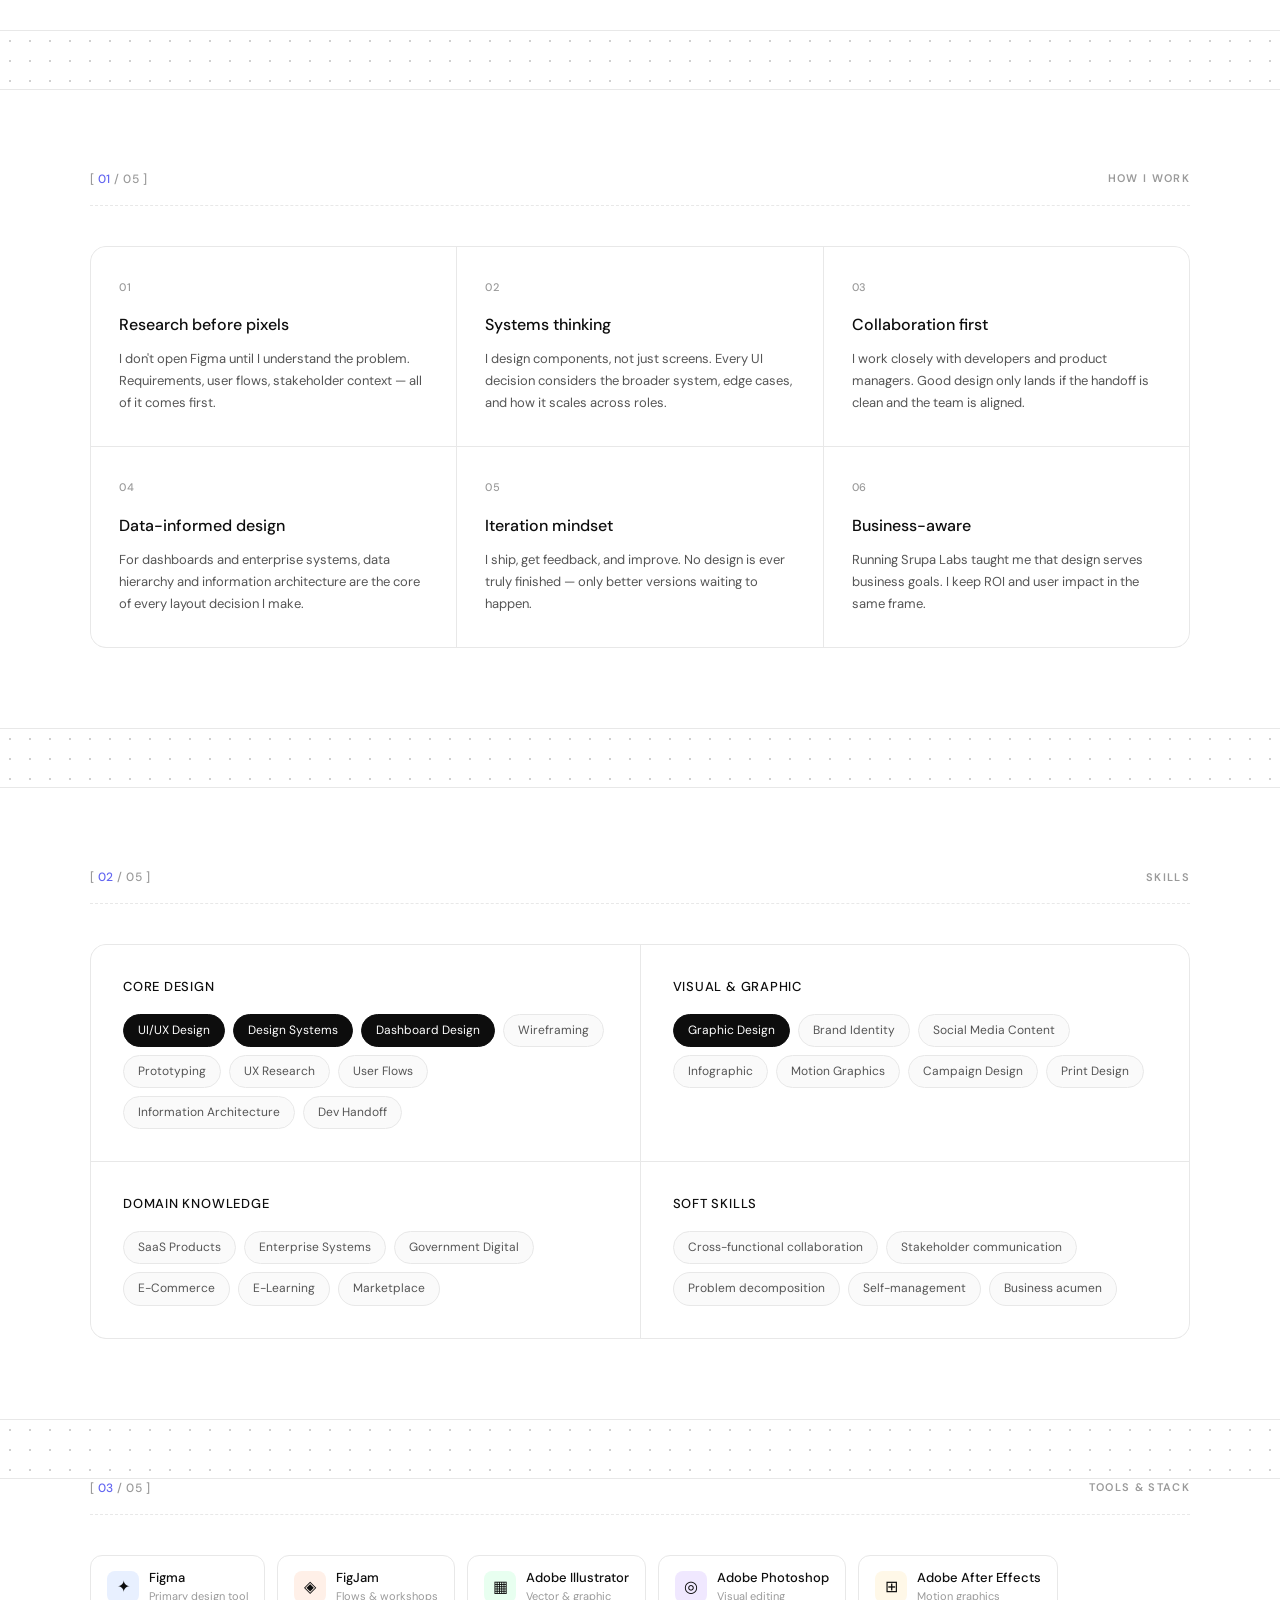
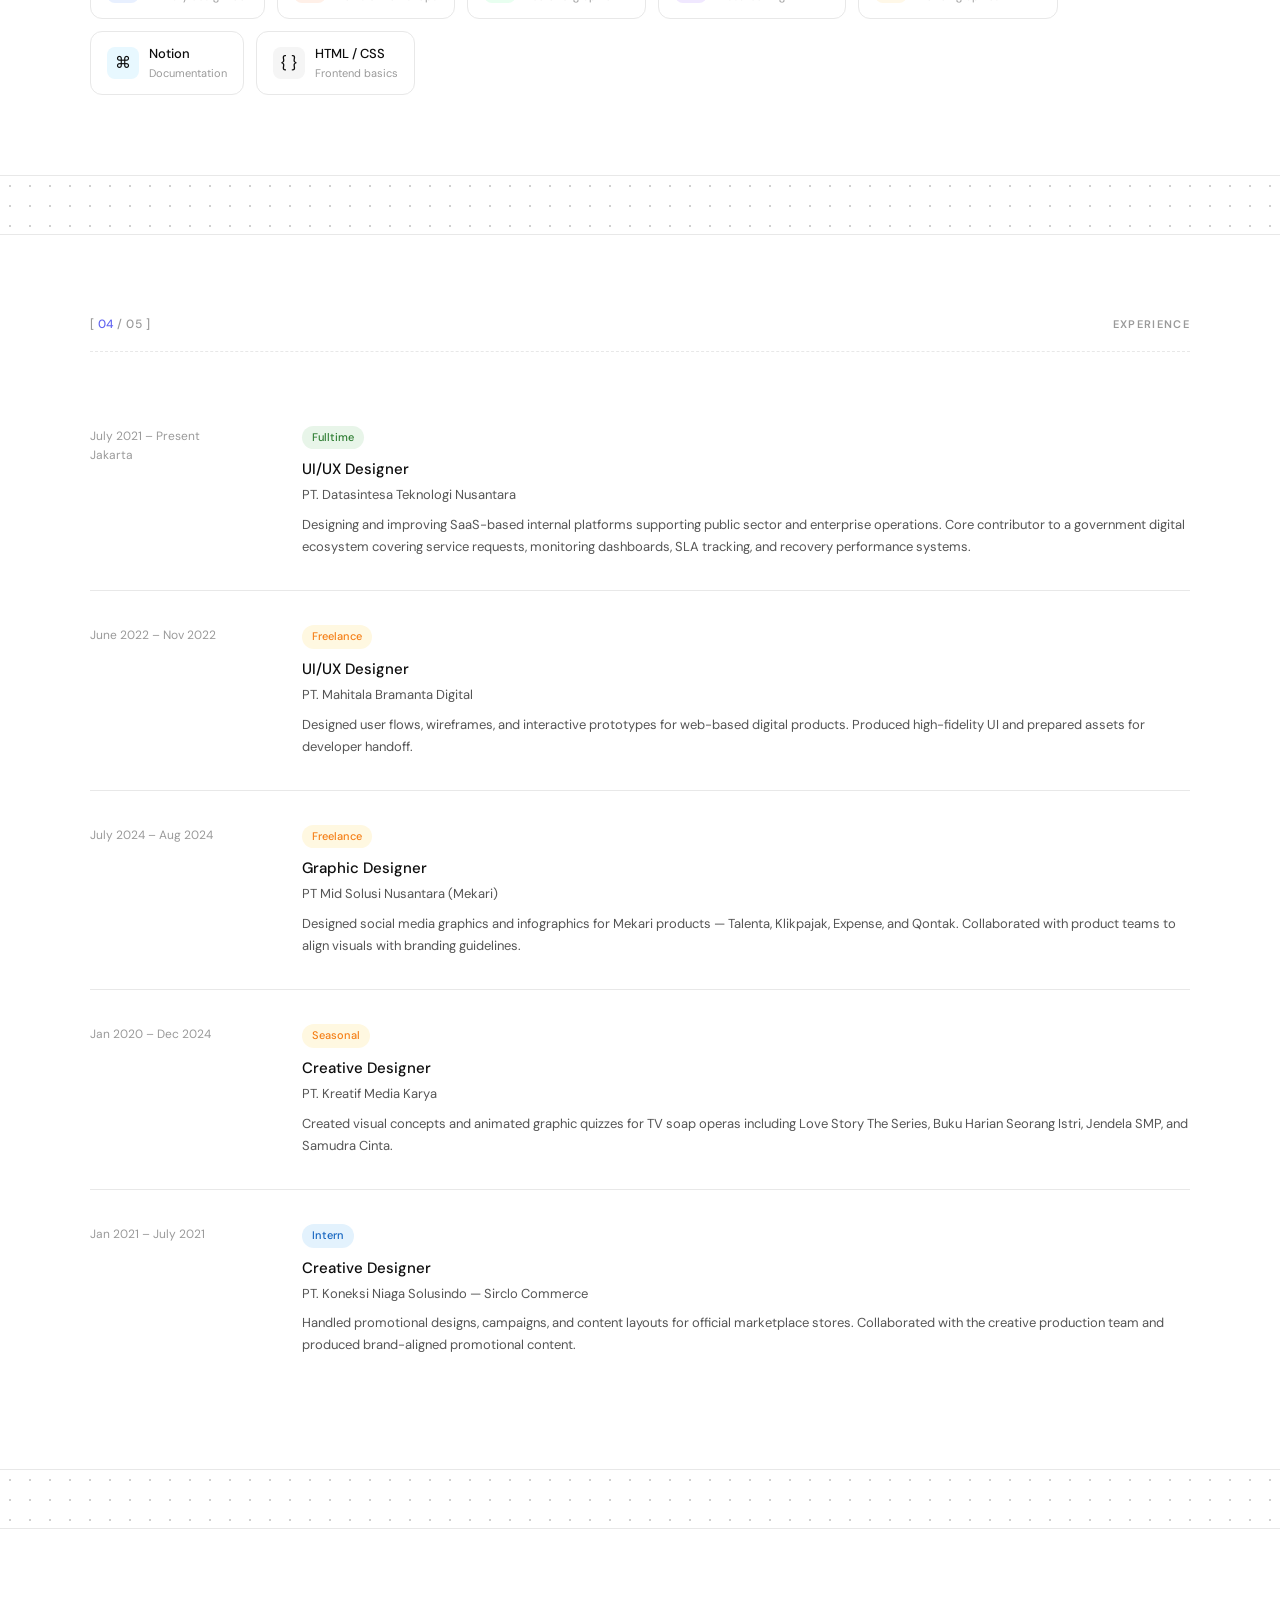
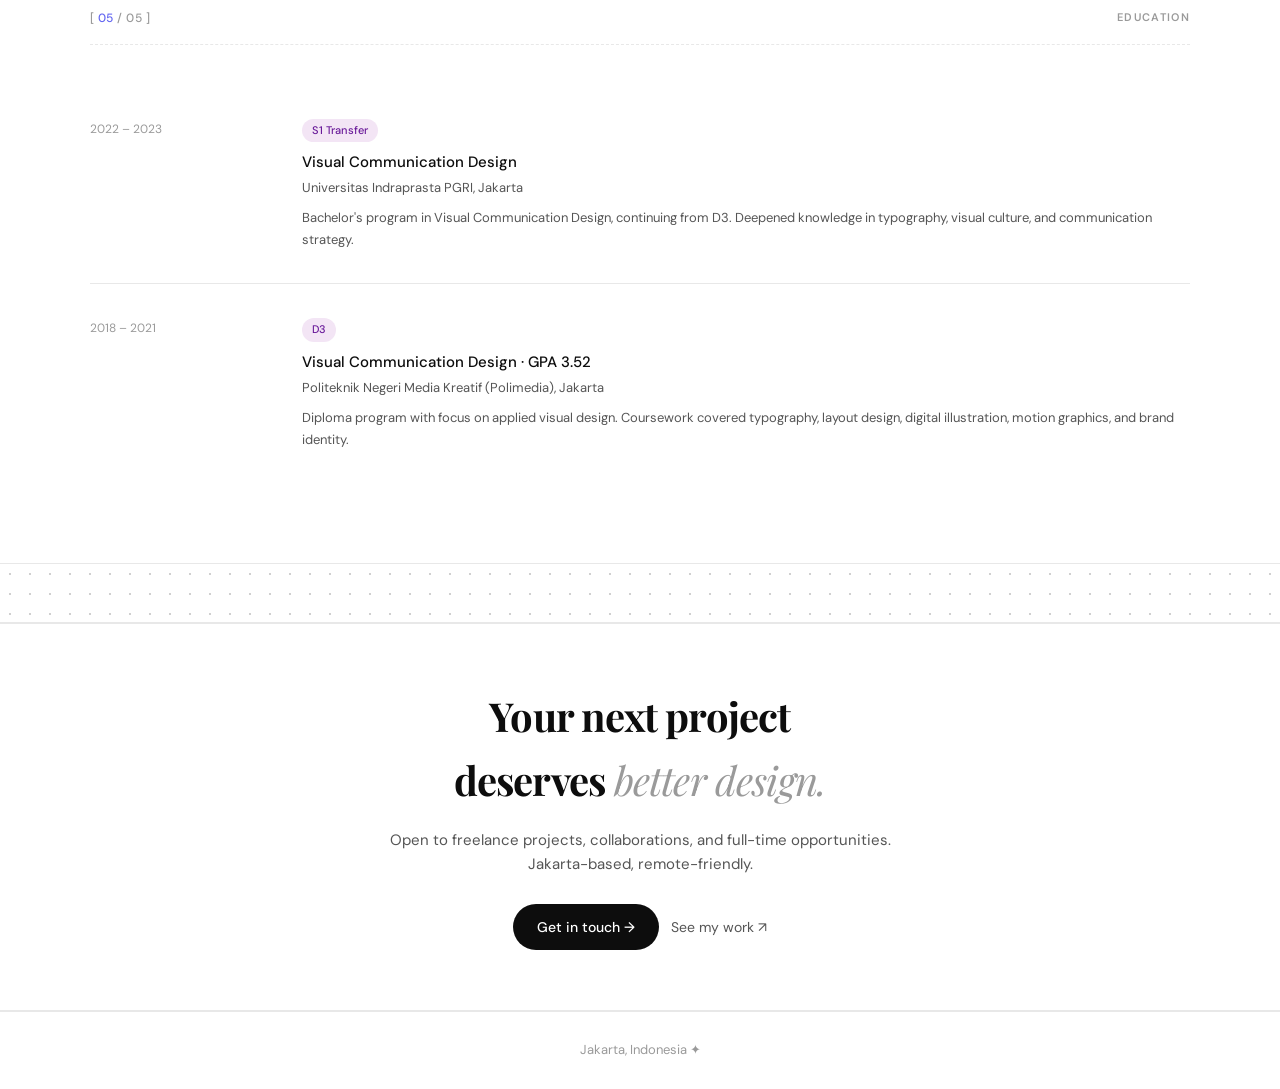
==== commit 6b4f6e0c: "Enhance SEO with additional meta tags Added meta tags for SEO and social sharing." ====
--- a/about.html
+++ b/about.html
@@ -4,6 +4,15 @@
 <meta charset="UTF-8">
 <meta name="viewport" content="width=device-width, initial-scale=1.0">
 <title>About — Zacky Hilmi</title>
+  <meta name="description" content="About Zacky Hilmi — UI/UX Designer specializing in dashboards, monitoring systems, and enterprise interfaces.">
+  <meta property="og:title" content="About — Zacky Hilmi">
+  <meta property="og:description" content="Background, skills, and experience of a UI/UX designer with 5+ years in enterprise and government digital products.">
+  <meta property="og:url" content="https://zackyhilmi.com/about.html">
+  <meta property="og:type" content="website">
+  <meta property="og:image" content="og-cover.png">
+  <meta property="og:image:width" content="1200">
+  <meta property="og:image:height" content="630">
+  <meta name="twitter:card" content="summary_large_image">
 <link rel="preconnect" href="https://fonts.googleapis.com">
 <link rel="preconnect" href="https://fonts.gstatic.com" crossorigin>
 <link href="https://fonts.googleapis.com/css2?family=Playfair+Display:ital,wght@0,600;0,700;0,800;1,400;1,600&family=DM+Sans:ital,opsz,wght@0,9..40,300;0,9..40,400;0,9..40,500;1,9..40,300&display=swap" rel="stylesheet">
@@ -27,7 +36,9 @@
     padding: 0 40px; height: 60px;
     background: rgba(255,255,255,0.9); backdrop-filter: blur(12px);
     border-bottom: 0.5px solid var(--line);
-  }
+    transition: box-shadow 0.3s;
+  }
+  nav.scrolled { box-shadow: 0 1px 24px rgba(0,0,0,0.06); }
   
   .nav-logo { display: flex; align-items: center; text-decoration: none; color: var(--black); transition: opacity 0.2s; }
   .nav-logo:hover { opacity: 0.65; }
@@ -37,8 +48,19 @@
 
 .nav-links a::before { content: attr(data-num); font-size: 12px; font-weight: 600; color: #6366f1; letter-spacing: 0.04em; }
   .nav-links a:hover, .nav-links a.active { color: var(--black); }
-  .nav-cta { font-size: 13px; font-weight: 500; color: var(--black); text-decoration: none; border: 1px solid var(--black); padding: 7px 16px; border-radius: 20px; transition: background 0.2s, color 0.2s; }
-  .nav-cta:hover { background: var(--black); color: var(--white); }
+  .nav-cta {
+    font-size: 13px; font-weight: 500; color: var(--black); text-decoration: none;
+    border: 1px solid var(--black); padding: 7px 16px; border-radius: 20px;
+    transition: color 0.2s;
+    position: relative; overflow: hidden;
+  }
+  .nav-cta::after {
+    content: ''; position: absolute; inset: 0; background: var(--black);
+    transform: translateY(101%); transition: transform 0.25s cubic-bezier(.4,0,.2,1);
+    z-index: -1;
+  }
+  .nav-cta:hover { color: var(--white); }
+  .nav-cta:hover::after { transform: translateY(0); }
 
   .hatch-section {
     background-image: radial-gradient(circle, #d0d0d0 1px, transparent 1px);
@@ -165,7 +187,7 @@
   .btn-secondary:hover { color: var(--black); }
 
   /* FOOTER */
-  footer { border-top: 0.5px solid rgba(255,255,255,0.08); padding: 28px 40px; display: flex; align-items: center; justify-content: center; }
+  footer { border-top: 0.5px solid var(--line); padding: 28px 40px; display: flex; align-items: center; justify-content: center; }
   .footer-name { font-size: 14px; font-weight: 500; color: var(--black); }
   .footer-copy { font-size: 13px; color: var(--gray-400); }
   .footer-links { display: flex; gap: 24px; list-style: none; }
@@ -209,6 +231,11 @@
     background: rgba(0,0,0,0.18); z-index: 140;
   }
   .mobile-nav-overlay.open { display: block; }
+
+  @media (max-width: 1024px) {
+    .about-intro-grid { gap: 40px; }
+    .traits-grid { grid-template-columns: 1fr 1fr; }
+  }
 
   @media (max-width: 768px) {
     nav { padding: 0 20px; }
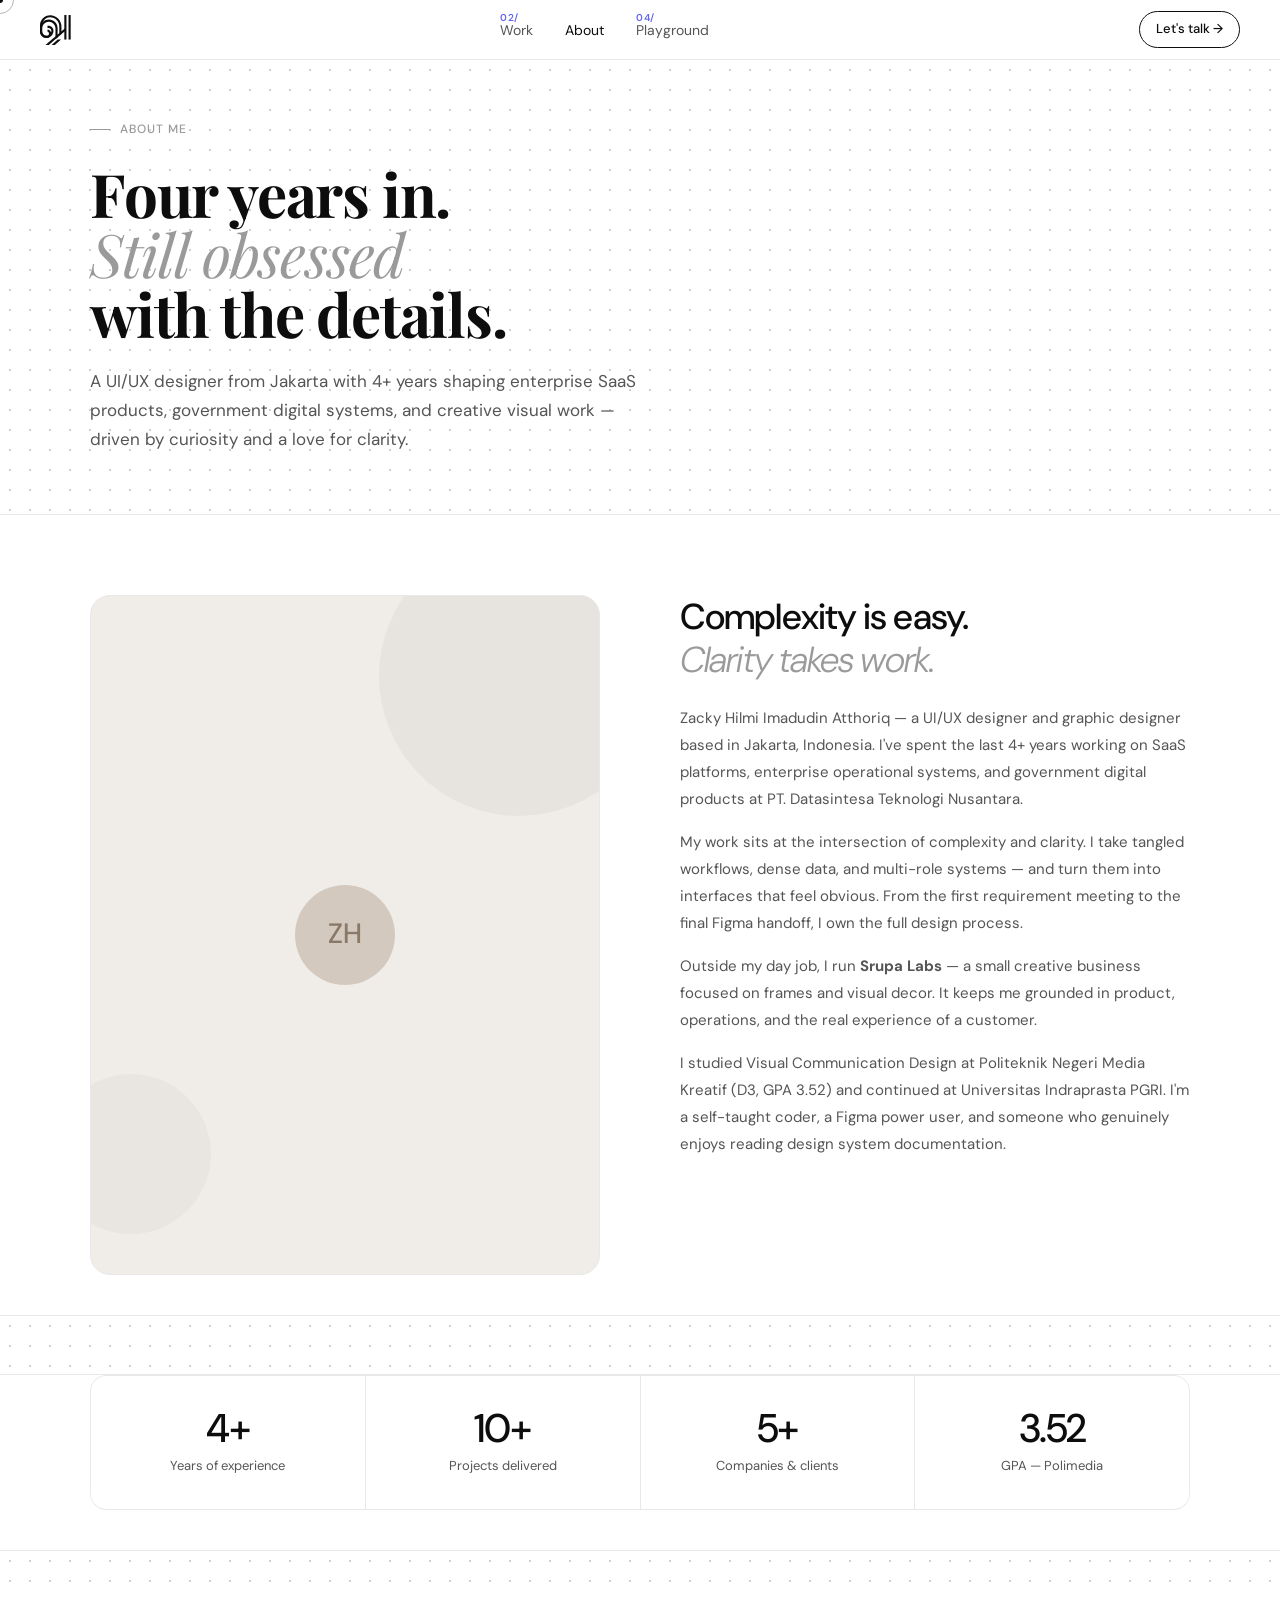
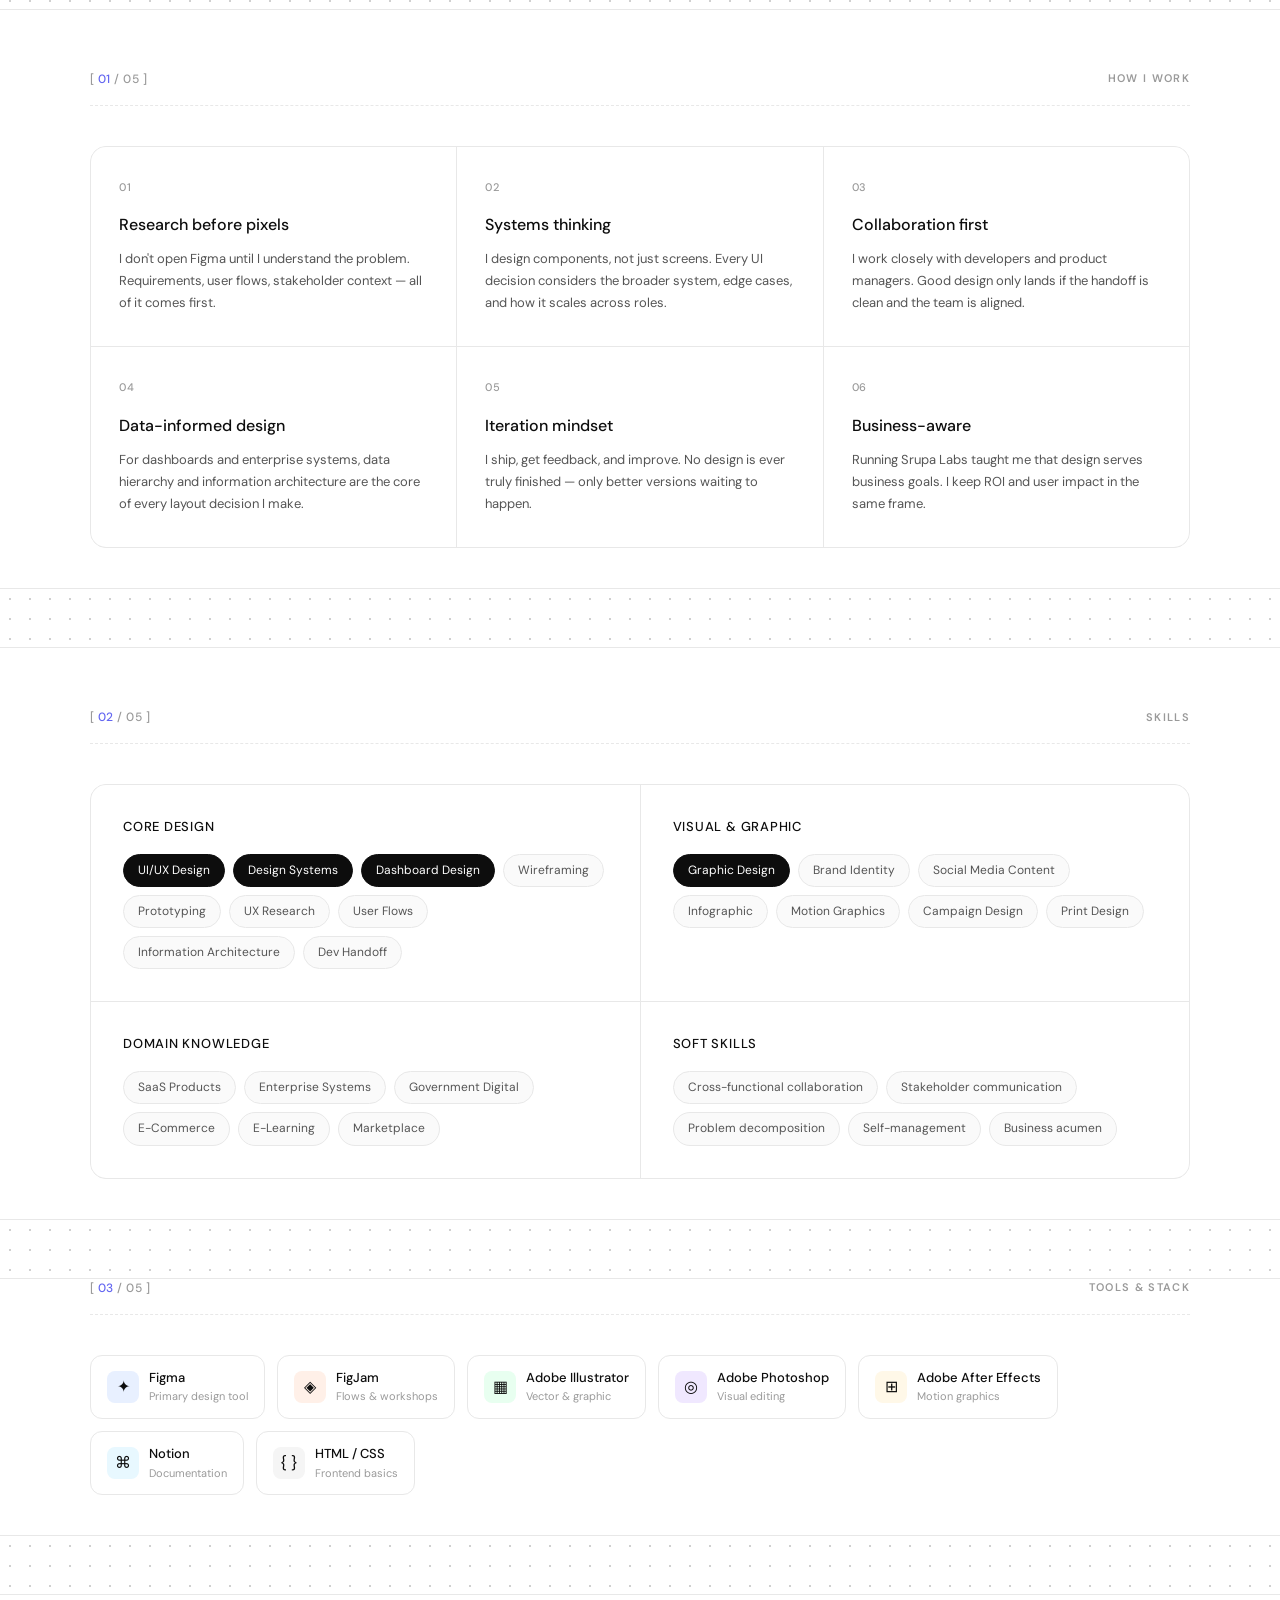
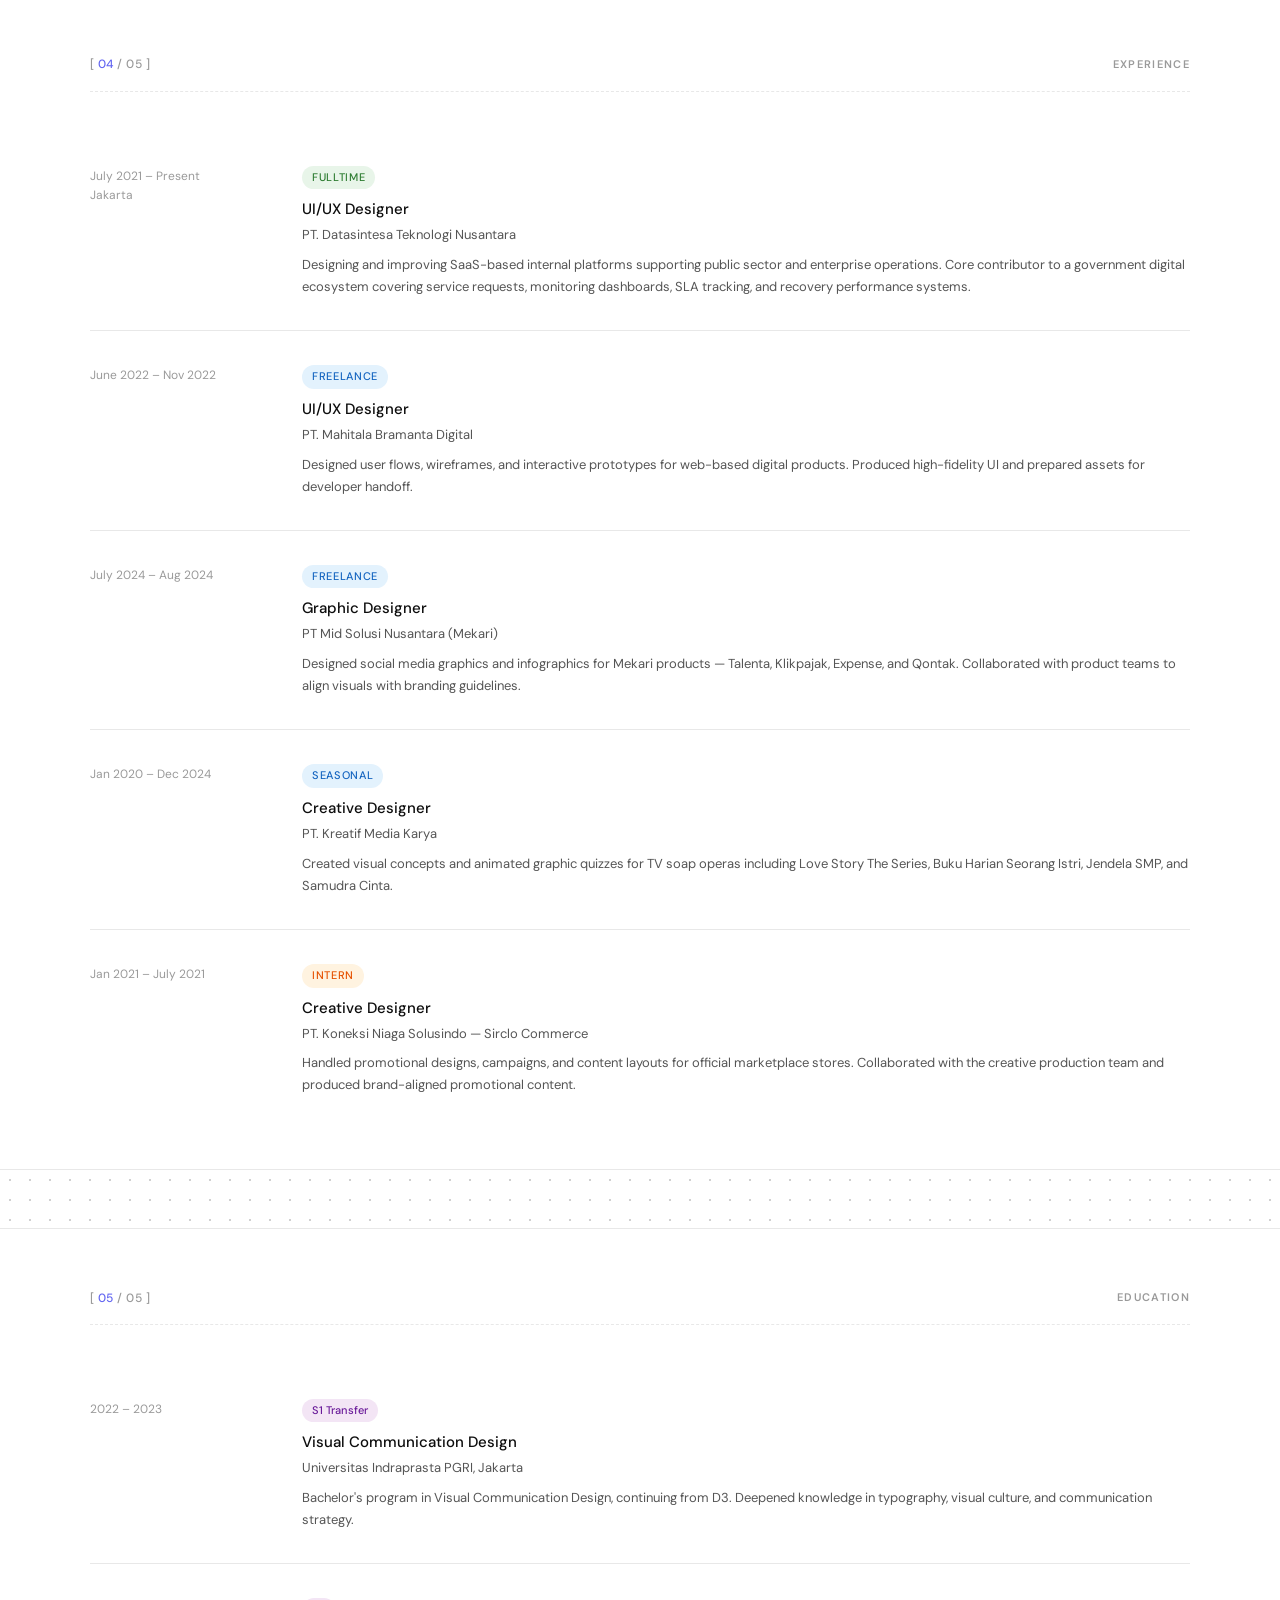
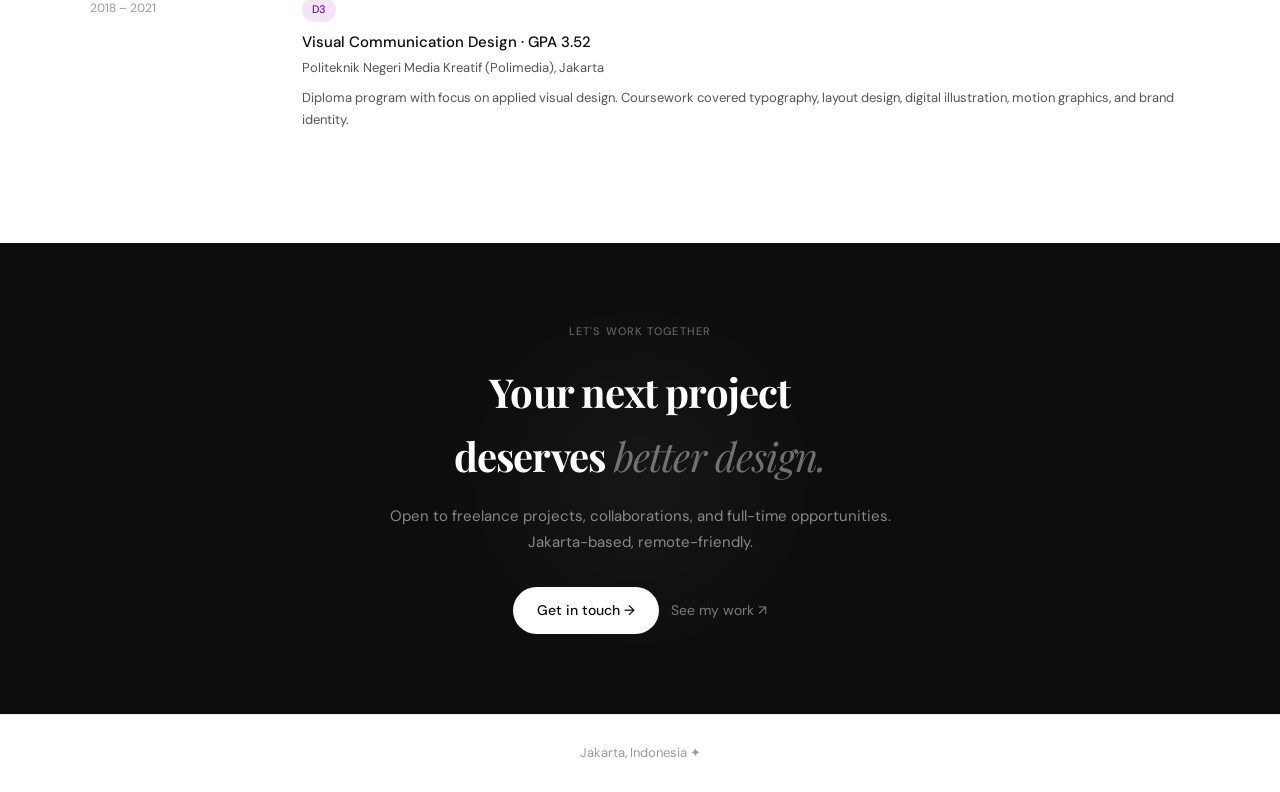
==== commit 6c5b0290: "Refactor about.html styles and update CTA Refactor styles and update CTA section for consistency." ====
--- a/about.html
+++ b/about.html
@@ -16,121 +16,19 @@
 <link rel="preconnect" href="https://fonts.googleapis.com">
 <link rel="preconnect" href="https://fonts.gstatic.com" crossorigin>
 <link href="https://fonts.googleapis.com/css2?family=Playfair+Display:ital,wght@0,600;0,700;0,800;1,400;1,600&family=DM+Sans:ital,opsz,wght@0,9..40,300;0,9..40,400;0,9..40,500;1,9..40,300&display=swap" rel="stylesheet">
+<link rel="stylesheet" href="shared.css">
 <style>
-  *, *::before, *::after { box-sizing: border-box; margin: 0; padding: 0; }
-  :root {
-    --white: #ffffff; --black: #0d0d0d; --gray-50: #fafafa;
-    --gray-100: #f5f5f5; --gray-200: #e8e8e8; --gray-400: #9a9a9a;
-    --gray-600: #555555; --gray-800: #1e1e1e; --line: #e8e8e8;
-    --hatch: #e9ecee; 
-    --font: 'DM Sans', -apple-system, sans-serif;
-    --display: 'Playfair Display', Georgia, serif;
-  }
-  html { scroll-behavior: smooth; }
-  body { font-family: var(--font); background: var(--white); color: var(--black); font-size: 15px; line-height: 1.6; overflow-x: hidden; }
-
-  /* NAV */
-  nav {
-    position: fixed; top: 0; left: 0; right: 0; z-index: 100;
-    display: flex; align-items: center; justify-content: space-between;
-    padding: 0 40px; height: 60px;
-    background: rgba(255,255,255,0.9); backdrop-filter: blur(12px);
-    border-bottom: 0.5px solid var(--line);
-    transition: box-shadow 0.3s;
-  }
-  nav.scrolled { box-shadow: 0 1px 24px rgba(0,0,0,0.06); }
-  
-  .nav-logo { display: flex; align-items: center; text-decoration: none; color: var(--black); transition: opacity 0.2s; }
-  .nav-logo:hover { opacity: 0.65; }
-  .nav-logo-svg { display: block; height: 30px; width: auto; color: var(--black); }
-  .nav-links { display: flex; gap: 32px; list-style: none; }
-  .nav-links a { font-size: 14px; color: var(--gray-600); text-decoration: none; transition: color 0.2s; display: inline-flex; align-items: center; gap: 4px; }
-
-.nav-links a::before { content: attr(data-num); font-size: 12px; font-weight: 600; color: #6366f1; letter-spacing: 0.04em; }
-  .nav-links a:hover, .nav-links a.active { color: var(--black); }
-  .nav-cta {
-    font-size: 13px; font-weight: 500; color: var(--black); text-decoration: none;
-    border: 1px solid var(--black); padding: 7px 16px; border-radius: 20px;
-    transition: color 0.2s;
-    position: relative; overflow: hidden;
-  }
-  .nav-cta::after {
-    content: ''; position: absolute; inset: 0; background: var(--black);
-    transform: translateY(101%); transition: transform 0.25s cubic-bezier(.4,0,.2,1);
-    z-index: -1;
-  }
-  .nav-cta:hover { color: var(--white); }
-  .nav-cta:hover::after { transform: translateY(0); }
-
-  .hatch-section {
-    background-image: radial-gradient(circle, #d0d0d0 1px, transparent 1px);
-    background-size: 20px 20px;
-    background-color: var(--white);
-  }
-
-  /* ── SECTION DIVIDER ── */
-  .section-divider {
-    width: 100%;
-    height: 60px;
-    background-image: radial-gradient(circle, #d0d0d0 1px, transparent 1px);
-    background-size: 20px 20px;
-    background-color: var(--white);
-    border-top: 0.5px solid var(--line);
-    border-bottom: 0.5px solid var(--line);
-  }
-
-  /* PAGE HERO */
-  .page-hero {
-    padding: 120px 40px 60px;
-    border-bottom: 0.5px solid var(--line);
-  }
-  .page-hero-inner { max-width: 1100px; margin: 0 auto; }
-  .page-label { font-size: 12px; font-weight: 500; letter-spacing: 0.08em; text-transform: uppercase; color: var(--gray-400); margin-bottom: 24px; display: flex; align-items: center; gap: 10px; }
-  .page-label::before { content: ''; display: inline-block; width: 20px; height: 1px; background: var(--gray-400); }
-  .page-hero h1 { font-size: 60px; font-weight: 700; letter-spacing: -0.02em; line-height: 1.0; margin-bottom: 24px; font-family: var(--display); }
-  .page-hero h1 em { font-style: italic; font-weight: 400; color: var(--gray-400); }
-  .page-hero-sub { font-size: 17px; color: var(--gray-600); line-height: 1.7; max-width: 560px; }
-
-  section { padding: 80px 40px; }
-  .section-inner { max-width: 1100px; margin: 0 auto; }
-  .section-label { font-size: 12px; font-weight: 500; letter-spacing: 0.08em; text-transform: uppercase; color: var(--gray-400); margin-bottom: 40px; display: flex; align-items: center; gap: 10px; }
-  .section-label::before { content: ''; display: inline-block; width: 20px; height: 1px; background: var(--gray-400); }
-
-  /* ── SECTION HEADER ── */
-
-  .section-header { display: flex; align-items: center; justify-content: space-between; margin-bottom: 16px; }
-
-  .section-counter { font-size: 12px; font-weight: 500; color: var(--gray-400); letter-spacing: 0.04em; }
-
-  .section-counter span { color: #6366f1; }
-
-  .section-tag { font-size: 11px; font-weight: 600; letter-spacing: 0.12em; text-transform: uppercase; color: var(--gray-400); }
-
-  .section-divider-dashed { width: 100%; border: none; border-top: 1.5px dashed var(--gray-200); margin-bottom: 40px; }
-
-  /* ABOUT INTRO */
+  /* ── ABOUT PAGE ── */
   .about-intro-grid { display: grid; grid-template-columns: 1fr 1fr; gap: 80px; align-items: start; }
-  .about-photo-placeholder {
-    aspect-ratio: 3/4; background: #f0ede8; border-radius: 20px;
-    display: flex; align-items: center; justify-content: center;
-    border: 0.5px solid var(--line); position: relative; overflow: hidden;
-  }
-  .about-photo-placeholder::before {
-    content: ''; position: absolute; top: -60px; right: -60px;
-    width: 280px; height: 280px; border-radius: 50%; background: rgba(0,0,0,0.04);
-  }
-  .about-photo-placeholder::after {
-    content: ''; position: absolute; bottom: 40px; left: -40px;
-    width: 160px; height: 160px; border-radius: 50%; background: rgba(0,0,0,0.03);
-  }
+  .about-photo-placeholder { aspect-ratio: 3/4; background: #f0ede8; border-radius: 20px; display: flex; align-items: center; justify-content: center; border: 0.5px solid var(--line); position: relative; overflow: hidden; }
+  .about-photo-placeholder::before { content: ''; position: absolute; top: -60px; right: -60px; width: 280px; height: 280px; border-radius: 50%; background: rgba(0,0,0,0.04); }
+  .about-photo-placeholder::after { content: ''; position: absolute; bottom: 40px; left: -40px; width: 160px; height: 160px; border-radius: 50%; background: rgba(0,0,0,0.03); }
   .photo-initials { width: 100px; height: 100px; border-radius: 50%; background: #d4c9be; display: flex; align-items: center; justify-content: center; font-size: 28px; font-weight: 500; color: #8a7968; z-index: 1; }
-
   .about-text h2 { font-size: 36px; font-weight: 500; letter-spacing: -0.025em; line-height: 1.2; margin-bottom: 24px; }
   .about-text h2 em { font-style: italic; font-weight: 300; color: var(--gray-400); }
   .about-text p { font-size: 15px; color: var(--gray-600); line-height: 1.8; margin-bottom: 16px; }
   .about-text p:last-of-type { margin-bottom: 0; }
 
-  /* PERSONALITY TRAITS */
   .traits-grid { display: grid; grid-template-columns: repeat(3, 1fr); gap: 1px; background: var(--line); border: 0.5px solid var(--line); border-radius: 16px; overflow: hidden; }
   .trait-item { background: var(--white); padding: 32px 28px; transition: background 0.2s; }
   .trait-item:hover { background: var(--gray-50); }
@@ -138,15 +36,11 @@
   .trait-title { font-size: 16px; font-weight: 500; color: var(--black); margin-bottom: 10px; }
   .trait-desc { font-size: 13px; color: var(--gray-600); line-height: 1.7; }
 
-  /* SKILLS */
   .skills-grid { display: grid; grid-template-columns: 1fr 1fr; gap: 1px; background: var(--line); border: 0.5px solid var(--line); border-radius: 16px; overflow: hidden; }
   .skill-category { background: var(--white); padding: 32px; }
   .skill-cat-title { font-size: 13px; font-weight: 500; color: var(--black); margin-bottom: 16px; text-transform: uppercase; letter-spacing: 0.06em; }
   .skill-tags { display: flex; flex-wrap: wrap; gap: 8px; }
-  .skill-pill { font-size: 12px; color: var(--gray-600); border: 0.5px solid var(--line); padding: 6px 14px; border-radius: 20px; background: var(--gray-50); }
-  .skill-pill.highlight { background: var(--black); color: var(--white); border-color: var(--black); }
-
-  /* TOOLS */
+
   .tools-row { display: flex; flex-wrap: wrap; gap: 12px; }
   .tool-card { display: flex; align-items: center; gap: 10px; border: 0.5px solid var(--line); border-radius: 12px; padding: 12px 16px; background: var(--white); transition: box-shadow 0.2s; }
   .tool-card:hover { box-shadow: 0 4px 16px rgba(0,0,0,0.06); }
@@ -154,8 +48,7 @@
   .tool-name { font-size: 13px; font-weight: 500; color: var(--black); }
   .tool-use { font-size: 11px; color: var(--gray-400); }
 
-  /* EDUCATION + EXP TIMELINE */
-  .timeline { display: flex; flex-direction: column; gap: 0; }
+  .timeline { display: flex; flex-direction: column; }
   .timeline-item { display: grid; grid-template-columns: 180px 1fr; gap: 32px; padding: 32px 0; border-bottom: 0.5px solid var(--line); align-items: start; }
   .timeline-item:last-child { border-bottom: none; }
   .timeline-period { font-size: 12px; color: var(--gray-400); line-height: 1.6; padding-top: 3px; }
@@ -163,88 +56,40 @@
   .timeline-content-sub { font-size: 13px; color: var(--gray-600); margin-bottom: 8px; }
   .timeline-content-desc { font-size: 13px; color: var(--gray-600); line-height: 1.7; }
   .timeline-badge { display: inline-flex; font-size: 11px; font-weight: 500; padding: 3px 10px; border-radius: 20px; margin-bottom: 8px; }
-  .badge-fulltime { background: #e8f5e9; color: #2e7d32; }
-  .badge-freelance { background: #fff8e1; color: #f57f17; }
-  .badge-intern { background: #e3f2fd; color: #1565c0; }
   .badge-edu { background: #f3e5f5; color: #6a1b9a; }
 
-  /* STATS */
   .stats-row { display: grid; grid-template-columns: repeat(4, 1fr); gap: 1px; background: var(--line); border: 0.5px solid var(--line); border-radius: 16px; overflow: hidden; }
   .stat-box { padding: 32px 24px; background: var(--white); text-align: center; }
   .stat-number { font-size: 40px; font-weight: 500; letter-spacing: -0.03em; color: var(--black); line-height: 1; margin-bottom: 8px; }
   .stat-label { font-size: 13px; color: var(--gray-600); }
 
-  /* CTA */
-  .cta-band { border-top: 0.5px solid var(--line); border-bottom: 0.5px solid var(--line); padding: 60px 40px; text-align: center; }
-  .cta-band-inner { max-width: 560px; margin: 0 auto; }
-  .cta-band h2 { font-size: 40px; font-weight: 700; letter-spacing: -0.02em; margin-bottom: 16px; font-family: var(--display); }
-  .cta-band h2 em { font-style: italic; font-weight: 300; color: var(--gray-400); }
-  .cta-band p { font-size: 15px; color: var(--gray-600); margin-bottom: 28px; }
+  /* CTA band — dark compact */
+  .cta-band {
+    background: var(--black); color: var(--white);
+    padding: 80px 40px; text-align: center; position: relative; overflow: hidden;
+  }
+  .cta-band::before {
+    content: ''; position: absolute; width: 400px; height: 400px; border-radius: 50%;
+    background: radial-gradient(circle, rgba(255,255,255,0.04) 0%, transparent 70%);
+    top: 50%; left: 50%; transform: translate(-50%,-50%);
+    pointer-events: none;
+  }
+  .cta-band-inner { max-width: 560px; margin: 0 auto; position: relative; z-index: 1; }
+  .cta-band-label { font-size: 11px; font-weight: 500; letter-spacing: 0.1em; text-transform: uppercase; color: rgba(255,255,255,0.35); margin-bottom: 20px; }
+  .cta-band h2 { font-size: 40px; font-weight: 700; letter-spacing: -0.02em; margin-bottom: 16px; font-family: var(--display); color: var(--white); }
+  .cta-band h2 em { font-style: italic; font-weight: 400; color: rgba(255,255,255,0.4); }
+  .cta-band p { font-size: 15px; color: rgba(255,255,255,0.5); margin-bottom: 32px; line-height: 1.7; }
   .cta-btns { display: flex; gap: 12px; justify-content: center; align-items: center; }
-  .btn-primary { background: var(--black); color: var(--white); font-size: 14px; font-weight: 500; padding: 12px 24px; border-radius: 24px; text-decoration: none; transition: opacity 0.2s; }
-  .btn-primary:hover { opacity: 0.8; }
-  .btn-secondary { font-size: 14px; color: var(--gray-600); text-decoration: none; display: flex; align-items: center; gap: 4px; transition: color 0.2s; }
-  .btn-secondary:hover { color: var(--black); }
-
-  /* FOOTER */
-  footer { border-top: 0.5px solid var(--line); padding: 28px 40px; display: flex; align-items: center; justify-content: center; }
-  .footer-name { font-size: 14px; font-weight: 500; color: var(--black); }
-  .footer-copy { font-size: 13px; color: var(--gray-400); }
-  .footer-links { display: flex; gap: 24px; list-style: none; }
-  .footer-links a { font-size: 13px; color: var(--gray-400); text-decoration: none; transition: color 0.2s; }
-  .footer-links a:hover { color: var(--black); }
-
-
-  /* ── MOBILE NAV ── */
-  .nav-menu-btn {
-    display: none; background: none; border: none; cursor: pointer;
-    padding: 8px; flex-direction: column; gap: 5px; z-index: 200;
-    align-items: center; justify-content: center;
-    min-width: 44px; min-height: 44px; border-radius: 8px;
-  }
-  .nav-menu-btn:hover { background: rgba(0,0,0,0.04); }
-  .nav-menu-btn span { display: block; width: 20px; height: 1.5px; background: var(--black); border-radius: 2px; transition: all 0.25s; }
-  .nav-menu-btn.open span:nth-child(1) { transform: translateY(6.5px) rotate(45deg); }
-  .nav-menu-btn.open span:nth-child(2) { opacity: 0; transform: scaleX(0); }
-  .nav-menu-btn.open span:nth-child(3) { transform: translateY(-6.5px) rotate(-45deg); }
-  .mobile-nav-drawer {
-    position: fixed; top: 60px; left: 0; right: 0;
-    height: calc(100dvh - 60px);
-    background: rgba(255,255,255,0.98); backdrop-filter: blur(16px);
-    -webkit-backdrop-filter: blur(16px);
-    z-index: 150; transform: translateX(100%);
-    transition: transform 0.32s cubic-bezier(.4,0,.2,1);
-    display: flex; flex-direction: column; padding: 32px 28px 40px;
-    overflow-y: auto; box-sizing: border-box;
-  }
-  .mobile-nav-drawer.open { transform: translateX(0); }
-  .mobile-nav-drawer a {
-    font-size: 22px; font-weight: 500; letter-spacing: -0.02em;
-    color: var(--black); text-decoration: none; padding: 18px 0;
-    border-bottom: 0.5px solid var(--line); transition: opacity 0.15s;
-    display: block;
-  }
-  .mobile-nav-drawer a:last-child { border-bottom: none; }
-  .mobile-nav-drawer a:active { opacity: 0.5; }
-  .mobile-nav-overlay {
-    display: none; position: fixed; inset: 0; top: 60px;
-    background: rgba(0,0,0,0.18); z-index: 140;
-  }
-  .mobile-nav-overlay.open { display: block; }
+  .cta-band .btn-primary { background: var(--white); color: var(--black); }
+  .cta-band .btn-primary:hover { box-shadow: 0 8px 28px rgba(255,255,255,0.15); transform: translateY(-2px); }
+  .cta-band .btn-secondary { color: rgba(255,255,255,0.45); }
+  .cta-band .btn-secondary:hover { color: var(--white); }
 
   @media (max-width: 1024px) {
     .about-intro-grid { gap: 40px; }
     .traits-grid { grid-template-columns: 1fr 1fr; }
   }
-
   @media (max-width: 768px) {
-    nav { padding: 0 20px; }
-    .nav-links, .nav-cta { display: none !important; }
-    .nav-menu-btn { display: flex !important; }
-    .page-hero { padding: 88px 20px 36px; }
-    .page-hero h1 { font-size: 36px; }
-    .page-hero-sub { font-size: 15px; }
-    section { padding: 56px 20px; }
     .about-intro-grid { grid-template-columns: 1fr; gap: 36px; }
     .about-photo-placeholder { aspect-ratio: 4/3; max-width: 300px; }
     .about-text h2 { font-size: 26px; }
@@ -256,30 +101,13 @@
     .tool-card { padding: 10px 12px; }
     .tool-name { font-size: 12px; }
     .timeline-item { grid-template-columns: 1fr; gap: 4px; padding: 24px 0; }
-    .timeline-period { font-size: 11px; padding-top: 0; color: var(--gray-400); }
-    .cta-band { padding: 48px 20px; }
+    .timeline-period { font-size: 11px; padding-top: 0; }
+    .cta-band { padding: 56px 20px; }
     .cta-band h2 { font-size: 28px; }
     .cta-btns { flex-direction: column; align-items: center; gap: 14px; }
-    footer { flex-direction: column; gap: 16px; text-align: center; padding: 24px 20px; }
-    .footer-links { flex-wrap: wrap; justify-content: center; gap: 16px; }
-  }
-
-
-  /* ── CURSOR ── */
-  #cursor-dot { width:6px;height:6px;border-radius:50%;background:var(--black);position:fixed;top:0;left:0;pointer-events:none;z-index:9999;transform:translate(-50%,-50%);will-change:transform;transition:width .2s,height .2s; }
-  #cursor-ring { width:28px;height:28px;border-radius:50%;border:1px solid rgba(10,10,10,0.3);position:fixed;top:0;left:0;pointer-events:none;z-index:9998;transform:translate(-50%,-50%);will-change:transform;transition:width .25s,height .25s; }
-  body.cursor-hover #cursor-dot { width:10px;height:10px; }
-  body.cursor-hover #cursor-ring { width:44px;height:44px;border-color:rgba(10,10,10,0.15); }
-  @media (hover:none) { #cursor-dot,#cursor-ring { display:none; } }
-
-  /* ── SCROLL REVEAL ── */
-  .reveal { opacity:0;transform:translateY(20px);transition:opacity .55s ease,transform .55s ease; }
-  .reveal.visible { opacity:1;transform:translateY(0); }
-  .reveal-delay-1 { transition-delay:.08s; }
-  .reveal-delay-2 { transition-delay:.16s; }
-  .reveal-delay-3 { transition-delay:.24s; }
-
+  }
 </style>
+
 </head>
 <body>
 <div id="cursor-dot"></div>
@@ -603,15 +431,15 @@
   </div>
 </section>
 
-<!-- CTA -->
-<div class="section-divider"></div>
+<!-- CTA — dark compact, consistent with homepage -->
 <div class="cta-band">
   <div class="cta-band-inner">
+    <div class="cta-band-label">Let's work together</div>
     <h2>Your next project<br>deserves <em>better design.</em></h2>
     <p>Open to freelance projects, collaborations, and full-time opportunities. Jakarta-based, remote-friendly.</p>
     <div class="cta-btns">
       <a href="mailto:zackyhilmi.zh@gmail.com" class="btn-primary">Get in touch →</a>
-      <a href="work.html" class="btn-secondary">See my work ↗</a>
+      <a href="work.html" class="btn-secondary">See my work <span class="arrow">↗</span></a>
     </div>
   </div>
 </div>
--- a/shared.css
+++ b/shared.css
@@ -0,0 +1,299 @@
+/**
+ * shared.css — Global design system for zackyhilmi.com
+ * Covers: reset, tokens, typography, nav, footer, buttons,
+ *         hatch, section divider, reveal, cursor, mobile nav, badges
+ *
+ * Page-specific styles stay in each HTML file's <style> block.
+ */
+
+/* ── RESET ── */
+*, *::before, *::after { box-sizing: border-box; margin: 0; padding: 0; }
+
+/* ── DESIGN TOKENS ── */
+:root {
+  --white:    #ffffff;
+  --black:    #0d0d0d;
+  --gray-50:  #fafafa;
+  --gray-100: #f5f5f5;
+  --gray-200: #e8e8e8;
+  --gray-400: #9a9a9a;
+  --gray-600: #555555;
+  --gray-800: #1e1e1e;
+  --line:     #e8e8e8;
+  --hatch:    #e9ecee;
+  --accent:   #6366f1;
+  --font:    'DM Sans', -apple-system, sans-serif;
+  --display: 'Playfair Display', Georgia, serif;
+}
+
+/* ── BASE ── */
+html { scroll-behavior: smooth; }
+body {
+  font-family: var(--font);
+  background: var(--white);
+  color: var(--black);
+  font-size: 15px;
+  line-height: 1.6;
+  overflow-x: hidden;
+}
+
+/* ── CUSTOM CURSOR ── */
+#cursor-dot {
+  width: 6px; height: 6px; border-radius: 50%; background: var(--black);
+  position: fixed; top: 0; left: 0; pointer-events: none; z-index: 9999;
+  transform: translate(-50%, -50%);
+  transition: width 0.2s, height 0.2s, opacity 0.2s;
+  will-change: transform;
+}
+#cursor-ring {
+  width: 28px; height: 28px; border-radius: 50%; border: 1px solid rgba(10,10,10,0.3);
+  position: fixed; top: 0; left: 0; pointer-events: none; z-index: 9998;
+  transform: translate(-50%, -50%);
+  transition: width 0.25s, height 0.25s, border-color 0.2s;
+  will-change: transform;
+}
+body.cursor-hover #cursor-dot { width: 10px; height: 10px; }
+body.cursor-hover #cursor-ring { width: 44px; height: 44px; border-color: rgba(10,10,10,0.15); }
+@media (hover: none) { #cursor-dot, #cursor-ring { display: none; } }
+
+/* ── NAV ── */
+nav {
+  position: fixed; top: 0; left: 0; right: 0; z-index: 100;
+  display: flex; align-items: center; justify-content: space-between;
+  padding: 0 40px; height: 60px;
+  background: rgba(255,255,255,0.9); backdrop-filter: blur(12px); -webkit-backdrop-filter: blur(12px);
+  border-bottom: 0.5px solid var(--line);
+  transition: box-shadow 0.3s;
+}
+nav.scrolled { box-shadow: 0 1px 24px rgba(0,0,0,0.06); }
+
+.nav-logo { display: flex; align-items: center; text-decoration: none; color: var(--black); transition: opacity 0.2s; }
+.nav-logo:hover { opacity: 0.65; }
+.nav-logo-svg { display: block; height: 30px; width: auto; color: var(--black); }
+
+.nav-links { display: flex; gap: 32px; list-style: none; }
+.nav-links a {
+  font-size: 14px; color: var(--gray-600); text-decoration: none;
+  transition: color 0.2s;
+  display: inline-flex; align-items: center; gap: 4px;
+  position: relative;
+}
+/* data-num micro label above link */
+.nav-links a[data-num]::before {
+  content: attr(data-num);
+  font-size: 10px; font-weight: 600; color: var(--accent);
+  letter-spacing: 0.04em;
+  position: absolute; top: -9px; left: 0;
+  transition: color 0.2s;
+}
+.nav-links a:hover,
+.nav-links a.active { color: var(--black); }
+.nav-links a:hover::before,
+.nav-links a.active::before { color: var(--black); }
+
+/* CTA button — slide-up fill */
+.nav-cta {
+  font-size: 13px; font-weight: 500; color: var(--black); text-decoration: none;
+  border: 1px solid var(--black); padding: 7px 16px; border-radius: 20px;
+  transition: color 0.2s;
+  position: relative; overflow: hidden;
+}
+.nav-cta::after {
+  content: ''; position: absolute; inset: 0; background: var(--black);
+  transform: translateY(101%); transition: transform 0.25s cubic-bezier(.4,0,.2,1);
+  z-index: -1;
+}
+.nav-cta:hover { color: var(--white); }
+.nav-cta:hover::after { transform: translateY(0); }
+
+/* ── MOBILE NAV TOGGLE ── */
+.nav-menu-btn {
+  display: none; background: none; border: none; cursor: pointer;
+  padding: 8px; flex-direction: column; gap: 5px; z-index: 200;
+  align-items: center; justify-content: center;
+  min-width: 44px; min-height: 44px; border-radius: 8px;
+}
+.nav-menu-btn:hover { background: rgba(0,0,0,0.04); }
+.nav-menu-btn span { display: block; width: 20px; height: 1.5px; background: var(--black); border-radius: 2px; transition: all 0.25s; }
+.nav-menu-btn.open span:nth-child(1) { transform: translateY(6.5px) rotate(45deg); }
+.nav-menu-btn.open span:nth-child(2) { opacity: 0; transform: scaleX(0); }
+.nav-menu-btn.open span:nth-child(3) { transform: translateY(-6.5px) rotate(-45deg); }
+
+/* ── MOBILE DRAWER ── */
+.mobile-nav-drawer {
+  position: fixed; top: 60px; left: 0; right: 0;
+  height: calc(100dvh - 60px);
+  background: rgba(255,255,255,0.98); backdrop-filter: blur(16px); -webkit-backdrop-filter: blur(16px);
+  z-index: 150; transform: translateX(100%);
+  transition: transform 0.32s cubic-bezier(.4,0,.2,1);
+  display: flex; flex-direction: column; padding: 32px 28px 40px;
+  overflow-y: auto; box-sizing: border-box;
+}
+.mobile-nav-drawer.open { transform: translateX(0); }
+.mobile-nav-drawer a {
+  font-size: 22px; font-weight: 500; letter-spacing: -0.02em;
+  color: var(--black); text-decoration: none;
+  padding: 18px 0; border-bottom: 0.5px solid var(--line);
+  transition: opacity 0.15s; display: block;
+}
+.mobile-nav-drawer a:last-child { border-bottom: none; }
+.mobile-nav-drawer a:active { opacity: 0.5; }
+.mobile-nav-overlay { display: none; position: fixed; inset: 0; top: 60px; background: rgba(0,0,0,0.18); z-index: 140; }
+.mobile-nav-overlay.open { display: block; }
+
+/* ── HATCH TEXTURE ── */
+.hatch-section {
+  background-image: radial-gradient(circle, #d0d0d0 1px, transparent 1px);
+  background-size: 20px 20px;
+  background-color: var(--white);
+}
+
+/* ── SECTION DIVIDER ── */
+.section-divider {
+  width: 100%; height: 60px;
+  background-image: radial-gradient(circle, #d0d0d0 1px, transparent 1px);
+  background-size: 20px 20px;
+  background-color: var(--white);
+  border-top: 0.5px solid var(--line);
+  border-bottom: 0.5px solid var(--line);
+}
+.section-divider-dashed { width: 100%; border: none; border-top: 1.5px dashed var(--gray-200); margin-bottom: 40px; }
+section + .section-divider { margin-top: -40px; }
+.section-divider + section { padding-top: 60px; }
+.section-divider + section[style*="padding-top: 0"] { padding-top: 0; }
+
+/* ── SECTION BASE ── */
+section { padding: 80px 40px; }
+.section-inner { max-width: 1100px; margin: 0 auto; }
+
+/* Section label — "— Title" style */
+.section-label {
+  font-size: 12px; font-weight: 500; letter-spacing: 0.08em; text-transform: uppercase;
+  color: var(--gray-400); margin-bottom: 40px;
+  display: flex; align-items: center; gap: 10px;
+}
+.section-label::before { content: ''; display: inline-block; width: 20px; height: 1px; background: var(--gray-400); }
+
+/* Section header — "[ 01 / 05 ]" counter style */
+.section-header { display: flex; align-items: center; justify-content: space-between; margin-bottom: 16px; }
+.section-counter { font-size: 12px; font-weight: 500; color: var(--gray-400); letter-spacing: 0.04em; }
+.section-counter span { color: var(--accent); }
+.section-tag { font-size: 11px; font-weight: 600; letter-spacing: 0.12em; text-transform: uppercase; color: var(--gray-400); }
+
+/* ── BUTTONS ── */
+.btn-primary {
+  background: var(--black); color: var(--white);
+  font-size: 14px; font-weight: 500;
+  padding: 12px 24px; border-radius: 24px;
+  text-decoration: none; display: inline-block;
+  transition: transform 0.2s, box-shadow 0.2s;
+}
+.btn-primary:hover { transform: translateY(-2px); box-shadow: 0 8px 20px rgba(0,0,0,0.2); }
+
+.btn-secondary {
+  font-size: 14px; color: var(--gray-600); text-decoration: none;
+  display: inline-flex; align-items: center; gap: 4px;
+  transition: color 0.2s;
+}
+.btn-secondary .arrow { display: inline-block; transition: transform 0.2s ease; }
+.btn-secondary:hover { color: var(--black); }
+.btn-secondary:hover .arrow { transform: translateX(4px); }
+
+/* ── SKILL PILLS ── */
+.skill-pill {
+  font-size: 12px; color: var(--gray-600); border: 0.5px solid var(--line);
+  padding: 6px 14px; border-radius: 20px; background: var(--gray-50);
+  transition: border-color 0.2s, color 0.2s, background 0.2s;
+  cursor: default;
+}
+.skill-pill:hover { border-color: var(--black); color: var(--black); background: var(--white); }
+.skill-pill.highlight { background: var(--black); color: var(--white); border-color: var(--black); }
+
+/* ── BADGES ── */
+.badge-fulltime, .badge-freelance, .badge-intern {
+  display: inline-block; font-size: 10px; font-weight: 600;
+  letter-spacing: 0.06em; text-transform: uppercase;
+  padding: 3px 8px; border-radius: 4px; margin-bottom: 6px;
+}
+.badge-fulltime  { background: #e8f5e9; color: #2e7d32; }
+.badge-freelance { background: #e3f2fd; color: #1565c0; }
+.badge-intern    { background: #fff3e0; color: #e65100; }
+
+/* ── PAGE HERO (inner pages) ── */
+.page-hero { padding: 120px 40px 60px; border-bottom: 0.5px solid var(--line); }
+.page-hero-inner { max-width: 1100px; margin: 0 auto; }
+.page-label {
+  font-size: 12px; font-weight: 500; letter-spacing: 0.08em; text-transform: uppercase;
+  color: var(--gray-400); margin-bottom: 24px;
+  display: flex; align-items: center; gap: 10px;
+}
+.page-label::before { content: ''; display: inline-block; width: 20px; height: 1px; background: var(--gray-400); }
+.page-hero h1 { font-size: 60px; font-weight: 700; letter-spacing: -0.02em; line-height: 1.0; margin-bottom: 24px; font-family: var(--display); }
+.page-hero h1 em { font-style: italic; font-weight: 400; color: var(--gray-400); }
+.page-hero-sub { font-size: 17px; color: var(--gray-600); line-height: 1.7; max-width: 560px; }
+
+/* ── SCROLL REVEAL ── */
+.reveal { opacity: 0; transform: translateY(20px); transition: opacity 0.55s ease, transform 0.55s ease; }
+.reveal.visible { opacity: 1; transform: translateY(0); }
+.reveal-delay-1 { transition-delay: 0.08s; }
+.reveal-delay-2 { transition-delay: 0.16s; }
+.reveal-delay-3 { transition-delay: 0.24s; }
+.reveal-delay-4 { transition-delay: 0.32s; }
+
+/* ── FOOTER — Light variant (about, work, case-study, admin) ── */
+footer {
+  border-top: 0.5px solid var(--line);
+  padding: 28px 40px;
+  display: flex; align-items: center; justify-content: center;
+}
+.footer-name  { font-size: 14px; font-weight: 500; color: var(--black); }
+.footer-copy  { font-size: 13px; color: var(--gray-400); }
+.footer-links { display: flex; gap: 24px; list-style: none; }
+.footer-links a { font-size: 13px; color: var(--gray-400); text-decoration: none; transition: color 0.2s; }
+.footer-links a:hover { color: var(--black); }
+
+/* Footer dark variant — used on index & playground */
+footer.footer-dark {
+  background: var(--black);
+  border-top-color: rgba(255,255,255,0.12);
+}
+footer.footer-dark .footer-copy { color: rgba(255,255,255,0.3); }
+
+/* ── MOCK SCREEN ── */
+.mock-screen {
+  background: var(--white); border-radius: 8px;
+  border: 1px solid rgba(0,0,0,0.08);
+  box-shadow: 0 4px 20px rgba(0,0,0,0.06);
+  display: flex; flex-direction: column; overflow: hidden;
+}
+.mock-bar {
+  height: 24px; background: #f8f8f8; border-bottom: 1px solid #eee;
+  display: flex; align-items: center; padding: 0 8px; gap: 4px; flex-shrink: 0;
+}
+.mock-dot { width: 6px; height: 6px; border-radius: 50%; }
+/* macOS traffic light colors as CSS vars for single source of truth */
+:root {
+  --mock-red:    #ff5f57;
+  --mock-yellow: #ffbd2e;
+  --mock-green:  #28ca42;
+}
+.mock-body { flex: 1; padding: 10px; display: flex; flex-direction: column; gap: 5px; overflow: hidden; }
+.mock-line { height: 8px; background: #f0f0f0; border-radius: 4px; }
+
+/* ── GLOBAL RESPONSIVE ── */
+@media (max-width: 768px) {
+  nav { padding: 0 20px; }
+  .nav-links, .nav-cta { display: none !important; }
+  .nav-menu-btn { display: flex !important; }
+
+  section { padding: 56px 20px; }
+  section + .section-divider { margin-top: -24px; }
+  .section-divider + section { padding-top: 40px; }
+
+  .page-hero { padding: 88px 20px 36px; }
+  .page-hero h1 { font-size: 36px; }
+  .page-hero-sub { font-size: 15px; }
+
+  footer { flex-direction: column; gap: 16px; text-align: center; padding: 24px 20px; }
+  .footer-links { flex-wrap: wrap; justify-content: center; gap: 16px; }
+}
